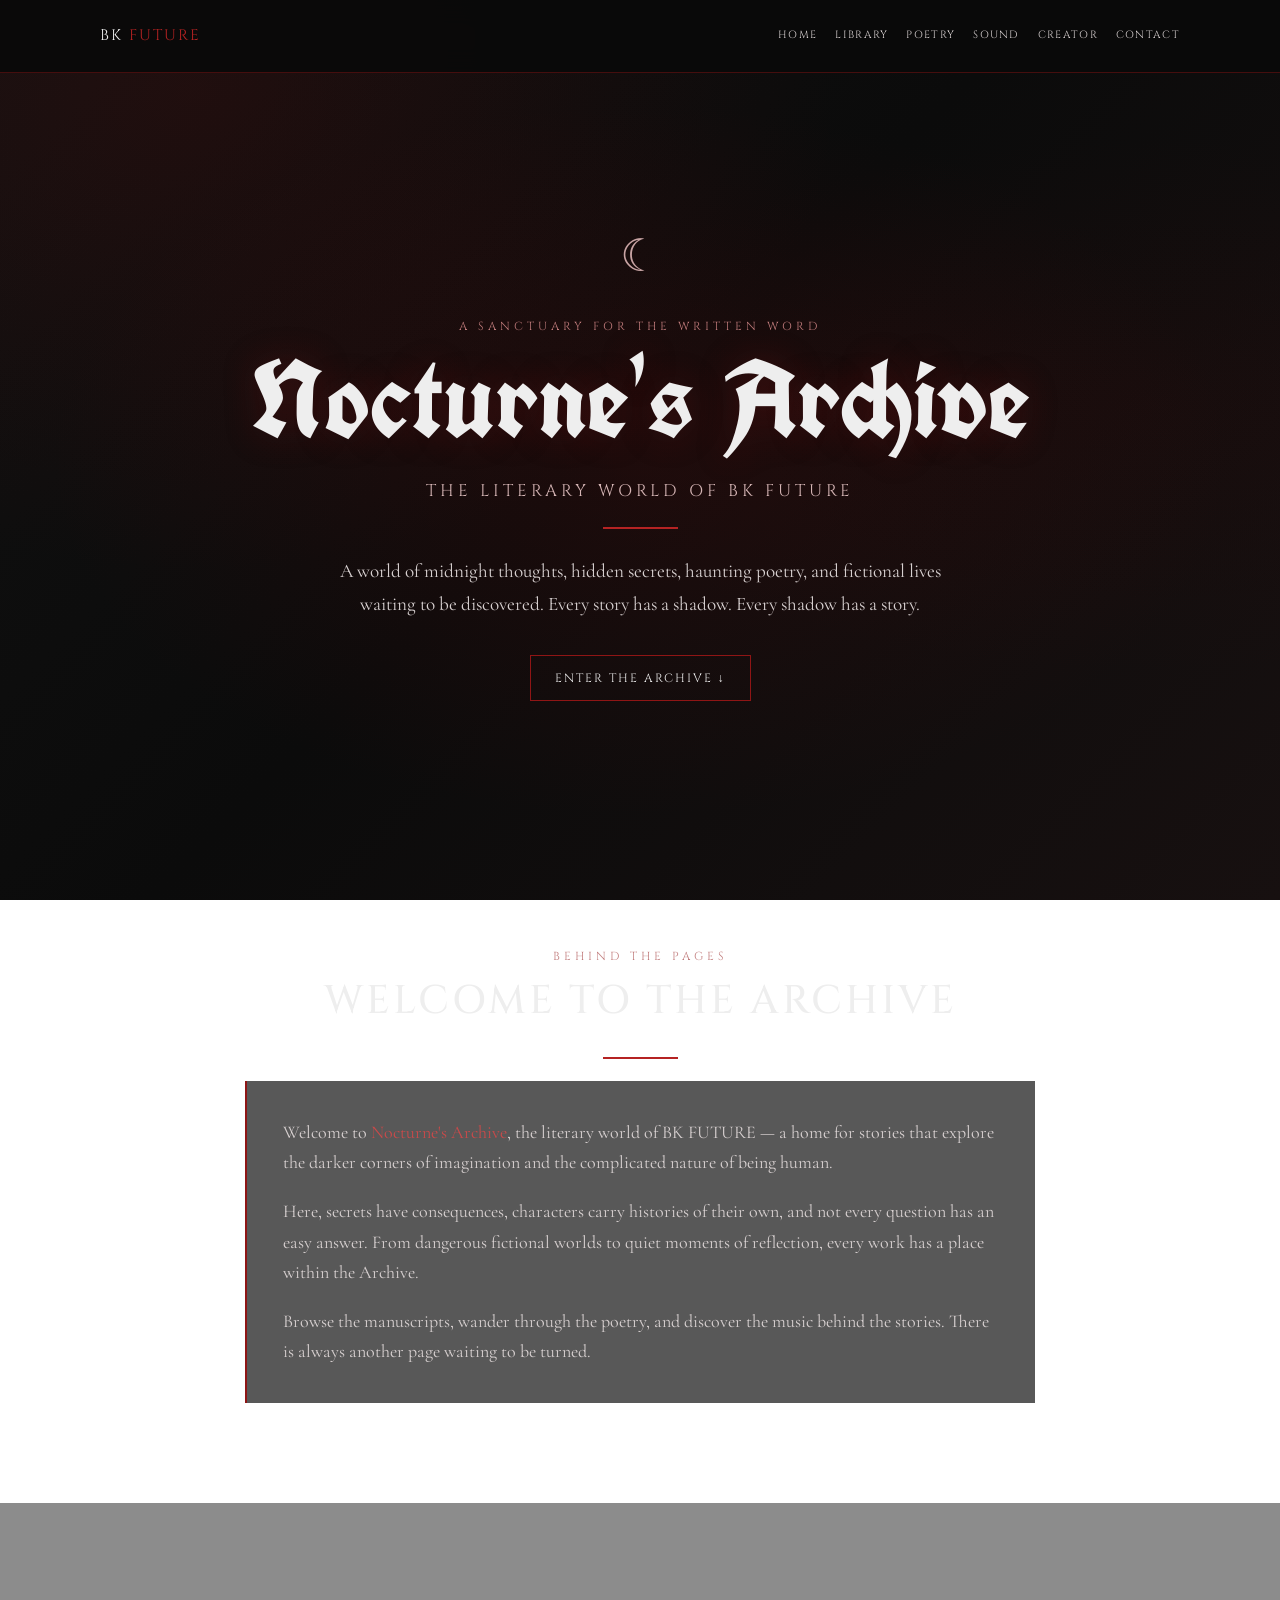
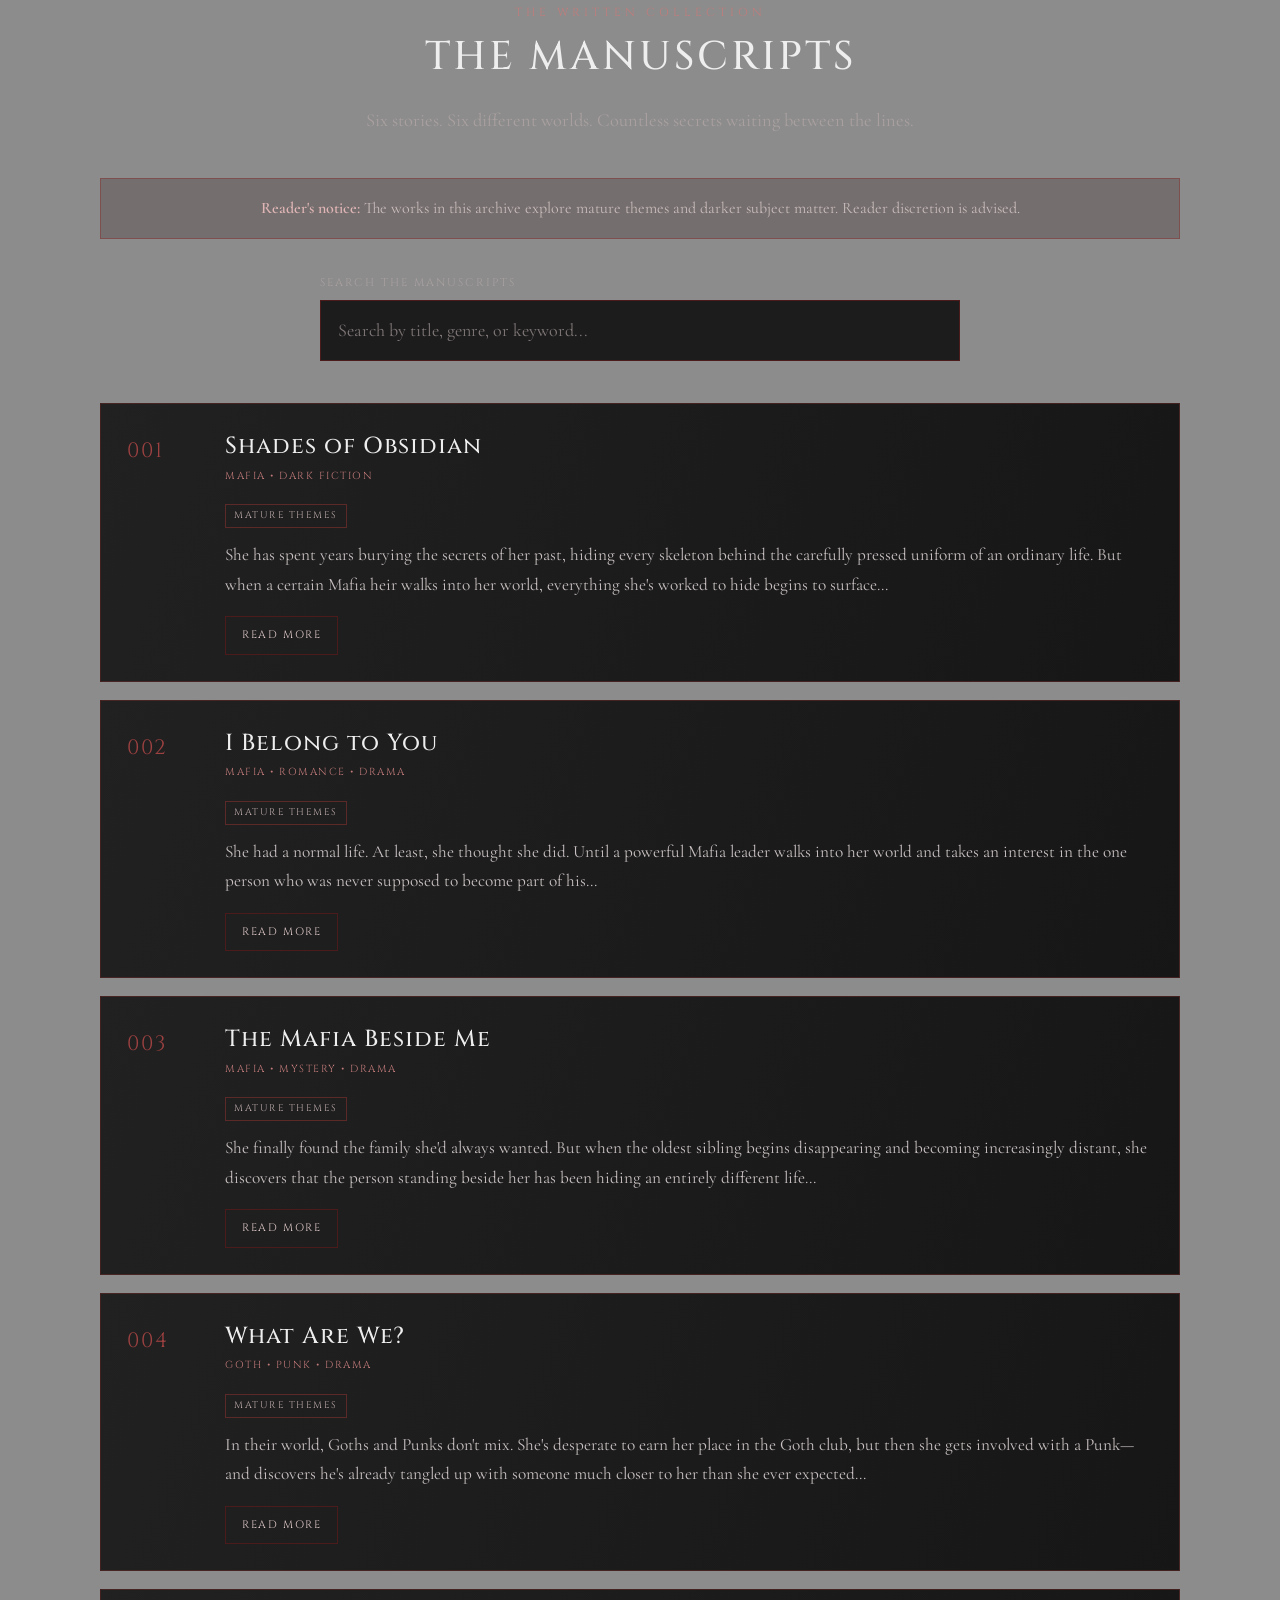
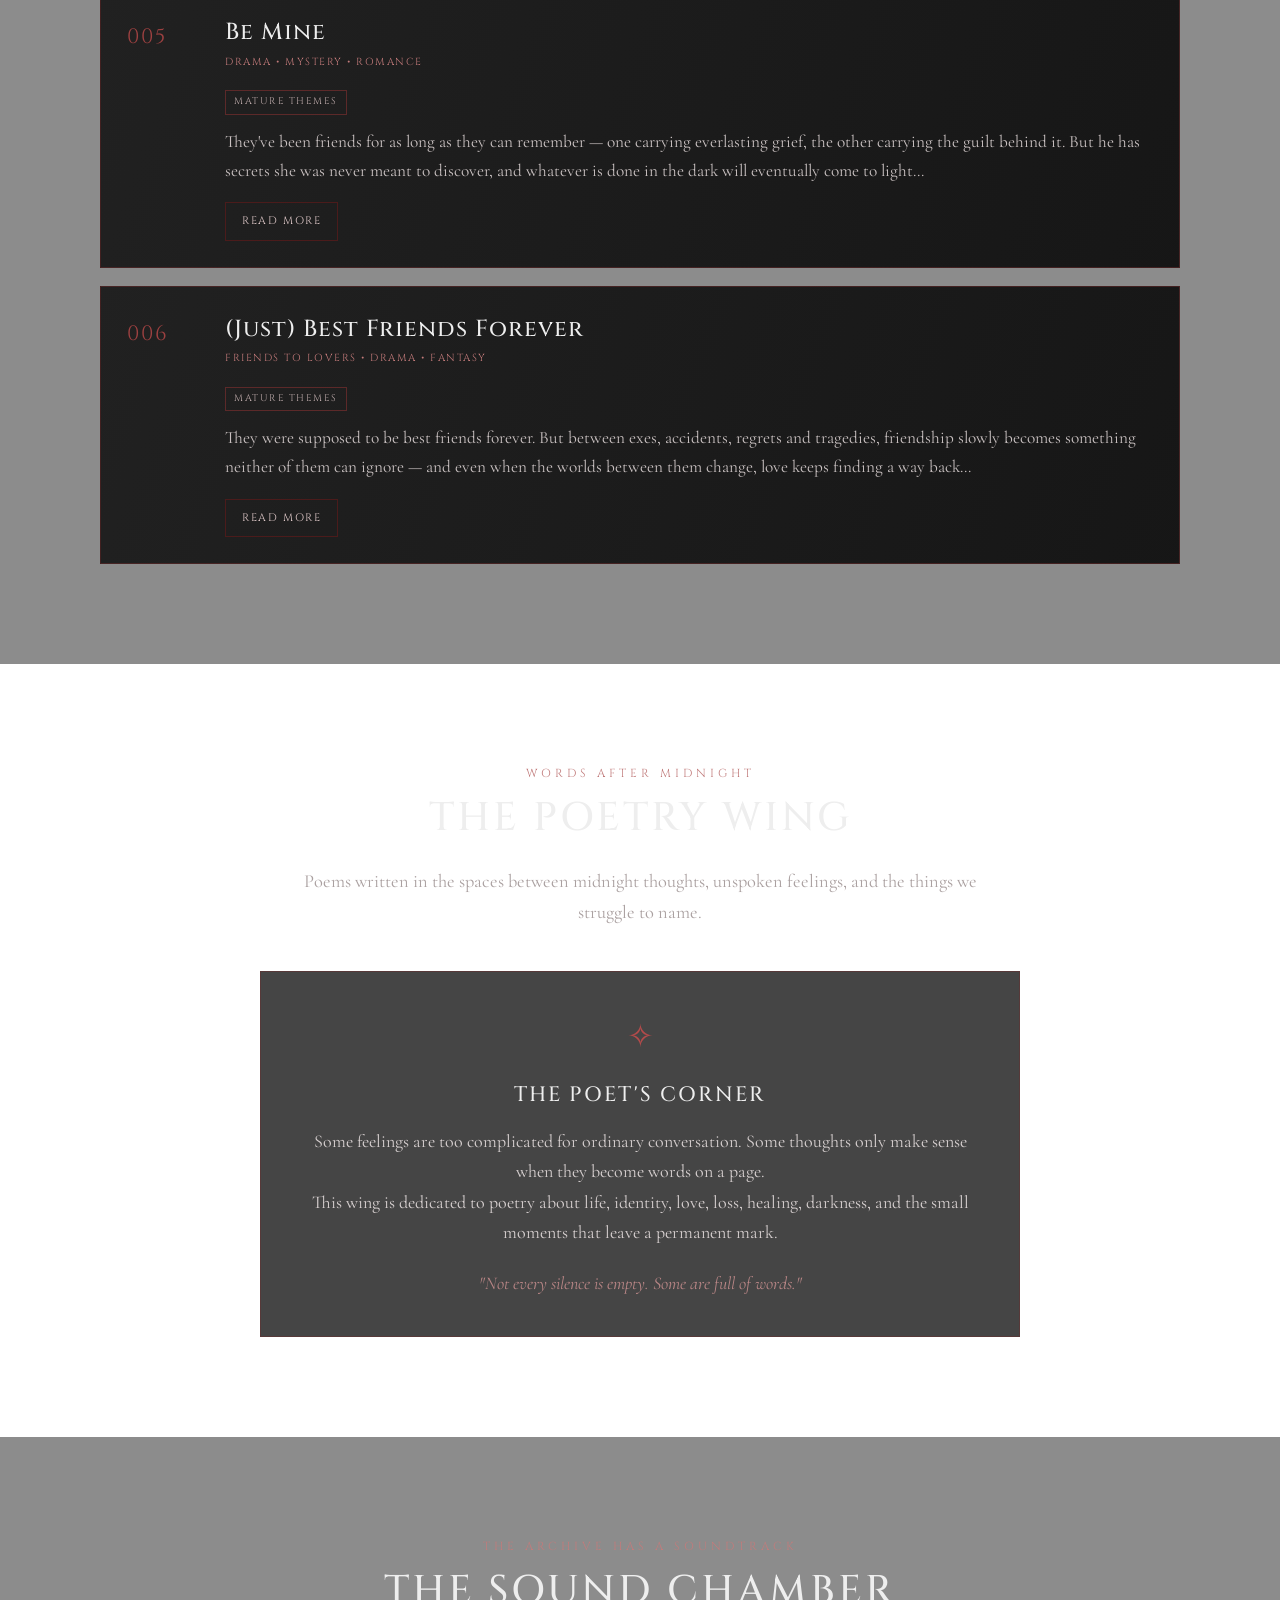
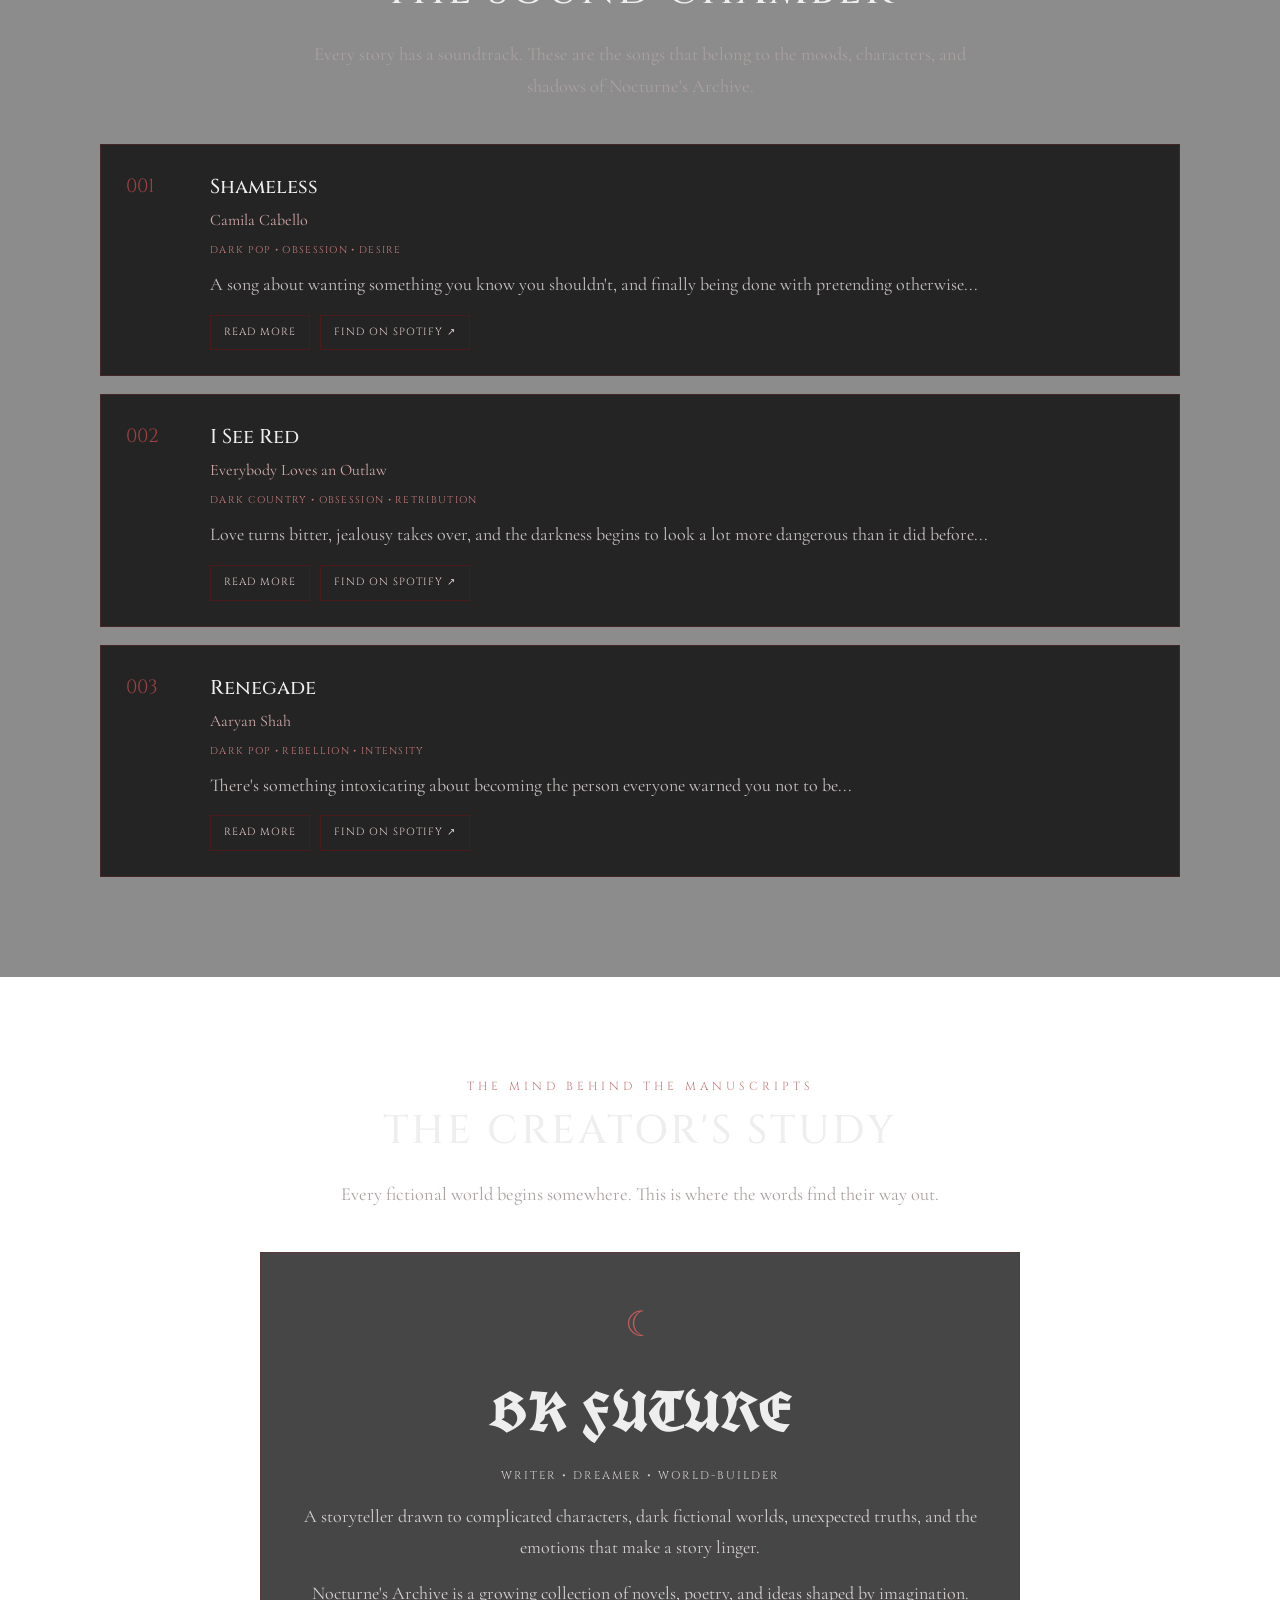
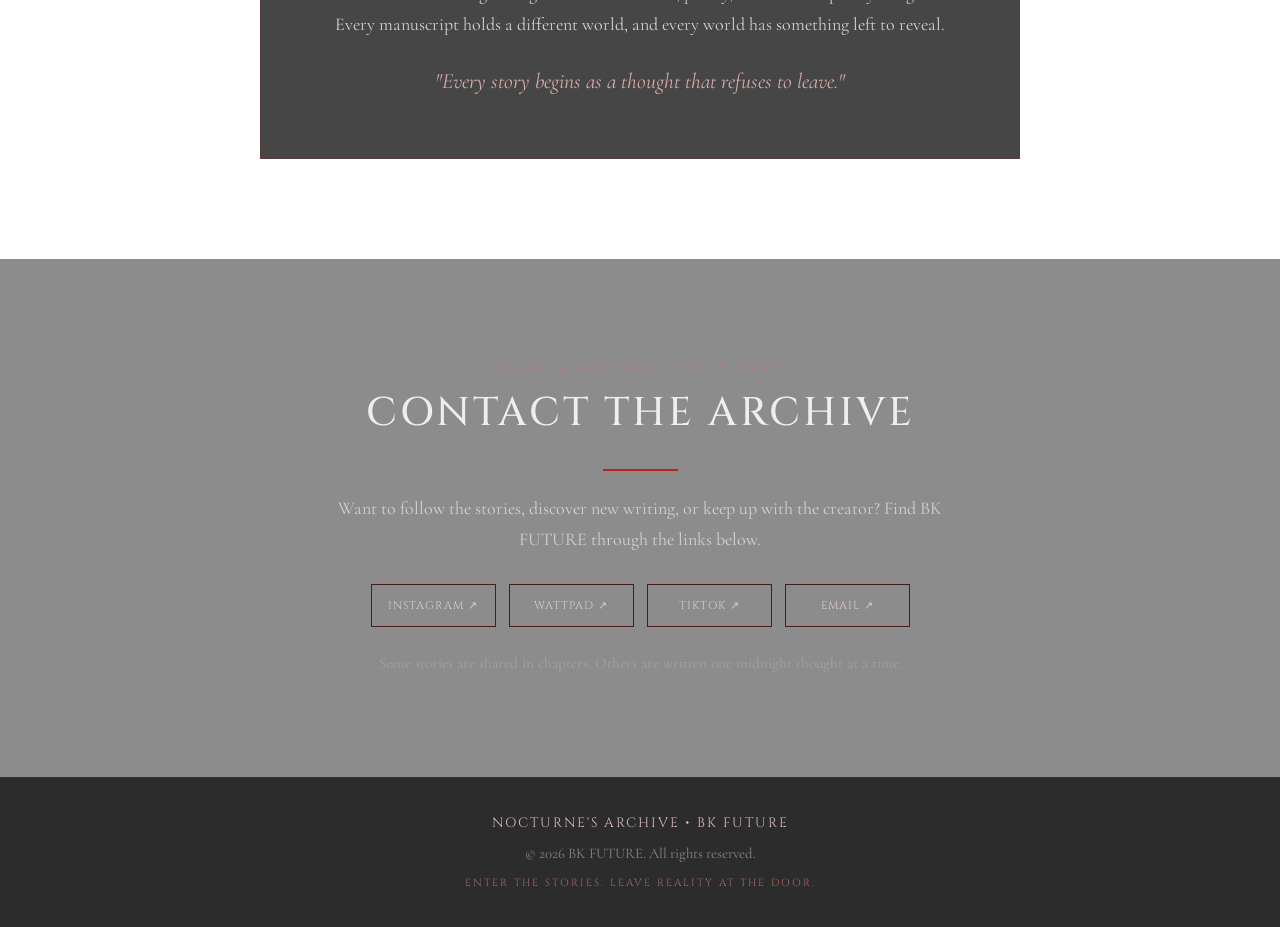
==== index.html @ 07c7c08f "Add files via upload" ====
<!DOCTYPE html>
<html lang="en">
<head>
    <meta charset="UTF-8">
    <meta name="viewport" content="width=device-width, initial-scale=1.0">

    <!-- Google Search Console verification -->
    <meta name="google-site-verification" content="Ft9DFhja6WU9derzeo0zV_FXVBEqnosRe3Z8cuwRCh0" />

    <!-- Website information -->
    <title>Nocturne's Archive | BK FUTURE</title>
    <meta name="description" content="Explore Nocturne’s Archive by BK FUTURE, featuring dark fiction, mafia stories, romance, poetry, and haunting tales where secrets, shadows, and imagination collide.">
    <meta name="author" content="BK FUTURE">
    <meta name="theme-color" content="#0b0b0b">

    <!-- Fonts -->
    <link rel="preconnect" href="https://fonts.googleapis.com">
    <link rel="preconnect" href="https://fonts.gstatic.com" crossorigin>
    <link href="https://fonts.googleapis.com/css2?family=Cinzel:wght@400;500;600;700&family=Cormorant+Garamond:wght@400;500;600;700&family=UnifrakturCook:wght@700&display=swap" rel="stylesheet">

    <style>
        :root {
            --black: #0b0b0b;
            --charcoal: #111111;
            --dark-section: #151515;
            --card: #1b1b1b;
            --card-hover: #202020;
            --red: #8f1515;
            --bright-red: #b52323;
            --deep-red: #4d0c0c;
            --white: #eeeeee;
            --soft-white: #d7d0d0;
            --muted: #aaa0a0;
            --border: #4b1b1b;
        }

        * {
            box-sizing: border-box;
            margin: 0;
            padding: 0;
        }

        html {
            scroll-behavior: smooth;
            scroll-padding-top: 85px;
        }

        body {
            background:
                radial-gradient(
                    ellipse at 15% 10%,
                    rgba(100, 10, 10, 0.20),
                    transparent 42%
                ),
                radial-gradient(
                    ellipse at 90% 45%,
                    rgba(75, 10, 10, 0.13),
                    transparent 38%
                ),
                linear-gradient(
                    135deg,
                    #111111 0%,
                    #0b0b0b 48%,
                    #171010 100%
                );
            background-attachment: fixed;
            color: var(--white);
            font-family: "Cormorant Garamond", serif;
            font-size: 18px;
            line-height: 1.7;
            overflow-x: hidden;
        }

        a {
            color: inherit;
            text-decoration: none;
        }

        button,
        input {
            font: inherit;
        }

        button,
        a {
            -webkit-tap-highlight-color: transparent;
        }

        button:focus-visible,
        a:focus-visible,
        input:focus-visible {
            outline: 2px solid var(--bright-red);
            outline-offset: 4px;
        }

        ::selection {
            background: var(--red);
            color: white;
        }

        .container {
            width: min(1080px, 90%);
            margin: 0 auto;
        }

        .section {
            padding: 100px 0;
            scroll-margin-top: 75px;
        }

        .section:nth-of-type(even) {
            background: rgba(15, 15, 15, 0.48);
        }

        .section-heading {
            margin-bottom: 14px;
            color: var(--white);
            font-family: "Cinzel", serif;
            font-size: clamp(1.65rem, 4vw, 2.5rem);
            font-weight: 500;
            letter-spacing: 3px;
            text-align: center;
            text-transform: uppercase;
        }

        .section-subtitle {
            max-width: 680px;
            margin: 0 auto 42px;
            color: var(--muted);
            font-size: 1.15rem;
            text-align: center;
        }

        .eyebrow {
            color: #c17c7c;
            font-family: "Cinzel", serif;
            font-size: 0.73rem;
            letter-spacing: 4px;
            text-align: center;
            text-transform: uppercase;
        }

        .red-line {
            width: 75px;
            height: 2px;
            margin: 22px auto;
            background: var(--bright-red);
        }

        .accent {
            color: #c94a4a;
        }

        /* Navigation */

        .navbar {
            position: sticky;
            z-index: 100;
            top: 0;
            border-bottom: 1px solid rgba(143, 21, 21, 0.45);
            background: rgba(10, 10, 10, 0.96);
            backdrop-filter: blur(12px);
        }

        .nav-inner {
            display: flex;
            min-height: 72px;
            align-items: center;
            justify-content: space-between;
            gap: 22px;
        }

        .brand {
            flex-shrink: 0;
            color: var(--white);
            font-family: "Cinzel", serif;
            font-size: 0.95rem;
            letter-spacing: 2px;
        }

        .brand span {
            color: var(--bright-red);
        }

        .nav-links {
            display: flex;
            flex-wrap: wrap;
            justify-content: flex-end;
            gap: 18px;
        }

        .nav-links a {
            color: var(--soft-white);
            font-family: "Cinzel", serif;
            font-size: 0.66rem;
            letter-spacing: 1.3px;
            transition: color 0.2s ease;
        }

        .nav-links a:hover {
            color: #e05a5a;
        }

        /* Hero */

        .hero {
            position: relative;
            display: flex;
            min-height: 86vh;
            align-items: center;
            justify-content: center;
            padding: 100px 20px;
            overflow: hidden;
            text-align: center;
        }

        .hero::before {
            position: absolute;
            inset: 0;
            background:
                radial-gradient(
                    ellipse at center,
                    rgba(100, 12, 12, 0.20),
                    transparent 65%
                );
            content: "";
            pointer-events: none;
        }

        .hero-content {
            position: relative;
            z-index: 1;
            max-width: 850px;
        }

        .moon {
            display: block;
            margin-bottom: 22px;
            color: #c9a4a4;
            font-size: 2.8rem;
        }

        .hero h1 {
            margin-bottom: 15px;
            font-family: "UnifrakturCook", cursive;
            font-size: clamp(3.3rem, 9vw, 6.8rem);
            font-weight: 700;
            line-height: 1.15;
            text-shadow: 0 0 35px rgba(143, 21, 21, 0.28);
        }

        .hero-subtitle {
            color: #d5b5b5;
            font-family: "Cinzel", serif;
            font-size: clamp(0.8rem, 2.5vw, 1.05rem);
            letter-spacing: 4px;
            text-transform: uppercase;
        }

        .hero-description {
            max-width: 610px;
            margin: 26px auto 34px;
            color: var(--soft-white);
            font-size: 1.2rem;
        }

        .outline-link {
            display: inline-block;
            padding: 12px 24px;
            border: 1px solid var(--red);
            color: var(--white);
            font-family: "Cinzel", serif;
            font-size: 0.75rem;
            letter-spacing: 2px;
            transition:
                background 0.25s ease,
                border-color 0.25s ease,
                transform 0.25s ease;
        }

        .outline-link:hover {
            transform: translateY(-2px);
            border-color: var(--bright-red);
            background: rgba(143, 21, 21, 0.18);
        }

        /* About */

        .about-box {
            max-width: 790px;
            margin: 0 auto;
            padding: 36px;
            border-left: 2px solid var(--red);
            background: rgba(24, 24, 24, 0.72);
        }

        .about-box p {
            margin-bottom: 18px;
            color: var(--soft-white);
        }

        .about-box p:last-child {
            margin-bottom: 0;
        }

        /* Archive / book list */

        .archive-notice {
            margin-bottom: 34px;
            padding: 16px 20px;
            border: 1px solid rgba(143, 21, 21, 0.35);
            background: rgba(40, 12, 12, 0.23);
            color: #c9bcbc;
            font-size: 1rem;
            text-align: center;
        }

        .archive-notice strong {
            color: #dfb5b5;
            font-weight: 600;
        }

        .search-wrap {
            max-width: 640px;
            margin: 0 auto 42px;
        }

        .search-wrap label {
            display: block;
            margin-bottom: 8px;
            color: var(--muted);
            font-family: "Cinzel", serif;
            font-size: 0.7rem;
            letter-spacing: 2px;
            text-transform: uppercase;
        }

        .search-input {
            width: 100%;
            padding: 14px 17px;
            border: 1px solid var(--border);
            border-radius: 0;
            background: rgba(22, 22, 22, 0.94);
            color: var(--white);
        }

        .search-input::placeholder {
            color: #817878;
        }

        .archive-list {
            display: flex;
            flex-direction: column;
            gap: 18px;
        }

        .archive-entry {
            display: grid;
            grid-template-columns: 74px minmax(0, 1fr);
            gap: 24px;
            padding: 26px;
            border: 1px solid rgba(110, 42, 42, 0.5);
            background: linear-gradient(
                110deg,
                rgba(29, 29, 29, 0.96),
                rgba(18, 18, 18, 0.96)
            );
            transition:
                border-color 0.25s ease,
                background 0.25s ease,
                transform 0.25s ease;
        }

        .archive-entry:hover {
            transform: translateY(-2px);
            border-color: #853131;
            background: var(--card-hover);
        }

        .archive-number {
            padding-top: 4px;
            color: #9d4141;
            font-family: "Cinzel", serif;
            font-size: 1.3rem;
            letter-spacing: 2px;
        }

        .archive-title {
            margin-bottom: 4px;
            color: var(--white);
            font-family: "Cinzel", serif;
            font-size: clamp(1.1rem, 3vw, 1.45rem);
            font-weight: 500;
            letter-spacing: 1px;
            line-height: 1.45;
        }

        .archive-genre {
            display: block;
            margin-bottom: 12px;
            color: #c47b7b;
            font-family: "Cinzel", serif;
            font-size: 0.64rem;
            letter-spacing: 1.5px;
        }

        .mature-tag {
            display: inline-block;
            margin-bottom: 12px;
            padding: 3px 8px;
            border: 1px solid #5c2929;
            color: #bdaaaa;
            font-family: "Cinzel", serif;
            font-size: 0.6rem;
            letter-spacing: 1.5px;
        }

        .archive-teaser {
            margin-bottom: 17px;
            color: #c9c1c1;
            font-size: 1.08rem;
            line-height: 1.7;
        }

        .read-more {
            padding: 9px 16px;
            border: 1px solid var(--border);
            background: transparent;
            color: #e1caca;
            cursor: pointer;
            font-family: "Cinzel", serif;
            font-size: 0.68rem;
            letter-spacing: 1.6px;
            transition: background 0.2s ease;
        }

        .read-more:hover {
            background: rgba(143, 21, 21, 0.25);
        }

        .no-results {
            padding: 28px;
            color: var(--muted);
            text-align: center;
        }

        /* Modals */

        .modal {
            position: fixed;
            z-index: 500;
            inset: 0;
            display: none;
            align-items: center;
            justify-content: center;
            padding: 22px;
            background: rgba(0, 0, 0, 0.86);
            backdrop-filter: blur(7px);
        }

        .modal.open {
            display: flex;
        }

        .modal-content {
            position: relative;
            width: min(700px, 100%);
            max-height: 85vh;
            padding: clamp(25px, 5vw, 44px);
            border: 1px solid #702626;
            background: #151313;
            box-shadow: 0 20px 80px rgba(0, 0, 0, 0.65);
            overflow-y: auto;
        }

        .modal-close {
            position: absolute;
            top: 10px;
            right: 17px;
            border: none;
            background: transparent;
            color: #d7a0a0;
            cursor: pointer;
            font-size: 2rem;
            line-height: 1;
        }

        .modal-number {
            margin-bottom: 8px;
            color: #bd6868;
            font-family: "Cinzel", serif;
            font-size: 0.7rem;
            letter-spacing: 3px;
        }

        .modal-content h3 {
            margin: 0 28px 12px 0;
            font-family: "Cinzel", serif;
            font-size: clamp(1.45rem, 4vw, 2rem);
            font-weight: 500;
            line-height: 1.35;
        }

        .modal-content .archive-genre {
            margin-bottom: 8px;
        }

        .modal-description {
            margin-top: 18px;
            color: #d5cccc;
            white-space: pre-line;
        }

        .modal-description p {
            margin-bottom: 16px;
        }

        .modal-description p:last-child {
            margin-bottom: 0;
        }

        /* Poetry */

        .poetry-panel {
            max-width: 760px;
            margin: 0 auto;
            padding: 38px;
            border: 1px solid rgba(110, 42, 42, 0.45);
            background: rgba(23, 23, 23, 0.8);
            text-align: center;
        }

        .poetry-symbol {
            margin-bottom: 14px;
            color: #b34b4b;
            font-size: 2rem;
        }

        .poetry-panel h3 {
            margin-bottom: 12px;
            font-family: "Cinzel", serif;
            font-size: 1.3rem;
            font-weight: 500;
            letter-spacing: 2px;
        }

        .poetry-panel p {
            color: var(--soft-white);
        }

        .poetry-note {
            margin-top: 20px;
            color: #b98686 !important;
            font-style: italic;
        }

        /* Sound Chamber */

        .song-list {
            display: flex;
            flex-direction: column;
            gap: 18px;
        }

        .song-entry {
            display: grid;
            grid-template-columns: 62px minmax(0, 1fr);
            gap: 22px;
            padding: 25px;
            border: 1px solid rgba(110, 42, 42, 0.45);
            background: rgba(25, 25, 25, 0.9);
        }

        .song-number {
            color: #9d4141;
            font-family: "Cinzel", serif;
            font-size: 1.2rem;
        }

        .song-entry h3 {
            margin-bottom: 3px;
            font-family: "Cinzel", serif;
            font-size: 1.25rem;
            font-weight: 500;
        }

        .song-artist {
            margin-bottom: 8px;
            color: #d4aaaa;
            font-size: 1rem;
        }

        .song-genre {
            margin-bottom: 10px;
            color: #c47b7b;
            font-family: "Cinzel", serif;
            font-size: 0.62rem;
            letter-spacing: 1.3px;
        }

        .song-teaser {
            margin-bottom: 15px;
            color: #c9c1c1;
        }

        .song-actions {
            display: flex;
            flex-wrap: wrap;
            gap: 10px;
        }

        .song-actions button,
        .song-actions a {
            display: inline-block;
            padding: 8px 13px;
            border: 1px solid var(--border);
            background: transparent;
            color: #e1caca;
            cursor: pointer;
            font-family: "Cinzel", serif;
            font-size: 0.65rem;
            letter-spacing: 1px;
        }

        .song-actions button:hover,
        .song-actions a:hover {
            background: rgba(143, 21, 21, 0.25);
        }

        /* Creator */

        .creator-card {
            max-width: 760px;
            margin: 0 auto;
            padding: 42px;
            border: 1px solid rgba(110, 42, 42, 0.45);
            background: rgba(24, 24, 24, 0.8);
            text-align: center;
        }

        .creator-mark {
            margin-bottom: 10px;
            color: #c05b5b;
            font-size: 2.2rem;
        }

        .creator-card h3 {
            margin-bottom: 6px;
            font-family: "UnifrakturCook", cursive;
            font-size: clamp(2.4rem, 6vw, 3.5rem);
        }

        .creator-role {
            margin-bottom: 25px;
            color: #c47b7b;
            font-family: "Cinzel", serif;
            font-size: 0.7rem;
            letter-spacing: 2px;
        }

        .creator-card p {
            margin-bottom: 16px;
            color: var(--soft-white);
        }

        .creator-quote {
            margin-top: 24px;
            color: #d9aaaa !important;
            font-size: 1.35rem;
            font-style: italic;
        }

        /* Contact */

        .contact-text {
            max-width: 650px;
            margin: 0 auto 30px;
            color: var(--soft-white);
            text-align: center;
        }

        .contact-links {
            display: flex;
            flex-wrap: wrap;
            justify-content: center;
            gap: 13px;
        }

        .contact-links a {
            min-width: 125px;
            padding: 11px 16px;
            border: 1px solid var(--border);
            color: #dfcaca;
            font-family: "Cinzel", serif;
            font-size: 0.7rem;
            letter-spacing: 1px;
            text-align: center;
            transition: background 0.2s ease;
        }

        .contact-links a:hover {
            background: rgba(143, 21, 21, 0.22);
        }

        .contact-note {
            margin-top: 24px;
            color: var(--muted);
            font-size: 0.95rem;
            text-align: center;
        }

        /* Footer */

        footer {
            padding: 34px 20px;
            border-top: 1px solid rgba(143, 21, 21, 0.4);
            background: rgba(8, 8, 8, 0.85);
            text-align: center;
        }

        .footer-brand {
            margin-bottom: 6px;
            color: #d8baba;
            font-family: "Cinzel", serif;
            font-size: 0.85rem;
            letter-spacing: 2px;
        }

        footer p {
            color: #8e8383;
            font-size: 0.92rem;
        }

        .footer-motto {
            margin-top: 9px;
            color: #ad6666;
            font-family: "Cinzel", serif;
            font-size: 0.65rem;
            letter-spacing: 2px;
        }

        /* Responsive layout */

        @media (max-width: 800px) {
            .nav-inner {
                flex-direction: column;
                justify-content: center;
                gap: 8px;
                padding: 12px 0;
            }

            .nav-links {
                justify-content: center;
                gap: 10px 15px;
            }

            .section {
                padding: 75px 0;
            }

            .hero {
                min-height: 76vh;
            }

            .archive-entry {
                grid-template-columns: 48px minmax(0, 1fr);
                gap: 15px;
                padding: 21px;
            }

            .song-entry {
                grid-template-columns: 42px minmax(0, 1fr);
                gap: 14px;
                padding: 20px;
            }
        }

        @media (max-width: 500px) {
            body {
                font-size: 17px;
            }

            .container {
                width: 91%;
            }

            .brand {
                font-size: 0.85rem;
            }

            .nav-links {
                gap: 7px 12px;
            }

            .nav-links a {
                font-size: 0.59rem;
                letter-spacing: 0.8px;
            }

            .hero {
                min-height: 70vh;
                padding: 75px 15px;
            }

            .hero-subtitle {
                letter-spacing: 2px;
            }

            .hero-description {
                font-size: 1.08rem;
            }

            .about-box,
            .poetry-panel,
            .creator-card {
                padding: 24px;
            }

            .archive-entry {
                grid-template-columns: 1fr;
                gap: 5px;
                padding: 21px;
            }

            .archive-number {
                font-size: 0.85rem;
            }

            .archive-title {
                font-size: 1.18rem;
            }

            .song-entry {
                grid-template-columns: 1fr;
                gap: 4px;
            }

            .song-number {
                font-size: 0.85rem;
            }

            .modal {
                padding: 12px;
            }

            .modal-content {
                max-height: 90vh;
                padding: 26px 22px;
            }

            .contact-links {
                gap: 9px;
            }

            .contact-links a {
                min-width: 42%;
            }
        }

        @media (prefers-reduced-motion: reduce) {
            html {
                scroll-behavior: auto;
            }

            *,
            *::before,
            *::after {
                transition-duration: 0.01ms !important;
                animation-duration: 0.01ms !important;
                animation-iteration-count: 1 !important;
            }
        }
    </style>
</head>

<body>

    <!-- Navigation -->
    <nav class="navbar" aria-label="Main navigation">
        <div class="container nav-inner">
            <a class="brand" href="#home">BK <span>FUTURE</span></a>

            <div class="nav-links">
                <a href="#home">HOME</a>
                <a href="#library">LIBRARY</a>
                <a href="#poetry">POETRY</a>
                <a href="#sound">SOUND</a>
                <a href="#creator">CREATOR</a>
                <a href="#contact">CONTACT</a>
            </div>
        </div>
    </nav>

    <main>
        <!-- Hero -->
        <header class="hero" id="home">
            <div class="hero-content">
                <span class="moon" aria-hidden="true">☾</span>
                <p class="eyebrow">A sanctuary for the written word</p>

                <h1>Nocturne's Archive</h1>

                <p class="hero-subtitle">The Literary World of BK FUTURE</p>

                <div class="red-line"></div>

                <p class="hero-description">
                    A world of midnight thoughts, hidden secrets, haunting
                    poetry, and fictional lives waiting to be discovered.
                    Every story has a shadow. Every shadow has a story.
                </p>

                <a class="outline-link" href="#library">
                    ENTER THE ARCHIVE ↓
                </a>
            </div>
        </header>

        <!-- About -->
        <section class="section" id="about">
            <div class="container">
                <p class="eyebrow">Behind the pages</p>
                <h2 class="section-heading">Welcome to the Archive</h2>
                <div class="red-line"></div>

                <div class="about-box">
                    <p>
                        Welcome to <span class="accent">Nocturne's Archive</span>,
                        the literary world of BK FUTURE — a home for stories
                        that explore the darker corners of imagination and
                        the complicated nature of being human.
                    </p>

                    <p>
                        Here, secrets have consequences, characters carry
                        histories of their own, and not every question has
                        an easy answer. From dangerous fictional worlds to
                        quiet moments of reflection, every work has a place
                        within the Archive.
                    </p>

                    <p>
                        Browse the manuscripts, wander through the poetry,
                        and discover the music behind the stories. There is
                        always another page waiting to be turned.
                    </p>
                </div>
            </div>
        </section>

        <!-- Library -->
        <section class="section" id="library">
            <div class="container">
                <p class="eyebrow">The written collection</p>
                <h2 class="section-heading">The Manuscripts</h2>
                <p class="section-subtitle">
                    Six stories. Six different worlds. Countless secrets
                    waiting between the lines.
                </p>

                <div class="archive-notice">
                    <strong>Reader's notice:</strong>
                    The works in this archive explore mature themes and
                    darker subject matter. Reader discretion is advised.
                </div>

                <div class="search-wrap">
                    <label for="bookSearch">Search the manuscripts</label>
                    <input
                        class="search-input"
                        id="bookSearch"
                        type="search"
                        placeholder="Search by title, genre, or keyword..."
                        autocomplete="off"
                        aria-label="Search books by title, genre, or keyword"
                    >
                </div>

                <div class="archive-list" id="archiveList">

                    <!-- Book 001 -->
                    <article
                        class="archive-entry"
                        data-title="Shades of Obsidian"
                        data-genre="mafia dark fiction secrets heir"
                    >
                        <div class="archive-number">001</div>
                        <div>
                            <h3 class="archive-title">Shades of Obsidian</h3>
                            <span class="archive-genre">MAFIA • DARK FICTION</span>
                            <span class="mature-tag">MATURE THEMES</span>

                            <p class="archive-teaser">
                                She has spent years burying the secrets of
                                her past, hiding every skeleton behind the
                                carefully pressed uniform of an ordinary
                                life. But when a certain Mafia heir walks
                                into her world, everything she's worked to
                                hide begins to surface...
                            </p>

                            <button class="read-more" onclick="openModal('modal1')">
                                READ MORE
                            </button>
                        </div>
                    </article>

                    <!-- Book 002 -->
                    <article
                        class="archive-entry"
                        data-title="I Belong to You"
                        data-genre="mafia romance drama powerful leader secrets"
                    >
                        <div class="archive-number">002</div>
                        <div>
                            <h3 class="archive-title">I Belong to You</h3>
                            <span class="archive-genre">MAFIA • ROMANCE • DRAMA</span>
                            <span class="mature-tag">MATURE THEMES</span>

                            <p class="archive-teaser">
                                She had a normal life. At least, she thought
                                she did. Until a powerful Mafia leader walks
                                into her world and takes an interest in the
                                one person who was never supposed to become
                                part of his...
                            </p>

                            <button class="read-more" onclick="openModal('modal2')">
                                READ MORE
                            </button>
                        </div>
                    </article>

                    <!-- Book 003 -->
                    <article
                        class="archive-entry"
                        data-title="The Mafia Beside Me"
                        data-genre="mafia mystery drama family foster care secrets"
                    >
                        <div class="archive-number">003</div>
                        <div>
                            <h3 class="archive-title">The Mafia Beside Me</h3>
                            <span class="archive-genre">MAFIA • MYSTERY • DRAMA</span>
                            <span class="mature-tag">MATURE THEMES</span>

                            <p class="archive-teaser">
                                She finally found the family she'd always
                                wanted. But when the oldest sibling begins
                                disappearing and becoming increasingly
                                distant, she discovers that the person
                                standing beside her has been hiding an
                                entirely different life...
                            </p>

                            <button class="read-more" onclick="openModal('modal3')">
                                READ MORE
                            </button>
                        </div>
                    </article>

                    <!-- Book 004 -->
                    <article
                        class="archive-entry"
                        data-title="What Are We?"
                        data-genre="goth punk drama friendship jealousy secrets"
                    >
                        <div class="archive-number">004</div>
                        <div>
                            <h3 class="archive-title">What Are We?</h3>
                            <span class="archive-genre">GOTH • PUNK • DRAMA</span>
                            <span class="mature-tag">MATURE THEMES</span>

                            <p class="archive-teaser">
                                In their world, Goths and Punks don't mix.
                                She's desperate to earn her place in the
                                Goth club, but then she gets involved with
                                a Punk—and discovers he's already tangled
                                up with someone much closer to her than she
                                ever expected...
                            </p>

                            <button class="read-more" onclick="openModal('modal4')">
                                READ MORE
                            </button>
                        </div>
                    </article>

                    <!-- Book 005 -->
                    <article
                        class="archive-entry"
                        data-title="Be Mine"
                        data-genre="drama mystery romance friendship grief guilt secrets"
                    >
                        <div class="archive-number">005</div>
                        <div>
                            <h3 class="archive-title">Be Mine</h3>
                            <span class="archive-genre">DRAMA • MYSTERY • ROMANCE</span>
                            <span class="mature-tag">MATURE THEMES</span>

                            <p class="archive-teaser">
                                They've been friends for as long as they can
                                remember — one carrying everlasting grief,
                                the other carrying the guilt behind it. But
                                he has secrets she was never meant to
                                discover, and whatever is done in the dark
                                will eventually come to light...
                            </p>

                            <button class="read-more" onclick="openModal('modal5')">
                                READ MORE
                            </button>
                        </div>
                    </article>

                    <!-- Book 006 -->
                    <article
                        class="archive-entry"
                        data-title="(Just) Best Friends Forever"
                        data-genre="friends to lovers drama fantasy accidents tragedy regrets"
                    >
                        <div class="archive-number">006</div>
                        <div>
                            <h3 class="archive-title">(Just) Best Friends Forever</h3>
                            <span class="archive-genre">
                                FRIENDS TO LOVERS • DRAMA • FANTASY
                            </span>
                            <span class="mature-tag">MATURE THEMES</span>

                            <p class="archive-teaser">
                                They were supposed to be best friends forever.
                                But between exes, accidents, regrets and
                                tragedies, friendship slowly becomes
                                something neither of them can ignore — and
                                even when the worlds between them change,
                                love keeps finding a way back...
                            </p>

                            <button class="read-more" onclick="openModal('modal6')">
                                READ MORE
                            </button>
                        </div>
                    </article>

                </div>

                <p class="no-results" id="noResults" hidden>
                    No stories were found in the archive.
                </p>
            </div>
        </section>

        <!-- Book Modals -->
        <div class="modal" id="modal1" role="dialog" aria-modal="true"
             aria-labelledby="modalTitle1" onclick="closeOnBackdrop(event, 'modal1')">
            <div class="modal-content">
                <button class="modal-close" onclick="closeModal('modal1')"
                        aria-label="Close description">&times;</button>
                <p class="modal-number">MANUSCRIPT 001</p>
                <h3 id="modalTitle1">Shades of Obsidian</h3>
                <span class="archive-genre">MAFIA • DARK FICTION</span>
                <span class="mature-tag">MATURE THEMES</span>

                <div class="modal-description">
                    <p>She has spent years trying to bury the secrets that came with her past, hiding every skeleton behind the carefully pressed uniform of an ordinary life.</p>

                    <p>For a while, it works.</p>

                    <p>Until a certain Mafia heir walks into her world.</p>

                    <p>What begins as an unexpected intrusion threatens to unravel the life she's worked so hard to construct, forcing old secrets back into the light and bringing her dangerously close to a world she thought she'd left behind.</p>

                    <p>Because some secrets refuse to stay buried.</p>

                    <p>And some people have a way of finding exactly what you're trying to hide.</p>
                </div>
            </div>
        </div>

        <div class="modal" id="modal2" role="dialog" aria-modal="true"
             aria-labelledby="modalTitle2" onclick="closeOnBackdrop(event, 'modal2')">
            <div class="modal-content">
                <button class="modal-close" onclick="closeModal('modal2')"
                        aria-label="Close description">&times;</button>
                <p class="modal-number">MANUSCRIPT 002</p>
                <h3 id="modalTitle2">I Belong to You</h3>
                <span class="archive-genre">MAFIA • ROMANCE • DRAMA</span>
                <span class="mature-tag">MATURE THEMES</span>

                <div class="modal-description">
                    <p>She had a normal life. At least, she thought she did.</p>

                    <p>Unlike her cousin, whose life had already become entangled with a dangerous world, she had managed to remain far from it—living quietly, loving quietly, and believing that her future belonged entirely to her.</p>

                    <p>Until a Mafia leader walks into her life.</p>

                    <p>Powerful. Ruthless. Untouchable. And far too interested in her.</p>

                    <p>He belongs to a world she was never meant to enter, while she is the last person he should ever want. Yet somehow, their paths become impossible to separate.</p>

                    <p>Because when a man accustomed to possessing everything decides that she belongs to him, walking away may no longer be an option.</p>
                </div>
            </div>
        </div>

        <div class="modal" id="modal3" role="dialog" aria-modal="true"
             aria-labelledby="modalTitle3" onclick="closeOnBackdrop(event, 'modal3')">
            <div class="modal-content">
                <button class="modal-close" onclick="closeModal('modal3')"
                        aria-label="Close description">&times;</button>
                <p class="modal-number">MANUSCRIPT 003</p>
                <h3 id="modalTitle3">The Mafia Beside Me</h3>
                <span class="archive-genre">MAFIA • MYSTERY • DRAMA</span>
                <span class="mature-tag">MATURE THEMES</span>

                <div class="modal-description">
                    <p>She was the girl who found a family when she needed one most.</p>

                    <p>Welcomed into the home of three siblings after growing up in foster care, she slowly became part of something she had never truly believed she could have—a family.</p>

                    <p>The youngest becomes her responsibility.</p>

                    <p>The oldest becomes something far more complicated.</p>

                    <p>A brother. A best friend. A secret she refuses to name.</p>

                    <p>But lately, the oldest has become increasingly distant. Always busy. Always somewhere else. Always unavailable whenever she needs him most.</p>

                    <p>She tells herself there is a reasonable explanation.</p>

                    <p>There isn't.</p>

                    <p>When she finally discovers where he's been—and what he's been involved in—the truth is far darker than anything she could have imagined.</p>

                    <p>And suddenly, the person she thought was simply standing beside her... has been living an entirely different life.</p>
                </div>
            </div>
        </div>

        <div class="modal" id="modal4" role="dialog" aria-modal="true"
             aria-labelledby="modalTitle4" onclick="closeOnBackdrop(event, 'modal4')">
            <div class="modal-content">
                <button class="modal-close" onclick="closeModal('modal4')"
                        aria-label="Close description">&times;</button>
                <p class="modal-number">MANUSCRIPT 004</p>
                <h3 id="modalTitle4">What Are We?</h3>
                <span class="archive-genre">GOTH • PUNK • DRAMA</span>
                <span class="mature-tag">MATURE THEMES</span>

                <div class="modal-description">
                    <p>In their world, Goths and Punks don't mix.</p>

                    <p>The rules are simple. The lines are drawn. And if you're a Goth, you stay with the Goths.</p>

                    <p>She has spent years trying to earn her place among them. As a Raven chick, she's considered too inexperienced to be part of the inner circle—a position that comes with respect, belonging, and a voice within the Goth community. But she's determined to prove that she's more than the label they've given her.</p>

                    <p>Getting accepted into the Goth club would mean finally being seen as one of them.</p>

                    <p>So she's willing to do whatever it takes.</p>

                    <p>Then she meets him.</p>

                    <p>A Punk. The one person she knows she shouldn't be drawn to.</p>

                    <p>What begins as a complicated relationship quickly becomes something neither of them can neatly define. Because the more she tries to figure out what they are, the more complicated everything becomes.</p>

                    <p>Especially when she discovers that he's already tangled up with someone else.</p>

                    <p>Someone she knows.</p>

                    <p>Her best friend.</p>

                    <p>A Goth just like her.</p>

                    <p>In a world where choosing sides matters, falling for the wrong person could cost her the very acceptance she's spent years chasing.</p>

                    <p>So what are they?</p>

                    <p>Friends? A mistake? Something more?</p>

                    <p>Or just another secret waiting to tear the whole circle apart?</p>
                </div>
            </div>
        </div>

        <div class="modal" id="modal5" role="dialog" aria-modal="true"
             aria-labelledby="modalTitle5" onclick="closeOnBackdrop(event, 'modal5')">
            <div class="modal-content">
                <button class="modal-close" onclick="closeModal('modal5')"
                        aria-label="Close description">&times;</button>
                <p class="modal-number">MANUSCRIPT 005</p>
                <h3 id="modalTitle5">Be Mine</h3>
                <span class="archive-genre">DRAMA • MYSTERY • ROMANCE</span>
                <span class="mature-tag">MATURE THEMES</span>

                <div class="modal-description">
                    <p>They've been friends for as long as either of them can remember.</p>

                    <p>Two people who grew up side by side, carrying completely different kinds of pain.</p>

                    <p>She lives with an everlasting grief she has never quite learned how to put down.</p>

                    <p>He lives with the guilt of knowing he is somehow connected to it.</p>

                    <p>She has hopes for the future. A life she still wants to build despite everything she's lost.</p>

                    <p>He has secrets.</p>

                    <p>Secrets buried deep enough that he convinces himself they can stay there forever. Secrets she was never supposed to discover.</p>

                    <p>But secrets have a way of surfacing.</p>

                    <p>And whatever is done in the dark will eventually come into the light.</p>

                    <p>As the years of friendship begin to collide with feelings neither of them can ignore, the line between what they know about each other and what they've been hiding becomes dangerously thin.</p>

                    <p>Then one secret changes everything.</p>

                    <p>With every revelation comes another question. Every answer opens another wound. And the closer they get to the truth, the more they risk destroying the very bond that has kept them together for years.</p>

                    <p>Because sometimes the person who knows you best is also the person who has the most to hide.</p>

                    <p>And when the darkness finally comes to light...</p>

                    <p>will there be anything left to hold onto?</p>

                    <p><strong>Be Mine.</strong></p>
                </div>
            </div>
        </div>

        <div class="modal" id="modal6" role="dialog" aria-modal="true"
             aria-labelledby="modalTitle6" onclick="closeOnBackdrop(event, 'modal6')">
            <div class="modal-content">
                <button class="modal-close" onclick="closeModal('modal6')"
                        aria-label="Close description">&times;</button>
                <p class="modal-number">MANUSCRIPT 006</p>
                <h3 id="modalTitle6">(Just) Best Friends Forever</h3>
                <span class="archive-genre">FRIENDS TO LOVERS • DRAMA • FANTASY</span>
                <span class="mature-tag">MATURE THEMES</span>

                <div class="modal-description">
                    <p>They were supposed to be best friends forever.</p>

                    <p>Nothing more.</p>

                    <p>At least, that's what they told themselves.</p>

                    <p>They grew up together, shared everything, and somehow always found their way back to each other—even when life gave them every reason not to.</p>

                    <p>But forever has never been as simple as it sounds.</p>

                    <p>There are exes who refuse to stay in the past, accidents that change everything, regrets that cannot be undone, and tragedies that leave scars neither of them knows how to carry.</p>

                    <p>Somewhere along the way, friendship becomes something neither of them can name without risking everything they've built.</p>

                    <p>And just when they think they've finally figured out where they stand, life pulls the ground from beneath them again.</p>

                    <p>Because sometimes love arrives too early.</p>

                    <p>Sometimes it arrives too late.</p>

                    <p>And sometimes, no matter how many times the world tries to separate two people, they keep finding their way back to one another.</p>

                    <p>Across distance.</p>

                    <p>Across time.</p>

                    <p>Across worlds.</p>

                    <p>Because some connections were never meant to end.</p>

                    <p>And maybe being best friends forever was never supposed to mean they would remain just friends.</p>
                </div>
            </div>
        </div>

        <!-- Poetry Wing -->
        <section class="section" id="poetry">
            <div class="container">
                <p class="eyebrow">Words after midnight</p>
                <h2 class="section-heading">The Poetry Wing</h2>
                <p class="section-subtitle">
                    Poems written in the spaces between midnight thoughts,
                    unspoken feelings, and the things we struggle to name.
                </p>

                <div class="poetry-panel">
                    <div class="poetry-symbol" aria-hidden="true">✧</div>
                    <h3>THE POET'S CORNER</h3>

                    <p>
                        Some feelings are too complicated for ordinary
                        conversation. Some thoughts only make sense when
                        they become words on a page.
                    </p>

                    <p>
                        This wing is dedicated to poetry about life,
                        identity, love, loss, healing, darkness, and the
                        small moments that leave a permanent mark.
                    </p>

                    <p class="poetry-note">
                        "Not every silence is empty. Some are full of words."
                    </p>

                    <!-- Add individual poems here when you're ready. -->
                </div>
            </div>
        </section>

        <!-- Sound Chamber -->
        <section class="section" id="sound">
            <div class="container">
                <p class="eyebrow">The archive has a soundtrack</p>
                <h2 class="section-heading">The Sound Chamber</h2>
                <p class="section-subtitle">
                    Every story has a soundtrack. These are the songs
                    that belong to the moods, characters, and shadows
                    of Nocturne's Archive.
                </p>

                <div class="song-list">

                    <!-- Song 001 -->
                    <article class="song-entry">
                        <div class="song-number">001</div>
                        <div>
                            <h3>Shameless</h3>
                            <p class="song-artist">Camila Cabello</p>
                            <p class="song-genre">DARK POP • OBSESSION • DESIRE</p>

                            <p class="song-teaser">
                                A song about wanting something you know you
                                shouldn't, and finally being done with
                                pretending otherwise...
                            </p>

                            <div class="song-actions">
                                <button onclick="openModal('songModal1')">
                                    READ MORE
                                </button>
                                <a href="https://open.spotify.com/search/Shameless%20Camila%20Cabello"
                                   target="_blank" rel="noopener noreferrer">
                                    FIND ON SPOTIFY ↗
                                </a>
                            </div>
                        </div>
                    </article>

                    <!-- Song 002 -->
                    <article class="song-entry">
                        <div class="song-number">002</div>
                        <div>
                            <h3>I See Red</h3>
                            <p class="song-artist">Everybody Loves an Outlaw</p>
                            <p class="song-genre">DARK COUNTRY • OBSESSION • RETRIBUTION</p>

                            <p class="song-teaser">
                                Love turns bitter, jealousy takes over, and
                                the darkness begins to look a lot more
                                dangerous than it did before...
                            </p>

                            <div class="song-actions">
                                <button onclick="openModal('songModal2')">
                                    READ MORE
                                </button>
                                <a href="https://open.spotify.com/search/I%20See%20Red%20Everybody%20Loves%20an%20Outlaw"
                                   target="_blank" rel="noopener noreferrer">
                                    FIND ON SPOTIFY ↗
                                </a>
                            </div>
                        </div>
                    </article>

                    <!-- Song 003 -->
                    <article class="song-entry">
                        <div class="song-number">003</div>
                        <div>
                            <h3>Renegade</h3>
                            <p class="song-artist">Aaryan Shah</p>
                            <p class="song-genre">DARK POP • REBELLION • INTENSITY</p>

                            <p class="song-teaser">
                                There's something intoxicating about
                                becoming the person everyone warned you
                                not to be...
                            </p>

                            <div class="song-actions">
                                <button onclick="openModal('songModal3')">
                                    READ MORE
                                </button>
                                <a href="https://open.spotify.com/search/Renegade%20Aaryan%20Shah"
                                   target="_blank" rel="noopener noreferrer">
                                    FIND ON SPOTIFY ↗
                                </a>
                            </div>
                        </div>
                    </article>

                </div>
            </div>
        </section>

        <!-- Song Modals -->
        <div class="modal" id="songModal1" role="dialog" aria-modal="true"
             aria-labelledby="songTitle1" onclick="closeOnBackdrop(event, 'songModal1')">
            <div class="modal-content">
                <button class="modal-close" onclick="closeModal('songModal1')"
                        aria-label="Close description">&times;</button>
                <p class="modal-number">SOUNDTRACK 001</p>
                <h3 id="songTitle1">Shameless</h3>
                <p class="song-artist">Camila Cabello</p>
                <p class="song-genre">DARK POP • OBSESSION • DESIRE</p>

                <div class="modal-description">
                    <p>There is a certain kind of desire that becomes impossible to hide.</p>

                    <p>Shameless belongs to that moment—the point where restraint starts to crumble and pretending not to care becomes more exhausting than admitting that you do.</p>

                    <p>It carries the feeling of wanting something with your entire being, even when the consequences are complicated.</p>

                    <p>A song for secret glances, dangerous honesty, midnight thoughts, and the moment when someone finally stops pretending they don't want what they want.</p>

                    <p>Some feelings don't knock.</p>

                    <p>They simply walk through the door.</p>
                </div>
            </div>
        </div>

        <div class="modal" id="songModal2" role="dialog" aria-modal="true"
             aria-labelledby="songTitle2" onclick="closeOnBackdrop(event, 'songModal2')">
            <div class="modal-content">
                <button class="modal-close" onclick="closeModal('songModal2')"
                        aria-label="Close description">&times;</button>
                <p class="modal-number">SOUNDTRACK 002</p>
                <h3 id="songTitle2">I See Red</h3>
                <p class="song-artist">Everybody Loves an Outlaw</p>
                <p class="song-genre">DARK COUNTRY • OBSESSION • RETRIBUTION</p>

                <div class="modal-description">
                    <p>Not every love story stays soft.</p>

                    <p>I See Red lives in the darker territory where affection, jealousy and anger begin to blur together.</p>

                    <p>It feels like the soundtrack to a character standing on the edge of losing control—not because they stopped caring, but because their emotions have become impossible to ignore.</p>

                    <p>The atmosphere is raw, possessive and unsettling.</p>

                    <p>It belongs to the side of Nocturne's Archive where love isn't always beautiful, and emotions don't always arrive quietly.</p>

                    <p>Sometimes the heart doesn't break.</p>

                    <p>Sometimes it burns.</p>
                </div>
            </div>
        </div>

        <div class="modal" id="songModal3" role="dialog" aria-modal="true"
             aria-labelledby="songTitle3" onclick="closeOnBackdrop(event, 'songModal3')">
            <div class="modal-content">
                <button class="modal-close" onclick="closeModal('songModal3')"
                        aria-label="Close description">&times;</button>
                <p class="modal-number">SOUNDTRACK 003</p>
                <h3 id="songTitle3">Renegade</h3>
                <p class="song-artist">Aaryan Shah</p>
                <p class="song-genre">DARK POP • REBELLION • INTENSITY</p>

                <div class="modal-description">
                    <p>Renegade feels like stepping outside the lines and refusing to apologise for what you find there.</p>

                    <p>There is darkness in it, but also freedom—the feeling of becoming someone unpredictable, untouchable and impossible to fit neatly into the expectations of everyone around you.</p>

                    <p>It belongs to characters who don't necessarily want to be saved.</p>

                    <p>Characters who walk toward the forbidden door simply because someone told them not to open it.</p>

                    <p>A soundtrack for rebellion, temptation, dangerous confidence, and the beautiful chaos of becoming your own kind of villain.</p>
                </div>
            </div>
        </div>

        <!-- Creator's Study -->
        <section class="section" id="creator">
            <div class="container">
                <p class="eyebrow">The mind behind the manuscripts</p>
                <h2 class="section-heading">The Creator's Study</h2>
                <p class="section-subtitle">
                    Every fictional world begins somewhere.
                    This is where the words find their way out.
                </p>

                <div class="creator-card">
                    <div class="creator-mark" aria-hidden="true">☾</div>

                    <h3>BK FUTURE</h3>

                    <p class="creator-role">
                        WRITER • DREAMER • WORLD-BUILDER
                    </p>

                    <p>
                        A storyteller drawn to complicated characters,
                        dark fictional worlds, unexpected truths, and
                        the emotions that make a story linger.
                    </p>

                    <p>
                        Nocturne's Archive is a growing collection of
                        novels, poetry, and ideas shaped by imagination.
                        Every manuscript holds a different world, and
                        every world has something left to reveal.
                    </p>

                    <p class="creator-quote">
                        "Every story begins as a thought that refuses to leave."
                    </p>
                </div>
            </div>
        </section>

        <!-- Contact -->
        <section class="section" id="contact">
            <div class="container">
                <p class="eyebrow">Leave a message in the dark</p>
                <h2 class="section-heading">Contact the Archive</h2>

                <div class="red-line"></div>

                <p class="contact-text">
                    Want to follow the stories, discover new writing,
                    or keep up with the creator? Find BK FUTURE through
                    the links below.
                </p>

                <div class="contact-links">
                    <!-- Replace these example links with your real profiles. -->
                    <a href="https://www.instagram.com/"
                       target="_blank" rel="noopener noreferrer">
                        INSTAGRAM ↗
                    </a>

                    <a href="https://www.wattpad.com/"
                       target="_blank" rel="noopener noreferrer">
                        WATTPAD ↗
                    </a>

                    <a href="https://www.tiktok.com/"
                       target="_blank" rel="noopener noreferrer">
                        TIKTOK ↗
                    </a>

                    <!-- Replace the placeholder with your real email address. -->
                    <a href="mailto:your-email@example.com">
                        EMAIL ↗
                    </a>
                </div>

                <p class="contact-note">
                    Some stories are shared in chapters. Others are
                    written one midnight thought at a time.
                </p>
            </div>
        </section>
    </main>

    <!-- Footer -->
    <footer>
        <p class="footer-brand">NOCTURNE'S ARCHIVE • BK FUTURE</p>
        <p>© 2026 BK FUTURE. All rights reserved.</p>
        <p class="footer-motto">
            ENTER THE STORIES. LEAVE REALITY AT THE DOOR.
        </p>
    </footer>

    <script>
        // Open a book or song description.
        function openModal(id) {
            const modal = document.getElementById(id);

            if (!modal) return;

            modal.classList.add("open");
            document.body.style.overflow = "hidden";

            const closeButton = modal.querySelector(".modal-close");

            if (closeButton) {
                closeButton.focus();
            }
        }

        // Close a specific description.
        function closeModal(id) {
            const modal = document.getElementById(id);

            if (!modal) return;

            modal.classList.remove("open");

            const anyModalOpen = document.querySelector(".modal.open");

            if (!anyModalOpen) {
                document.body.style.overflow = "";
            }
        }

        // Close a description by clicking the dark backdrop.
        function closeOnBackdrop(event, id) {
            if (event.target === event.currentTarget) {
                closeModal(id);
            }
        }

        // Escape closes any open modal.
        document.addEventListener("keydown", function(event) {
            if (event.key === "Escape") {
                document.querySelectorAll(".modal.open").forEach(function(modal) {
                    modal.classList.remove("open");
                });

                document.body.style.overflow = "";
            }
        });

        // Search the manuscript titles, genres, and descriptions.
        const bookSearch = document.getElementById("bookSearch");
        const archiveEntries = document.querySelectorAll(".archive-entry");
        const noResults = document.getElementById("noResults");

        function searchBooks() {
            const query = bookSearch.value.trim().toLowerCase();
            let visibleCount = 0;

            archiveEntries.forEach(function(entry) {
                const searchableText = (
                    entry.innerText + " " +
                    (entry.dataset.title || "") + " " +
                    (entry.dataset.genre || "")
                ).toLowerCase();

                const matches = searchableText.includes(query);

                entry.hidden = !matches;

                if (matches) {
                    visibleCount++;
                }
            });

            noResults.hidden = visibleCount !== 0;
        }

        bookSearch.addEventListener("input", searchBooks);
    </script>

</body>
</html>
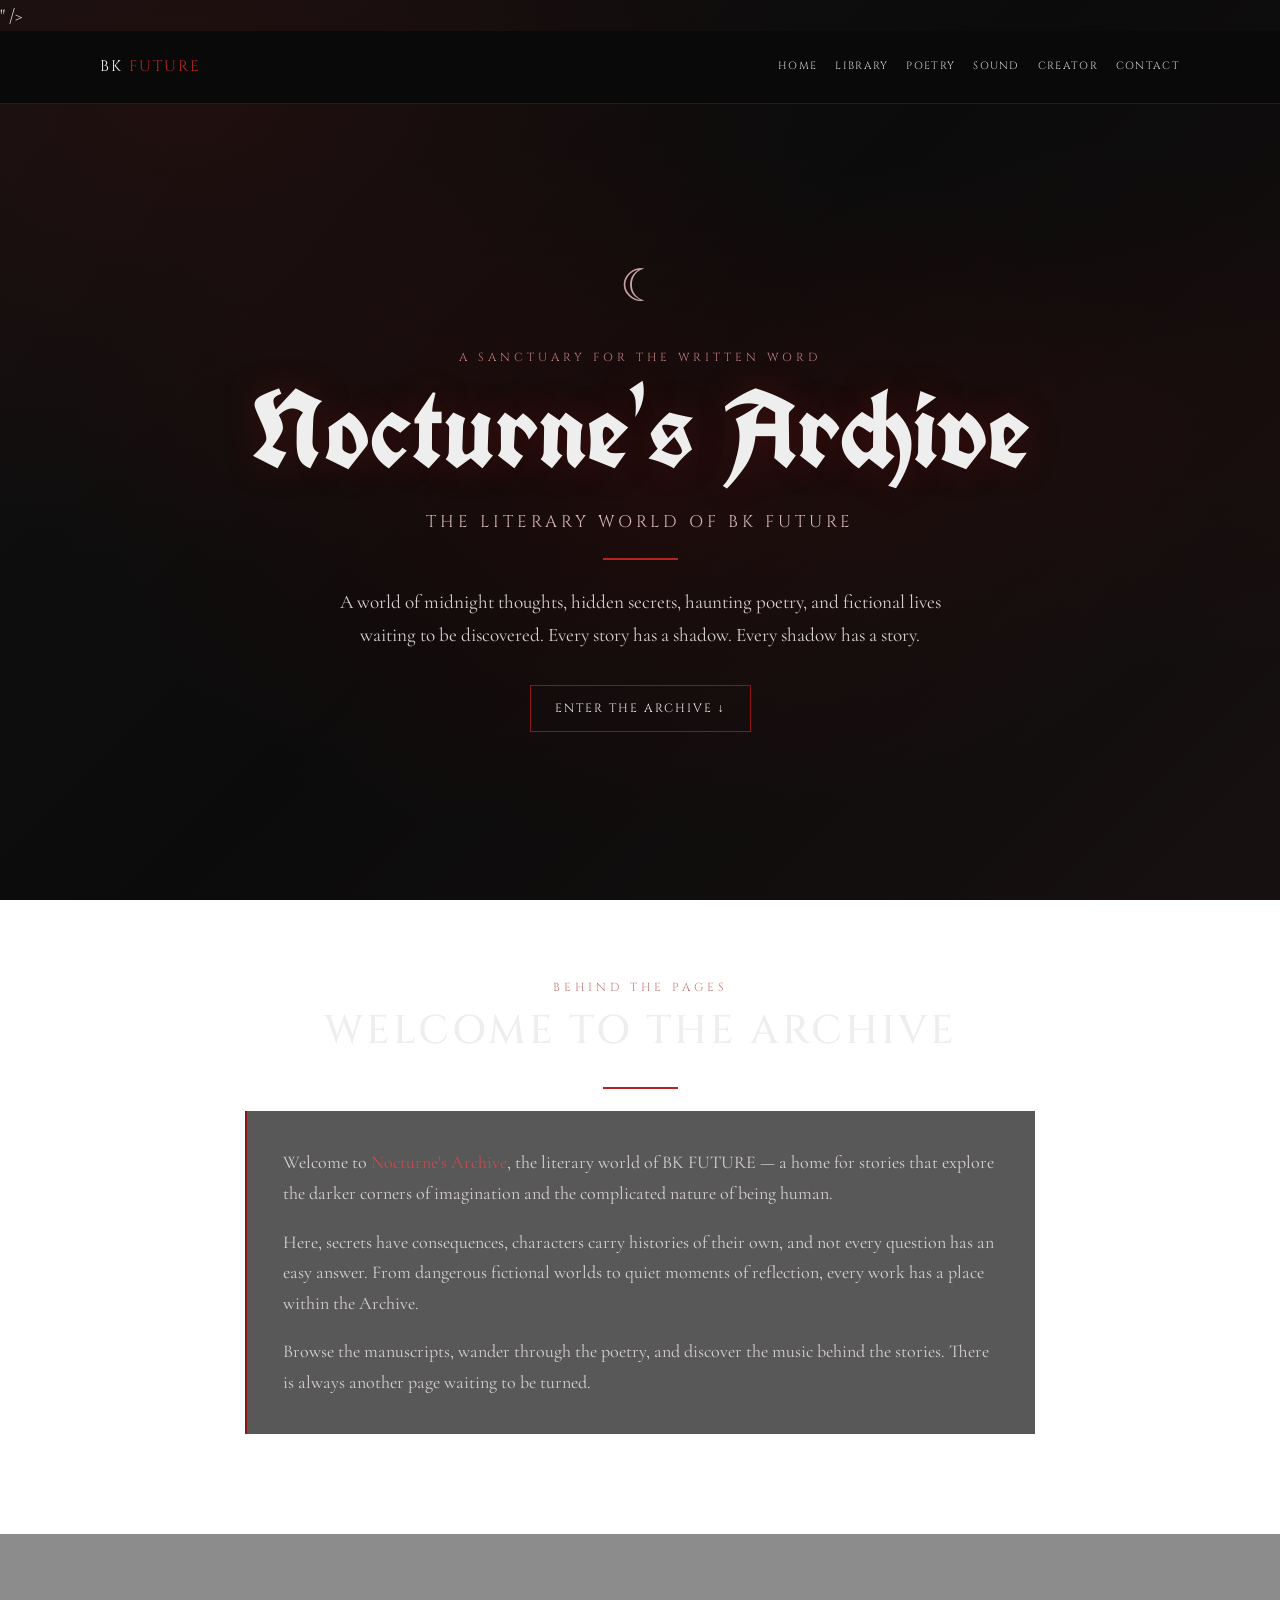
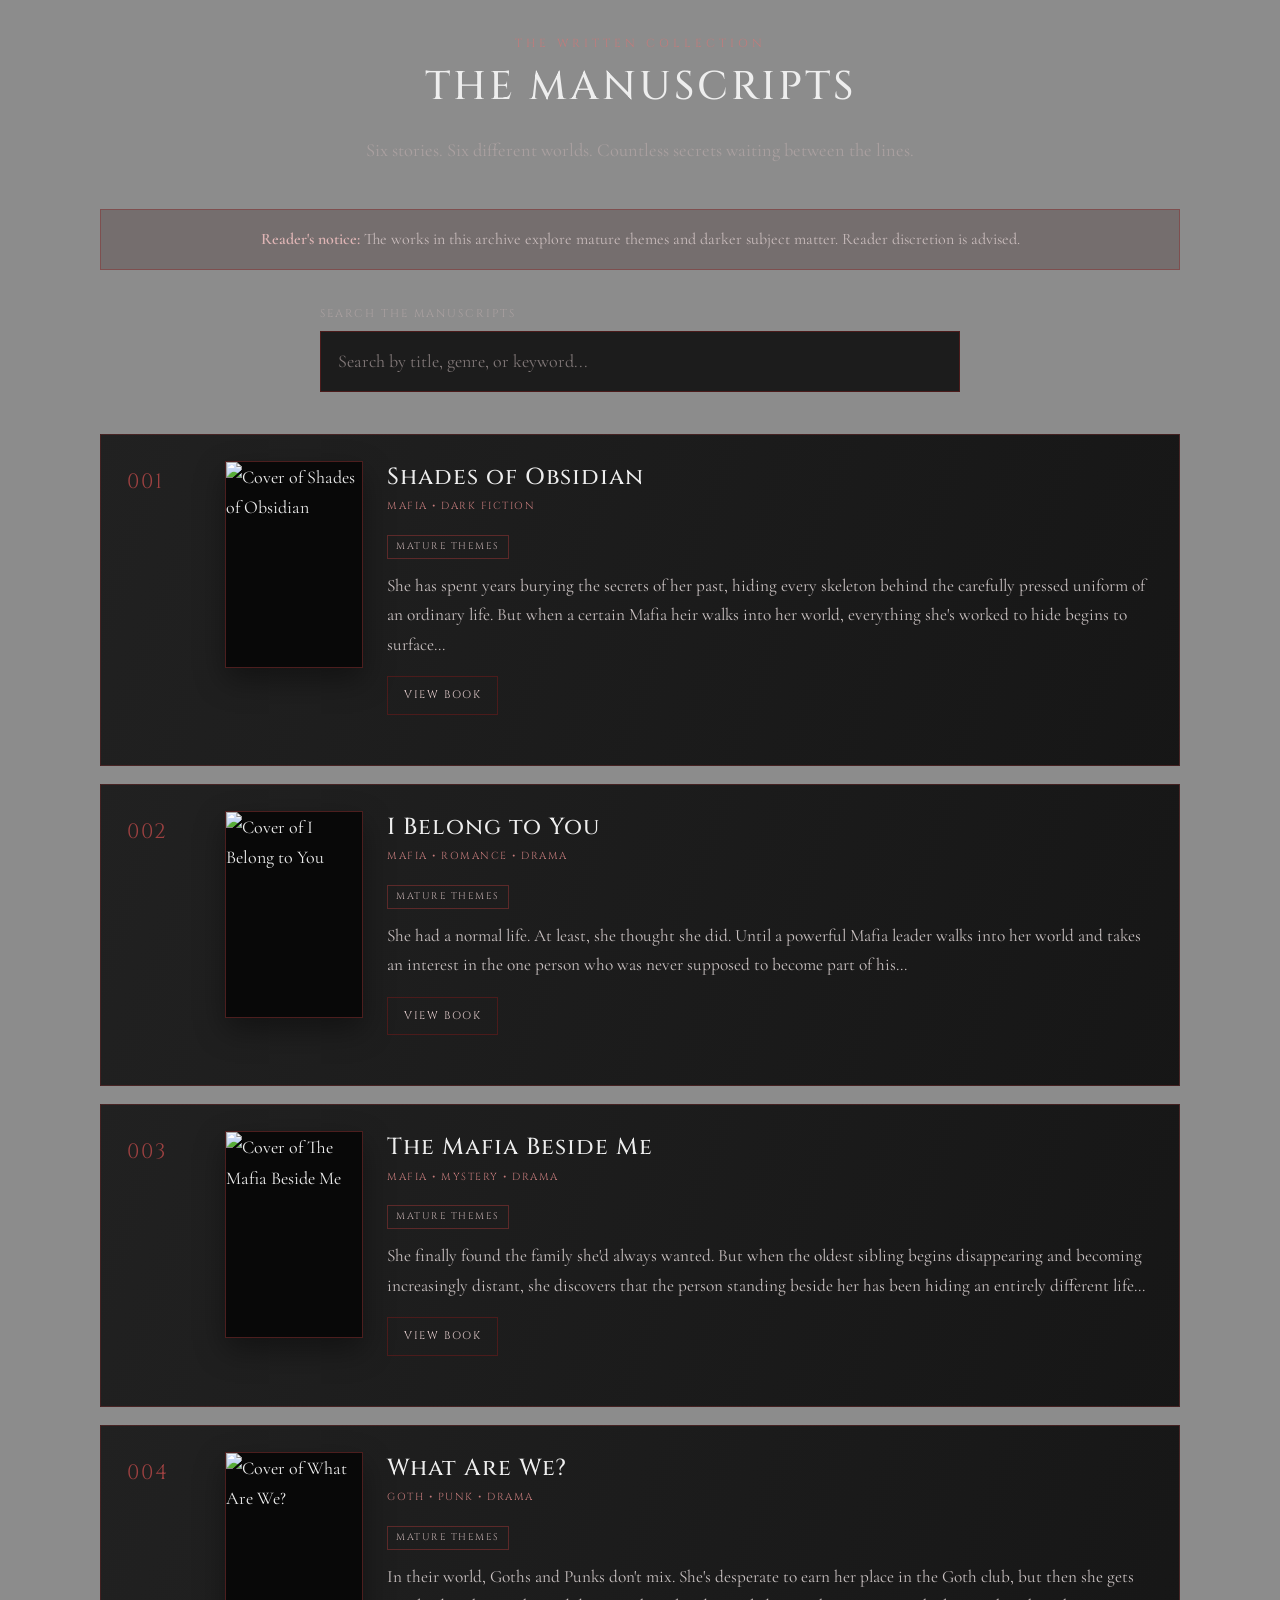
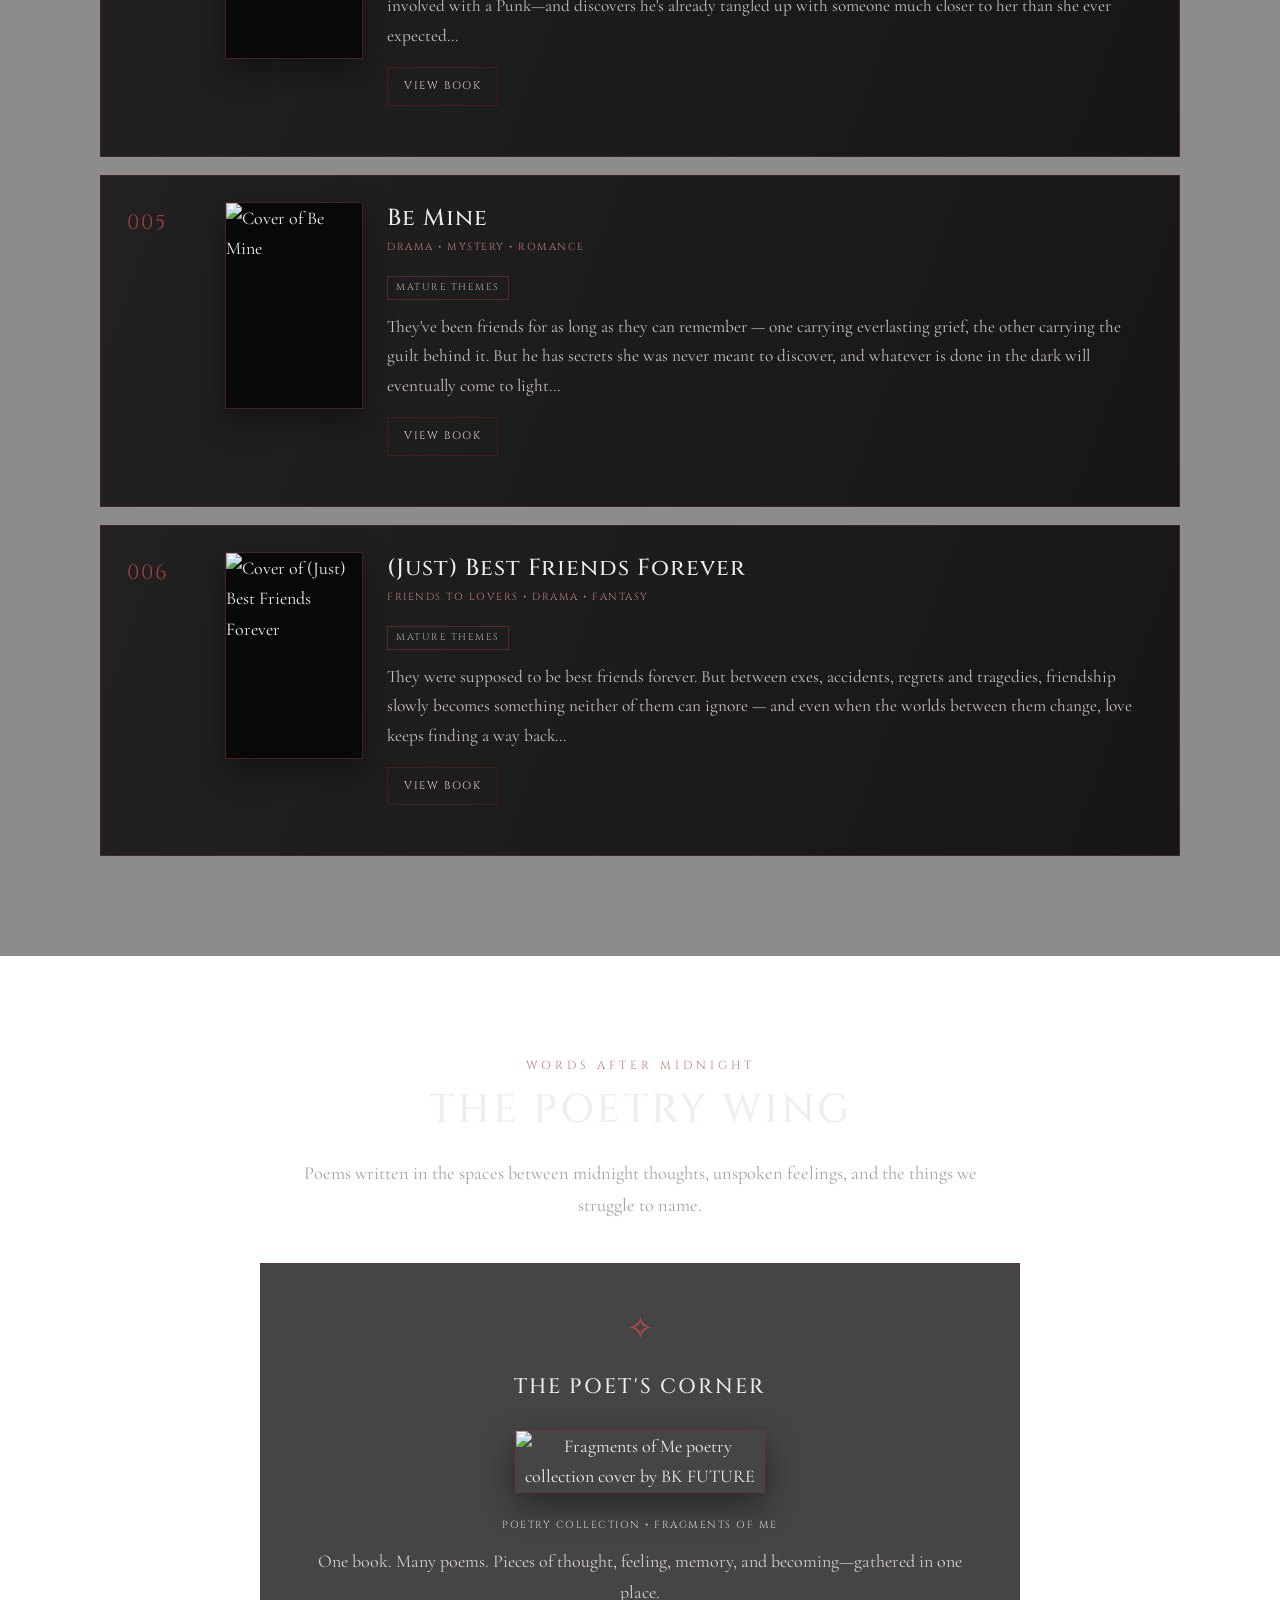
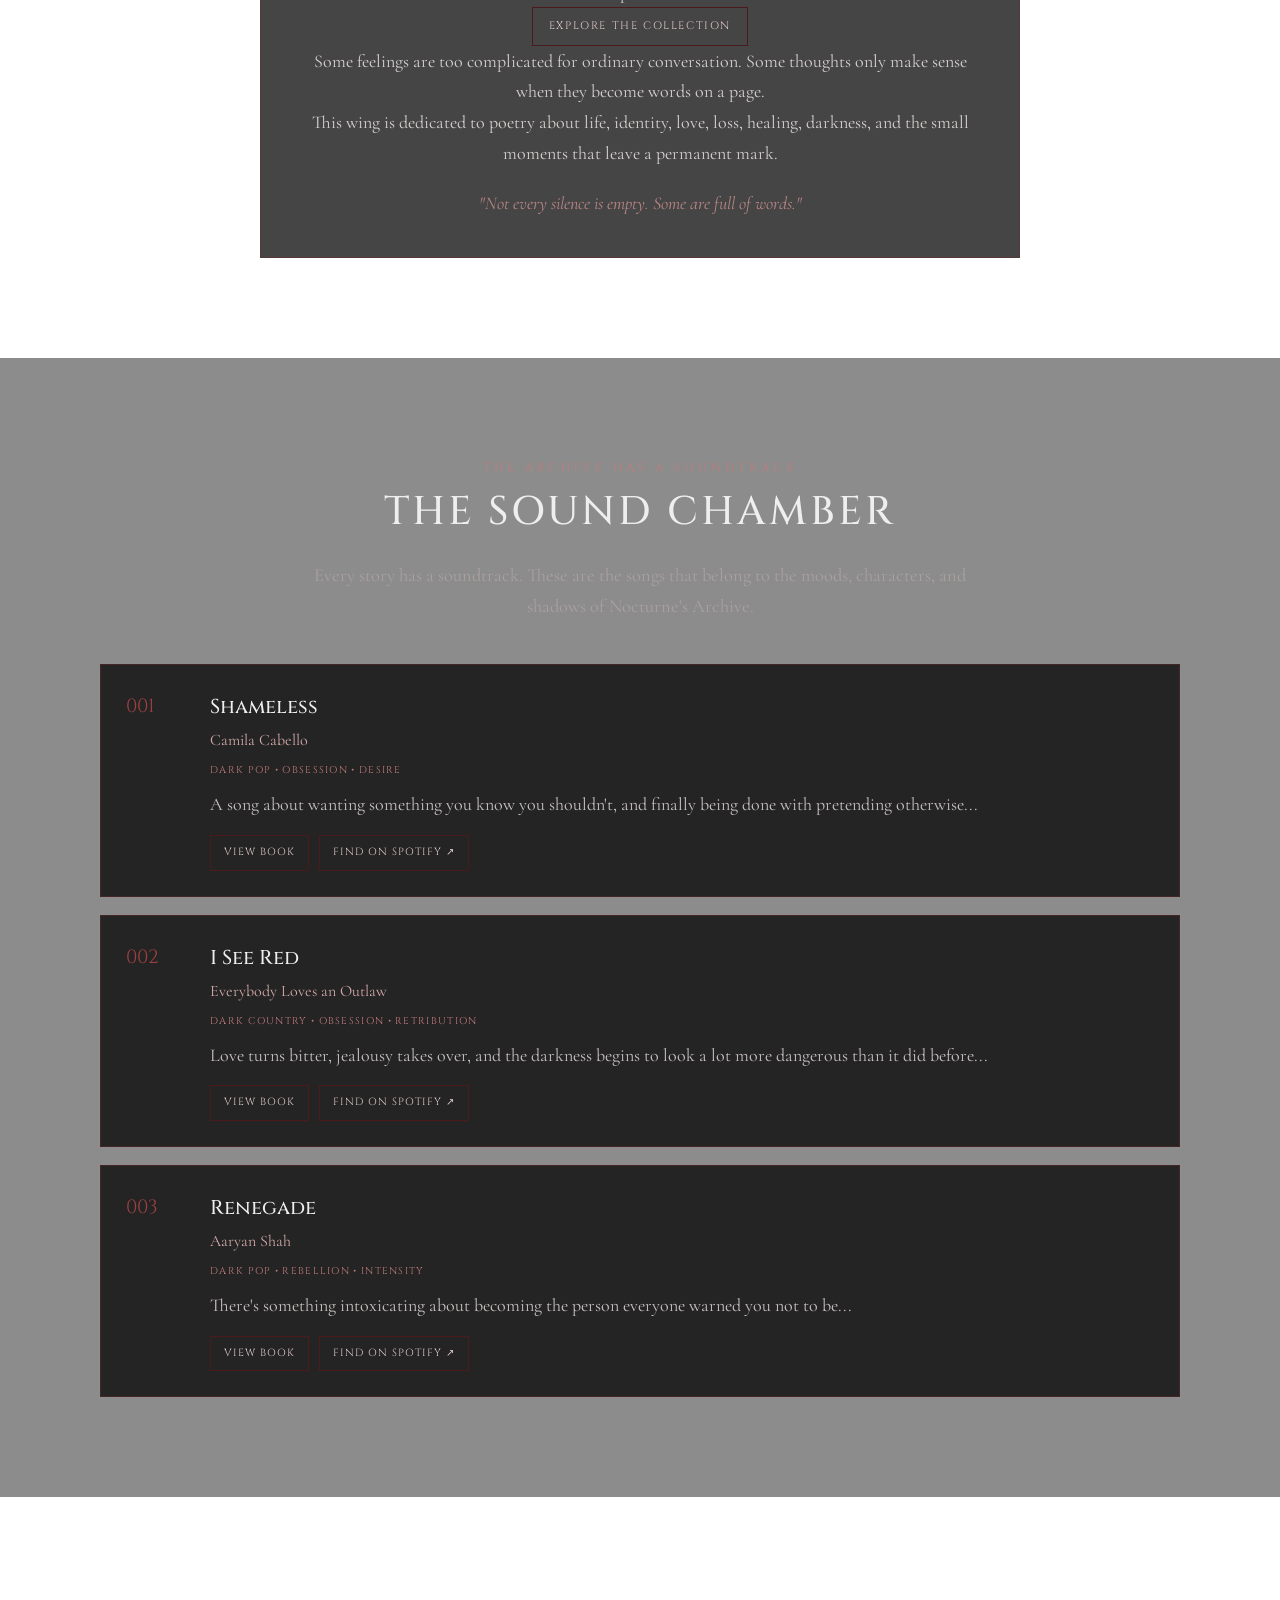
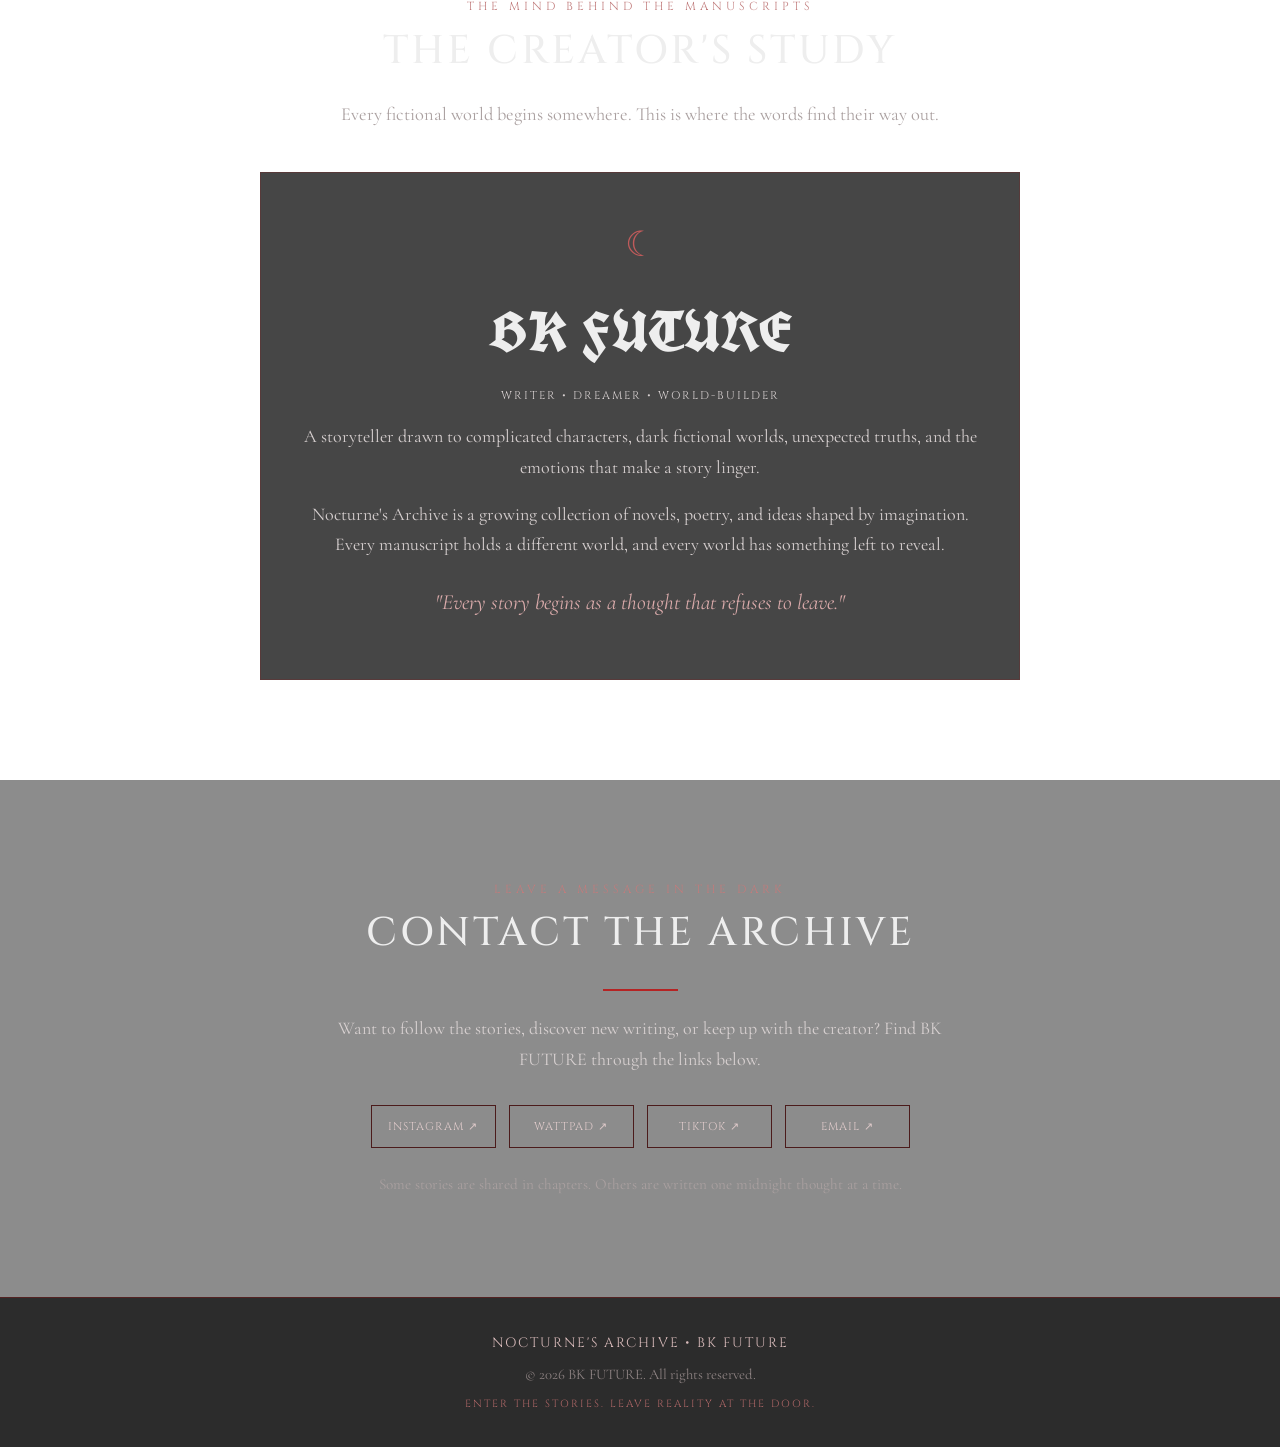
==== commit 463e546e: "Add files via upload" ====
--- a/index.html
+++ b/index.html
@@ -1,1761 +1,1826 @@
-<!DOCTYPE html>
-<html lang="en">
-<head>
-    <meta charset="UTF-8">
-    <meta name="viewport" content="width=device-width, initial-scale=1.0">
-
-    <!-- Google Search Console verification -->
-    <meta name="google-site-verification" content="Ft9DFhja6WU9derzeo0zV_FXVBEqnosRe3Z8cuwRCh0" />
-
-    <!-- Website information -->
-    <title>Nocturne's Archive | BK FUTURE</title>
-    <meta name="description" content="Explore Nocturne’s Archive by BK FUTURE, featuring dark fiction, mafia stories, romance, poetry, and haunting tales where secrets, shadows, and imagination collide.">
-    <meta name="author" content="BK FUTURE">
-    <meta name="theme-color" content="#0b0b0b">
-
-    <!-- Fonts -->
-    <link rel="preconnect" href="https://fonts.googleapis.com">
-    <link rel="preconnect" href="https://fonts.gstatic.com" crossorigin>
-    <link href="https://fonts.googleapis.com/css2?family=Cinzel:wght@400;500;600;700&family=Cormorant+Garamond:wght@400;500;600;700&family=UnifrakturCook:wght@700&display=swap" rel="stylesheet">
-
-    <style>
-        :root {
-            --black: #0b0b0b;
-            --charcoal: #111111;
-            --dark-section: #151515;
-            --card: #1b1b1b;
-            --card-hover: #202020;
-            --red: #8f1515;
-            --bright-red: #b52323;
-            --deep-red: #4d0c0c;
-            --white: #eeeeee;
-            --soft-white: #d7d0d0;
-            --muted: #aaa0a0;
-            --border: #4b1b1b;
-        }
-
-        * {
-            box-sizing: border-box;
-            margin: 0;
-            padding: 0;
-        }
-
-        html {
-            scroll-behavior: smooth;
-            scroll-padding-top: 85px;
-        }
-
-        body {
-            background:
-                radial-gradient(
-                    ellipse at 15% 10%,
-                    rgba(100, 10, 10, 0.20),
-                    transparent 42%
-                ),
-                radial-gradient(
-                    ellipse at 90% 45%,
-                    rgba(75, 10, 10, 0.13),
-                    transparent 38%
-                ),
-                linear-gradient(
-                    135deg,
-                    #111111 0%,
-                    #0b0b0b 48%,
-                    #171010 100%
-                );
-            background-attachment: fixed;
-            color: var(--white);
-            font-family: "Cormorant Garamond", serif;
-            font-size: 18px;
-            line-height: 1.7;
-            overflow-x: hidden;
-        }
-
-        a {
-            color: inherit;
-            text-decoration: none;
-        }
-
-        button,
-        input {
-            font: inherit;
-        }
-
-        button,
-        a {
-            -webkit-tap-highlight-color: transparent;
-        }
-
-        button:focus-visible,
-        a:focus-visible,
-        input:focus-visible {
-            outline: 2px solid var(--bright-red);
-            outline-offset: 4px;
-        }
-
-        ::selection {
-            background: var(--red);
-            color: white;
-        }
-
-        .container {
-            width: min(1080px, 90%);
-            margin: 0 auto;
-        }
-
-        .section {
-            padding: 100px 0;
-            scroll-margin-top: 75px;
-        }
-
-        .section:nth-of-type(even) {
-            background: rgba(15, 15, 15, 0.48);
-        }
-
-        .section-heading {
-            margin-bottom: 14px;
-            color: var(--white);
-            font-family: "Cinzel", serif;
-            font-size: clamp(1.65rem, 4vw, 2.5rem);
-            font-weight: 500;
-            letter-spacing: 3px;
-            text-align: center;
-            text-transform: uppercase;
-        }
-
-        .section-subtitle {
-            max-width: 680px;
-            margin: 0 auto 42px;
-            color: var(--muted);
-            font-size: 1.15rem;
-            text-align: center;
-        }
-
-        .eyebrow {
-            color: #c17c7c;
-            font-family: "Cinzel", serif;
-            font-size: 0.73rem;
-            letter-spacing: 4px;
-            text-align: center;
-            text-transform: uppercase;
-        }
-
-        .red-line {
-            width: 75px;
-            height: 2px;
-            margin: 22px auto;
-            background: var(--bright-red);
-        }
-
-        .accent {
-            color: #c94a4a;
-        }
-
-        /* Navigation */
-
-        .navbar {
-            position: sticky;
-            z-index: 100;
-            top: 0;
-            border-bottom: 1px solid rgba(143, 21, 21, 0.45);
-            background: rgba(10, 10, 10, 0.96);
-            backdrop-filter: blur(12px);
-        }
-
-        .nav-inner {
-            display: flex;
-            min-height: 72px;
-            align-items: center;
-            justify-content: space-between;
-            gap: 22px;
-        }
-
-        .brand {
-            flex-shrink: 0;
-            color: var(--white);
-            font-family: "Cinzel", serif;
-            font-size: 0.95rem;
-            letter-spacing: 2px;
-        }
-
-        .brand span {
-            color: var(--bright-red);
-        }
-
-        .nav-links {
-            display: flex;
-            flex-wrap: wrap;
-            justify-content: flex-end;
-            gap: 18px;
-        }
-
-        .nav-links a {
-            color: var(--soft-white);
-            font-family: "Cinzel", serif;
-            font-size: 0.66rem;
-            letter-spacing: 1.3px;
-            transition: color 0.2s ease;
-        }
-
-        .nav-links a:hover {
-            color: #e05a5a;
-        }
-
-        /* Hero */
-
-        .hero {
-            position: relative;
-            display: flex;
-            min-height: 86vh;
-            align-items: center;
-            justify-content: center;
-            padding: 100px 20px;
-            overflow: hidden;
-            text-align: center;
-        }
-
-        .hero::before {
-            position: absolute;
-            inset: 0;
-            background:
-                radial-gradient(
-                    ellipse at center,
-                    rgba(100, 12, 12, 0.20),
-                    transparent 65%
-                );
-            content: "";
-            pointer-events: none;
-        }
-
-        .hero-content {
-            position: relative;
-            z-index: 1;
-            max-width: 850px;
-        }
-
-        .moon {
-            display: block;
-            margin-bottom: 22px;
-            color: #c9a4a4;
-            font-size: 2.8rem;
-        }
-
-        .hero h1 {
-            margin-bottom: 15px;
-            font-family: "UnifrakturCook", cursive;
-            font-size: clamp(3.3rem, 9vw, 6.8rem);
-            font-weight: 700;
-            line-height: 1.15;
-            text-shadow: 0 0 35px rgba(143, 21, 21, 0.28);
-        }
-
-        .hero-subtitle {
-            color: #d5b5b5;
-            font-family: "Cinzel", serif;
-            font-size: clamp(0.8rem, 2.5vw, 1.05rem);
-            letter-spacing: 4px;
-            text-transform: uppercase;
-        }
-
-        .hero-description {
-            max-width: 610px;
-            margin: 26px auto 34px;
-            color: var(--soft-white);
-            font-size: 1.2rem;
-        }
-
-        .outline-link {
-            display: inline-block;
-            padding: 12px 24px;
-            border: 1px solid var(--red);
-            color: var(--white);
-            font-family: "Cinzel", serif;
-            font-size: 0.75rem;
-            letter-spacing: 2px;
-            transition:
-                background 0.25s ease,
-                border-color 0.25s ease,
-                transform 0.25s ease;
-        }
-
-        .outline-link:hover {
-            transform: translateY(-2px);
-            border-color: var(--bright-red);
-            background: rgba(143, 21, 21, 0.18);
-        }
-
-        /* About */
-
-        .about-box {
-            max-width: 790px;
-            margin: 0 auto;
-            padding: 36px;
-            border-left: 2px solid var(--red);
-            background: rgba(24, 24, 24, 0.72);
-        }
-
-        .about-box p {
-            margin-bottom: 18px;
-            color: var(--soft-white);
-        }
-
-        .about-box p:last-child {
-            margin-bottom: 0;
-        }
-
-        /* Archive / book list */
-
-        .archive-notice {
-            margin-bottom: 34px;
-            padding: 16px 20px;
-            border: 1px solid rgba(143, 21, 21, 0.35);
-            background: rgba(40, 12, 12, 0.23);
-            color: #c9bcbc;
-            font-size: 1rem;
-            text-align: center;
-        }
-
-        .archive-notice strong {
-            color: #dfb5b5;
-            font-weight: 600;
-        }
-
-        .search-wrap {
-            max-width: 640px;
-            margin: 0 auto 42px;
-        }
-
-        .search-wrap label {
-            display: block;
-            margin-bottom: 8px;
-            color: var(--muted);
-            font-family: "Cinzel", serif;
-            font-size: 0.7rem;
-            letter-spacing: 2px;
-            text-transform: uppercase;
-        }
-
-        .search-input {
-            width: 100%;
-            padding: 14px 17px;
-            border: 1px solid var(--border);
-            border-radius: 0;
-            background: rgba(22, 22, 22, 0.94);
-            color: var(--white);
-        }
-
-        .search-input::placeholder {
-            color: #817878;
-        }
-
-        .archive-list {
-            display: flex;
-            flex-direction: column;
-            gap: 18px;
-        }
-
-        .archive-entry {
-            display: grid;
-            grid-template-columns: 74px minmax(0, 1fr);
-            gap: 24px;
-            padding: 26px;
-            border: 1px solid rgba(110, 42, 42, 0.5);
-            background: linear-gradient(
-                110deg,
-                rgba(29, 29, 29, 0.96),
-                rgba(18, 18, 18, 0.96)
-            );
-            transition:
-                border-color 0.25s ease,
-                background 0.25s ease,
-                transform 0.25s ease;
-        }
-
-        .archive-entry:hover {
-            transform: translateY(-2px);
-            border-color: #853131;
-            background: var(--card-hover);
-        }
-
-        .archive-number {
-            padding-top: 4px;
-            color: #9d4141;
-            font-family: "Cinzel", serif;
-            font-size: 1.3rem;
-            letter-spacing: 2px;
-        }
-
-        .archive-title {
-            margin-bottom: 4px;
-            color: var(--white);
-            font-family: "Cinzel", serif;
-            font-size: clamp(1.1rem, 3vw, 1.45rem);
-            font-weight: 500;
-            letter-spacing: 1px;
-            line-height: 1.45;
-        }
-
-        .archive-genre {
-            display: block;
-            margin-bottom: 12px;
-            color: #c47b7b;
-            font-family: "Cinzel", serif;
-            font-size: 0.64rem;
-            letter-spacing: 1.5px;
-        }
-
-        .mature-tag {
-            display: inline-block;
-            margin-bottom: 12px;
-            padding: 3px 8px;
-            border: 1px solid #5c2929;
-            color: #bdaaaa;
-            font-family: "Cinzel", serif;
-            font-size: 0.6rem;
-            letter-spacing: 1.5px;
-        }
-
-        .archive-teaser {
-            margin-bottom: 17px;
-            color: #c9c1c1;
-            font-size: 1.08rem;
-            line-height: 1.7;
-        }
-
-        .read-more {
-            padding: 9px 16px;
-            border: 1px solid var(--border);
-            background: transparent;
-            color: #e1caca;
-            cursor: pointer;
-            font-family: "Cinzel", serif;
-            font-size: 0.68rem;
-            letter-spacing: 1.6px;
-            transition: background 0.2s ease;
-        }
-
-        .read-more:hover {
-            background: rgba(143, 21, 21, 0.25);
-        }
-
-        .no-results {
-            padding: 28px;
-            color: var(--muted);
-            text-align: center;
-        }
-
-        /* Modals */
-
-        .modal {
-            position: fixed;
-            z-index: 500;
-            inset: 0;
-            display: none;
-            align-items: center;
-            justify-content: center;
-            padding: 22px;
-            background: rgba(0, 0, 0, 0.86);
-            backdrop-filter: blur(7px);
-        }
-
-        .modal.open {
-            display: flex;
-        }
-
-        .modal-content {
-            position: relative;
-            width: min(700px, 100%);
-            max-height: 85vh;
-            padding: clamp(25px, 5vw, 44px);
-            border: 1px solid #702626;
-            background: #151313;
-            box-shadow: 0 20px 80px rgba(0, 0, 0, 0.65);
-            overflow-y: auto;
-        }
-
-        .modal-close {
-            position: absolute;
-            top: 10px;
-            right: 17px;
-            border: none;
-            background: transparent;
-            color: #d7a0a0;
-            cursor: pointer;
-            font-size: 2rem;
-            line-height: 1;
-        }
-
-        .modal-number {
-            margin-bottom: 8px;
-            color: #bd6868;
-            font-family: "Cinzel", serif;
-            font-size: 0.7rem;
-            letter-spacing: 3px;
-        }
-
-        .modal-content h3 {
-            margin: 0 28px 12px 0;
-            font-family: "Cinzel", serif;
-            font-size: clamp(1.45rem, 4vw, 2rem);
-            font-weight: 500;
-            line-height: 1.35;
-        }
-
-        .modal-content .archive-genre {
-            margin-bottom: 8px;
-        }
-
-        .modal-description {
-            margin-top: 18px;
-            color: #d5cccc;
-            white-space: pre-line;
-        }
-
-        .modal-description p {
-            margin-bottom: 16px;
-        }
-
-        .modal-description p:last-child {
-            margin-bottom: 0;
-        }
-
-        /* Poetry */
-
-        .poetry-panel {
-            max-width: 760px;
-            margin: 0 auto;
-            padding: 38px;
-            border: 1px solid rgba(110, 42, 42, 0.45);
-            background: rgba(23, 23, 23, 0.8);
-            text-align: center;
-        }
-
-        .poetry-symbol {
-            margin-bottom: 14px;
-            color: #b34b4b;
-            font-size: 2rem;
-        }
-
-        .poetry-panel h3 {
-            margin-bottom: 12px;
-            font-family: "Cinzel", serif;
-            font-size: 1.3rem;
-            font-weight: 500;
-            letter-spacing: 2px;
-        }
-
-        .poetry-panel p {
-            color: var(--soft-white);
-        }
-
-        .poetry-note {
-            margin-top: 20px;
-            color: #b98686 !important;
-            font-style: italic;
-        }
-
-        /* Sound Chamber */
-
-        .song-list {
-            display: flex;
-            flex-direction: column;
-            gap: 18px;
-        }
-
-        .song-entry {
-            display: grid;
-            grid-template-columns: 62px minmax(0, 1fr);
-            gap: 22px;
-            padding: 25px;
-            border: 1px solid rgba(110, 42, 42, 0.45);
-            background: rgba(25, 25, 25, 0.9);
-        }
-
-        .song-number {
-            color: #9d4141;
-            font-family: "Cinzel", serif;
-            font-size: 1.2rem;
-        }
-
-        .song-entry h3 {
-            margin-bottom: 3px;
-            font-family: "Cinzel", serif;
-            font-size: 1.25rem;
-            font-weight: 500;
-        }
-
-        .song-artist {
-            margin-bottom: 8px;
-            color: #d4aaaa;
-            font-size: 1rem;
-        }
-
-        .song-genre {
-            margin-bottom: 10px;
-            color: #c47b7b;
-            font-family: "Cinzel", serif;
-            font-size: 0.62rem;
-            letter-spacing: 1.3px;
-        }
-
-        .song-teaser {
-            margin-bottom: 15px;
-            color: #c9c1c1;
-        }
-
-        .song-actions {
-            display: flex;
-            flex-wrap: wrap;
-            gap: 10px;
-        }
-
-        .song-actions button,
-        .song-actions a {
-            display: inline-block;
-            padding: 8px 13px;
-            border: 1px solid var(--border);
-            background: transparent;
-            color: #e1caca;
-            cursor: pointer;
-            font-family: "Cinzel", serif;
-            font-size: 0.65rem;
-            letter-spacing: 1px;
-        }
-
-        .song-actions button:hover,
-        .song-actions a:hover {
-            background: rgba(143, 21, 21, 0.25);
-        }
-
-        /* Creator */
-
-        .creator-card {
-            max-width: 760px;
-            margin: 0 auto;
-            padding: 42px;
-            border: 1px solid rgba(110, 42, 42, 0.45);
-            background: rgba(24, 24, 24, 0.8);
-            text-align: center;
-        }
-
-        .creator-mark {
-            margin-bottom: 10px;
-            color: #c05b5b;
-            font-size: 2.2rem;
-        }
-
-        .creator-card h3 {
-            margin-bottom: 6px;
-            font-family: "UnifrakturCook", cursive;
-            font-size: clamp(2.4rem, 6vw, 3.5rem);
-        }
-
-        .creator-role {
-            margin-bottom: 25px;
-            color: #c47b7b;
-            font-family: "Cinzel", serif;
-            font-size: 0.7rem;
-            letter-spacing: 2px;
-        }
-
-        .creator-card p {
-            margin-bottom: 16px;
-            color: var(--soft-white);
-        }
-
-        .creator-quote {
-            margin-top: 24px;
-            color: #d9aaaa !important;
-            font-size: 1.35rem;
-            font-style: italic;
-        }
-
-        /* Contact */
-
-        .contact-text {
-            max-width: 650px;
-            margin: 0 auto 30px;
-            color: var(--soft-white);
-            text-align: center;
-        }
-
-        .contact-links {
-            display: flex;
-            flex-wrap: wrap;
-            justify-content: center;
-            gap: 13px;
-        }
-
-        .contact-links a {
-            min-width: 125px;
-            padding: 11px 16px;
-            border: 1px solid var(--border);
-            color: #dfcaca;
-            font-family: "Cinzel", serif;
-            font-size: 0.7rem;
-            letter-spacing: 1px;
-            text-align: center;
-            transition: background 0.2s ease;
-        }
-
-        .contact-links a:hover {
-            background: rgba(143, 21, 21, 0.22);
-        }
-
-        .contact-note {
-            margin-top: 24px;
-            color: var(--muted);
-            font-size: 0.95rem;
-            text-align: center;
-        }
-
-        /* Footer */
-
-        footer {
-            padding: 34px 20px;
-            border-top: 1px solid rgba(143, 21, 21, 0.4);
-            background: rgba(8, 8, 8, 0.85);
-            text-align: center;
-        }
-
-        .footer-brand {
-            margin-bottom: 6px;
-            color: #d8baba;
-            font-family: "Cinzel", serif;
-            font-size: 0.85rem;
-            letter-spacing: 2px;
-        }
-
-        footer p {
-            color: #8e8383;
-            font-size: 0.92rem;
-        }
-
-        .footer-motto {
-            margin-top: 9px;
-            color: #ad6666;
-            font-family: "Cinzel", serif;
-            font-size: 0.65rem;
-            letter-spacing: 2px;
-        }
-
-        /* Responsive layout */
-
-        @media (max-width: 800px) {
-            .nav-inner {
-                flex-direction: column;
-                justify-content: center;
-                gap: 8px;
-                padding: 12px 0;
-            }
-
-            .nav-links {
-                justify-content: center;
-                gap: 10px 15px;
-            }
-
-            .section {
-                padding: 75px 0;
-            }
-
-            .hero {
-                min-height: 76vh;
-            }
-
-            .archive-entry {
-                grid-template-columns: 48px minmax(0, 1fr);
-                gap: 15px;
-                padding: 21px;
-            }
-
-            .song-entry {
-                grid-template-columns: 42px minmax(0, 1fr);
-                gap: 14px;
-                padding: 20px;
-            }
-        }
-
-        @media (max-width: 500px) {
-            body {
-                font-size: 17px;
-            }
-
-            .container {
-                width: 91%;
-            }
-
-            .brand {
-                font-size: 0.85rem;
-            }
-
-            .nav-links {
-                gap: 7px 12px;
-            }
-
-            .nav-links a {
-                font-size: 0.59rem;
-                letter-spacing: 0.8px;
-            }
-
-            .hero {
-                min-height: 70vh;
-                padding: 75px 15px;
-            }
-
-            .hero-subtitle {
-                letter-spacing: 2px;
-            }
-
-            .hero-description {
-                font-size: 1.08rem;
-            }
-
-            .about-box,
-            .poetry-panel,
-            .creator-card {
-                padding: 24px;
-            }
-
-            .archive-entry {
-                grid-template-columns: 1fr;
-                gap: 5px;
-                padding: 21px;
-            }
-
-            .archive-number {
-                font-size: 0.85rem;
-            }
-
-            .archive-title {
-                font-size: 1.18rem;
-            }
-
-            .song-entry {
-                grid-template-columns: 1fr;
-                gap: 4px;
-            }
-
-            .song-number {
-                font-size: 0.85rem;
-            }
-
-            .modal {
-                padding: 12px;
-            }
-
-            .modal-content {
-                max-height: 90vh;
-                padding: 26px 22px;
-            }
-
-            .contact-links {
-                gap: 9px;
-            }
-
-            .contact-links a {
-                min-width: 42%;
-            }
-        }
-
-        @media (prefers-reduced-motion: reduce) {
-            html {
-                scroll-behavior: auto;
-            }
-
-            *,
-            *::before,
-            *::after {
-                transition-duration: 0.01ms !important;
-                animation-duration: 0.01ms !important;
-                animation-iteration-count: 1 !important;
-            }
-        }
-    </style>
-</head>
-
-<body>
-
-    <!-- Navigation -->
-    <nav class="navbar" aria-label="Main navigation">
-        <div class="container nav-inner">
-            <a class="brand" href="#home">BK <span>FUTURE</span></a>
-
-            <div class="nav-links">
-                <a href="#home">HOME</a>
-                <a href="#library">LIBRARY</a>
-                <a href="#poetry">POETRY</a>
-                <a href="#sound">SOUND</a>
-                <a href="#creator">CREATOR</a>
-                <a href="#contact">CONTACT</a>
-            </div>
-        </div>
-    </nav>
-
-    <main>
-        <!-- Hero -->
-        <header class="hero" id="home">
-            <div class="hero-content">
-                <span class="moon" aria-hidden="true">☾</span>
-                <p class="eyebrow">A sanctuary for the written word</p>
-
-                <h1>Nocturne's Archive</h1>
-
-                <p class="hero-subtitle">The Literary World of BK FUTURE</p>
-
-                <div class="red-line"></div>
-
-                <p class="hero-description">
-                    A world of midnight thoughts, hidden secrets, haunting
-                    poetry, and fictional lives waiting to be discovered.
-                    Every story has a shadow. Every shadow has a story.
-                </p>
-
-                <a class="outline-link" href="#library">
-                    ENTER THE ARCHIVE ↓
-                </a>
-            </div>
-        </header>
-
-        <!-- About -->
-        <section class="section" id="about">
-            <div class="container">
-                <p class="eyebrow">Behind the pages</p>
-                <h2 class="section-heading">Welcome to the Archive</h2>
-                <div class="red-line"></div>
-
-                <div class="about-box">
-                    <p>
-                        Welcome to <span class="accent">Nocturne's Archive</span>,
-                        the literary world of BK FUTURE — a home for stories
-                        that explore the darker corners of imagination and
-                        the complicated nature of being human.
-                    </p>
-
-                    <p>
-                        Here, secrets have consequences, characters carry
-                        histories of their own, and not every question has
-                        an easy answer. From dangerous fictional worlds to
-                        quiet moments of reflection, every work has a place
-                        within the Archive.
-                    </p>
-
-                    <p>
-                        Browse the manuscripts, wander through the poetry,
-                        and discover the music behind the stories. There is
-                        always another page waiting to be turned.
-                    </p>
-                </div>
-            </div>
-        </section>
-
-        <!-- Library -->
-        <section class="section" id="library">
-            <div class="container">
-                <p class="eyebrow">The written collection</p>
-                <h2 class="section-heading">The Manuscripts</h2>
-                <p class="section-subtitle">
-                    Six stories. Six different worlds. Countless secrets
-                    waiting between the lines.
-                </p>
-
-                <div class="archive-notice">
-                    <strong>Reader's notice:</strong>
-                    The works in this archive explore mature themes and
-                    darker subject matter. Reader discretion is advised.
-                </div>
-
-                <div class="search-wrap">
-                    <label for="bookSearch">Search the manuscripts</label>
-                    <input
-                        class="search-input"
-                        id="bookSearch"
-                        type="search"
-                        placeholder="Search by title, genre, or keyword..."
-                        autocomplete="off"
-                        aria-label="Search books by title, genre, or keyword"
-                    >
-                </div>
-
-                <div class="archive-list" id="archiveList">
-
-                    <!-- Book 001 -->
-                    <article
-                        class="archive-entry"
-                        data-title="Shades of Obsidian"
-                        data-genre="mafia dark fiction secrets heir"
-                    >
-                        <div class="archive-number">001</div>
-                        <div>
-                            <h3 class="archive-title">Shades of Obsidian</h3>
-                            <span class="archive-genre">MAFIA • DARK FICTION</span>
-                            <span class="mature-tag">MATURE THEMES</span>
-
-                            <p class="archive-teaser">
-                                She has spent years burying the secrets of
-                                her past, hiding every skeleton behind the
-                                carefully pressed uniform of an ordinary
-                                life. But when a certain Mafia heir walks
-                                into her world, everything she's worked to
-                                hide begins to surface...
-                            </p>
-
-                            <button class="read-more" onclick="openModal('modal1')">
-                                READ MORE
-                            </button>
-                        </div>
-                    </article>
-
-                    <!-- Book 002 -->
-                    <article
-                        class="archive-entry"
-                        data-title="I Belong to You"
-                        data-genre="mafia romance drama powerful leader secrets"
-                    >
-                        <div class="archive-number">002</div>
-                        <div>
-                            <h3 class="archive-title">I Belong to You</h3>
-                            <span class="archive-genre">MAFIA • ROMANCE • DRAMA</span>
-                            <span class="mature-tag">MATURE THEMES</span>
-
-                            <p class="archive-teaser">
-                                She had a normal life. At least, she thought
-                                she did. Until a powerful Mafia leader walks
-                                into her world and takes an interest in the
-                                one person who was never supposed to become
-                                part of his...
-                            </p>
-
-                            <button class="read-more" onclick="openModal('modal2')">
-                                READ MORE
-                            </button>
-                        </div>
-                    </article>
-
-                    <!-- Book 003 -->
-                    <article
-                        class="archive-entry"
-                        data-title="The Mafia Beside Me"
-                        data-genre="mafia mystery drama family foster care secrets"
-                    >
-                        <div class="archive-number">003</div>
-                        <div>
-                            <h3 class="archive-title">The Mafia Beside Me</h3>
-                            <span class="archive-genre">MAFIA • MYSTERY • DRAMA</span>
-                            <span class="mature-tag">MATURE THEMES</span>
-
-                            <p class="archive-teaser">
-                                She finally found the family she'd always
-                                wanted. But when the oldest sibling begins
-                                disappearing and becoming increasingly
-                                distant, she discovers that the person
-                                standing beside her has been hiding an
-                                entirely different life...
-                            </p>
-
-                            <button class="read-more" onclick="openModal('modal3')">
-                                READ MORE
-                            </button>
-                        </div>
-                    </article>
-
-                    <!-- Book 004 -->
-                    <article
-                        class="archive-entry"
-                        data-title="What Are We?"
-                        data-genre="goth punk drama friendship jealousy secrets"
-                    >
-                        <div class="archive-number">004</div>
-                        <div>
-                            <h3 class="archive-title">What Are We?</h3>
-                            <span class="archive-genre">GOTH • PUNK • DRAMA</span>
-                            <span class="mature-tag">MATURE THEMES</span>
-
-                            <p class="archive-teaser">
-                                In their world, Goths and Punks don't mix.
-                                She's desperate to earn her place in the
-                                Goth club, but then she gets involved with
-                                a Punk—and discovers he's already tangled
-                                up with someone much closer to her than she
-                                ever expected...
-                            </p>
-
-                            <button class="read-more" onclick="openModal('modal4')">
-                                READ MORE
-                            </button>
-                        </div>
-                    </article>
-
-                    <!-- Book 005 -->
-                    <article
-                        class="archive-entry"
-                        data-title="Be Mine"
-                        data-genre="drama mystery romance friendship grief guilt secrets"
-                    >
-                        <div class="archive-number">005</div>
-                        <div>
-                            <h3 class="archive-title">Be Mine</h3>
-                            <span class="archive-genre">DRAMA • MYSTERY • ROMANCE</span>
-                            <span class="mature-tag">MATURE THEMES</span>
-
-                            <p class="archive-teaser">
-                                They've been friends for as long as they can
-                                remember — one carrying everlasting grief,
-                                the other carrying the guilt behind it. But
-                                he has secrets she was never meant to
-                                discover, and whatever is done in the dark
-                                will eventually come to light...
-                            </p>
-
-                            <button class="read-more" onclick="openModal('modal5')">
-                                READ MORE
-                            </button>
-                        </div>
-                    </article>
-
-                    <!-- Book 006 -->
-                    <article
-                        class="archive-entry"
-                        data-title="(Just) Best Friends Forever"
-                        data-genre="friends to lovers drama fantasy accidents tragedy regrets"
-                    >
-                        <div class="archive-number">006</div>
-                        <div>
-                            <h3 class="archive-title">(Just) Best Friends Forever</h3>
-                            <span class="archive-genre">
-                                FRIENDS TO LOVERS • DRAMA • FANTASY
-                            </span>
-                            <span class="mature-tag">MATURE THEMES</span>
-
-                            <p class="archive-teaser">
-                                They were supposed to be best friends forever.
-                                But between exes, accidents, regrets and
-                                tragedies, friendship slowly becomes
-                                something neither of them can ignore — and
-                                even when the worlds between them change,
-                                love keeps finding a way back...
-                            </p>
-
-                            <button class="read-more" onclick="openModal('modal6')">
-                                READ MORE
-                            </button>
-                        </div>
-                    </article>
-
-                </div>
-
-                <p class="no-results" id="noResults" hidden>
-                    No stories were found in the archive.
-                </p>
-            </div>
-        </section>
-
-        <!-- Book Modals -->
-        <div class="modal" id="modal1" role="dialog" aria-modal="true"
-             aria-labelledby="modalTitle1" onclick="closeOnBackdrop(event, 'modal1')">
-            <div class="modal-content">
-                <button class="modal-close" onclick="closeModal('modal1')"
-                        aria-label="Close description">&times;</button>
-                <p class="modal-number">MANUSCRIPT 001</p>
-                <h3 id="modalTitle1">Shades of Obsidian</h3>
-                <span class="archive-genre">MAFIA • DARK FICTION</span>
-                <span class="mature-tag">MATURE THEMES</span>
-
-                <div class="modal-description">
-                    <p>She has spent years trying to bury the secrets that came with her past, hiding every skeleton behind the carefully pressed uniform of an ordinary life.</p>
-
-                    <p>For a while, it works.</p>
-
-                    <p>Until a certain Mafia heir walks into her world.</p>
-
-                    <p>What begins as an unexpected intrusion threatens to unravel the life she's worked so hard to construct, forcing old secrets back into the light and bringing her dangerously close to a world she thought she'd left behind.</p>
-
-                    <p>Because some secrets refuse to stay buried.</p>
-
-                    <p>And some people have a way of finding exactly what you're trying to hide.</p>
-                </div>
-            </div>
-        </div>
-
-        <div class="modal" id="modal2" role="dialog" aria-modal="true"
-             aria-labelledby="modalTitle2" onclick="closeOnBackdrop(event, 'modal2')">
-            <div class="modal-content">
-                <button class="modal-close" onclick="closeModal('modal2')"
-                        aria-label="Close description">&times;</button>
-                <p class="modal-number">MANUSCRIPT 002</p>
-                <h3 id="modalTitle2">I Belong to You</h3>
-                <span class="archive-genre">MAFIA • ROMANCE • DRAMA</span>
-                <span class="mature-tag">MATURE THEMES</span>
-
-                <div class="modal-description">
-                    <p>She had a normal life. At least, she thought she did.</p>
-
-                    <p>Unlike her cousin, whose life had already become entangled with a dangerous world, she had managed to remain far from it—living quietly, loving quietly, and believing that her future belonged entirely to her.</p>
-
-                    <p>Until a Mafia leader walks into her life.</p>
-
-                    <p>Powerful. Ruthless. Untouchable. And far too interested in her.</p>
-
-                    <p>He belongs to a world she was never meant to enter, while she is the last person he should ever want. Yet somehow, their paths become impossible to separate.</p>
-
-                    <p>Because when a man accustomed to possessing everything decides that she belongs to him, walking away may no longer be an option.</p>
-                </div>
-            </div>
-        </div>
-
-        <div class="modal" id="modal3" role="dialog" aria-modal="true"
-             aria-labelledby="modalTitle3" onclick="closeOnBackdrop(event, 'modal3')">
-            <div class="modal-content">
-                <button class="modal-close" onclick="closeModal('modal3')"
-                        aria-label="Close description">&times;</button>
-                <p class="modal-number">MANUSCRIPT 003</p>
-                <h3 id="modalTitle3">The Mafia Beside Me</h3>
-                <span class="archive-genre">MAFIA • MYSTERY • DRAMA</span>
-                <span class="mature-tag">MATURE THEMES</span>
-
-                <div class="modal-description">
-                    <p>She was the girl who found a family when she needed one most.</p>
-
-                    <p>Welcomed into the home of three siblings after growing up in foster care, she slowly became part of something she had never truly believed she could have—a family.</p>
-
-                    <p>The youngest becomes her responsibility.</p>
-
-                    <p>The oldest becomes something far more complicated.</p>
-
-                    <p>A brother. A best friend. A secret she refuses to name.</p>
-
-                    <p>But lately, the oldest has become increasingly distant. Always busy. Always somewhere else. Always unavailable whenever she needs him most.</p>
-
-                    <p>She tells herself there is a reasonable explanation.</p>
-
-                    <p>There isn't.</p>
-
-                    <p>When she finally discovers where he's been—and what he's been involved in—the truth is far darker than anything she could have imagined.</p>
-
-                    <p>And suddenly, the person she thought was simply standing beside her... has been living an entirely different life.</p>
-                </div>
-            </div>
-        </div>
-
-        <div class="modal" id="modal4" role="dialog" aria-modal="true"
-             aria-labelledby="modalTitle4" onclick="closeOnBackdrop(event, 'modal4')">
-            <div class="modal-content">
-                <button class="modal-close" onclick="closeModal('modal4')"
-                        aria-label="Close description">&times;</button>
-                <p class="modal-number">MANUSCRIPT 004</p>
-                <h3 id="modalTitle4">What Are We?</h3>
-                <span class="archive-genre">GOTH • PUNK • DRAMA</span>
-                <span class="mature-tag">MATURE THEMES</span>
-
-                <div class="modal-description">
-                    <p>In their world, Goths and Punks don't mix.</p>
-
-                    <p>The rules are simple. The lines are drawn. And if you're a Goth, you stay with the Goths.</p>
-
-                    <p>She has spent years trying to earn her place among them. As a Raven chick, she's considered too inexperienced to be part of the inner circle—a position that comes with respect, belonging, and a voice within the Goth community. But she's determined to prove that she's more than the label they've given her.</p>
-
-                    <p>Getting accepted into the Goth club would mean finally being seen as one of them.</p>
-
-                    <p>So she's willing to do whatever it takes.</p>
-
-                    <p>Then she meets him.</p>
-
-                    <p>A Punk. The one person she knows she shouldn't be drawn to.</p>
-
-                    <p>What begins as a complicated relationship quickly becomes something neither of them can neatly define. Because the more she tries to figure out what they are, the more complicated everything becomes.</p>
-
-                    <p>Especially when she discovers that he's already tangled up with someone else.</p>
-
-                    <p>Someone she knows.</p>
-
-                    <p>Her best friend.</p>
-
-                    <p>A Goth just like her.</p>
-
-                    <p>In a world where choosing sides matters, falling for the wrong person could cost her the very acceptance she's spent years chasing.</p>
-
-                    <p>So what are they?</p>
-
-                    <p>Friends? A mistake? Something more?</p>
-
-                    <p>Or just another secret waiting to tear the whole circle apart?</p>
-                </div>
-            </div>
-        </div>
-
-        <div class="modal" id="modal5" role="dialog" aria-modal="true"
-             aria-labelledby="modalTitle5" onclick="closeOnBackdrop(event, 'modal5')">
-            <div class="modal-content">
-                <button class="modal-close" onclick="closeModal('modal5')"
-                        aria-label="Close description">&times;</button>
-                <p class="modal-number">MANUSCRIPT 005</p>
-                <h3 id="modalTitle5">Be Mine</h3>
-                <span class="archive-genre">DRAMA • MYSTERY • ROMANCE</span>
-                <span class="mature-tag">MATURE THEMES</span>
-
-                <div class="modal-description">
-                    <p>They've been friends for as long as either of them can remember.</p>
-
-                    <p>Two people who grew up side by side, carrying completely different kinds of pain.</p>
-
-                    <p>She lives with an everlasting grief she has never quite learned how to put down.</p>
-
-                    <p>He lives with the guilt of knowing he is somehow connected to it.</p>
-
-                    <p>She has hopes for the future. A life she still wants to build despite everything she's lost.</p>
-
-                    <p>He has secrets.</p>
-
-                    <p>Secrets buried deep enough that he convinces himself they can stay there forever. Secrets she was never supposed to discover.</p>
-
-                    <p>But secrets have a way of surfacing.</p>
-
-                    <p>And whatever is done in the dark will eventually come into the light.</p>
-
-                    <p>As the years of friendship begin to collide with feelings neither of them can ignore, the line between what they know about each other and what they've been hiding becomes dangerously thin.</p>
-
-                    <p>Then one secret changes everything.</p>
-
-                    <p>With every revelation comes another question. Every answer opens another wound. And the closer they get to the truth, the more they risk destroying the very bond that has kept them together for years.</p>
-
-                    <p>Because sometimes the person who knows you best is also the person who has the most to hide.</p>
-
-                    <p>And when the darkness finally comes to light...</p>
-
-                    <p>will there be anything left to hold onto?</p>
-
-                    <p><strong>Be Mine.</strong></p>
-                </div>
-            </div>
-        </div>
-
-        <div class="modal" id="modal6" role="dialog" aria-modal="true"
-             aria-labelledby="modalTitle6" onclick="closeOnBackdrop(event, 'modal6')">
-            <div class="modal-content">
-                <button class="modal-close" onclick="closeModal('modal6')"
-                        aria-label="Close description">&times;</button>
-                <p class="modal-number">MANUSCRIPT 006</p>
-                <h3 id="modalTitle6">(Just) Best Friends Forever</h3>
-                <span class="archive-genre">FRIENDS TO LOVERS • DRAMA • FANTASY</span>
-                <span class="mature-tag">MATURE THEMES</span>
-
-                <div class="modal-description">
-                    <p>They were supposed to be best friends forever.</p>
-
-                    <p>Nothing more.</p>
-
-                    <p>At least, that's what they told themselves.</p>
-
-                    <p>They grew up together, shared everything, and somehow always found their way back to each other—even when life gave them every reason not to.</p>
-
-                    <p>But forever has never been as simple as it sounds.</p>
-
-                    <p>There are exes who refuse to stay in the past, accidents that change everything, regrets that cannot be undone, and tragedies that leave scars neither of them knows how to carry.</p>
-
-                    <p>Somewhere along the way, friendship becomes something neither of them can name without risking everything they've built.</p>
-
-                    <p>And just when they think they've finally figured out where they stand, life pulls the ground from beneath them again.</p>
-
-                    <p>Because sometimes love arrives too early.</p>
-
-                    <p>Sometimes it arrives too late.</p>
-
-                    <p>And sometimes, no matter how many times the world tries to separate two people, they keep finding their way back to one another.</p>
-
-                    <p>Across distance.</p>
-
-                    <p>Across time.</p>
-
-                    <p>Across worlds.</p>
-
-                    <p>Because some connections were never meant to end.</p>
-
-                    <p>And maybe being best friends forever was never supposed to mean they would remain just friends.</p>
-                </div>
-            </div>
-        </div>
-
-        <!-- Poetry Wing -->
-        <section class="section" id="poetry">
-            <div class="container">
-                <p class="eyebrow">Words after midnight</p>
-                <h2 class="section-heading">The Poetry Wing</h2>
-                <p class="section-subtitle">
-                    Poems written in the spaces between midnight thoughts,
-                    unspoken feelings, and the things we struggle to name.
-                </p>
-
-                <div class="poetry-panel">
-                    <div class="poetry-symbol" aria-hidden="true">✧</div>
-                    <h3>THE POET'S CORNER</h3>
-
-                    <p>
-                        Some feelings are too complicated for ordinary
-                        conversation. Some thoughts only make sense when
-                        they become words on a page.
-                    </p>
-
-                    <p>
-                        This wing is dedicated to poetry about life,
-                        identity, love, loss, healing, darkness, and the
-                        small moments that leave a permanent mark.
-                    </p>
-
-                    <p class="poetry-note">
-                        "Not every silence is empty. Some are full of words."
-                    </p>
-
-                    <!-- Add individual poems here when you're ready. -->
-                </div>
-            </div>
-        </section>
-
-        <!-- Sound Chamber -->
-        <section class="section" id="sound">
-            <div class="container">
-                <p class="eyebrow">The archive has a soundtrack</p>
-                <h2 class="section-heading">The Sound Chamber</h2>
-                <p class="section-subtitle">
-                    Every story has a soundtrack. These are the songs
-                    that belong to the moods, characters, and shadows
-                    of Nocturne's Archive.
-                </p>
-
-                <div class="song-list">
-
-                    <!-- Song 001 -->
-                    <article class="song-entry">
-                        <div class="song-number">001</div>
-                        <div>
-                            <h3>Shameless</h3>
-                            <p class="song-artist">Camila Cabello</p>
-                            <p class="song-genre">DARK POP • OBSESSION • DESIRE</p>
-
-                            <p class="song-teaser">
-                                A song about wanting something you know you
-                                shouldn't, and finally being done with
-                                pretending otherwise...
-                            </p>
-
-                            <div class="song-actions">
-                                <button onclick="openModal('songModal1')">
-                                    READ MORE
-                                </button>
-                                <a href="https://open.spotify.com/search/Shameless%20Camila%20Cabello"
-                                   target="_blank" rel="noopener noreferrer">
-                                    FIND ON SPOTIFY ↗
-                                </a>
-                            </div>
-                        </div>
-                    </article>
-
-                    <!-- Song 002 -->
-                    <article class="song-entry">
-                        <div class="song-number">002</div>
-                        <div>
-                            <h3>I See Red</h3>
-                            <p class="song-artist">Everybody Loves an Outlaw</p>
-                            <p class="song-genre">DARK COUNTRY • OBSESSION • RETRIBUTION</p>
-
-                            <p class="song-teaser">
-                                Love turns bitter, jealousy takes over, and
-                                the darkness begins to look a lot more
-                                dangerous than it did before...
-                            </p>
-
-                            <div class="song-actions">
-                                <button onclick="openModal('songModal2')">
-                                    READ MORE
-                                </button>
-                                <a href="https://open.spotify.com/search/I%20See%20Red%20Everybody%20Loves%20an%20Outlaw"
-                                   target="_blank" rel="noopener noreferrer">
-                                    FIND ON SPOTIFY ↗
-                                </a>
-                            </div>
-                        </div>
-                    </article>
-
-                    <!-- Song 003 -->
-                    <article class="song-entry">
-                        <div class="song-number">003</div>
-                        <div>
-                            <h3>Renegade</h3>
-                            <p class="song-artist">Aaryan Shah</p>
-                            <p class="song-genre">DARK POP • REBELLION • INTENSITY</p>
-
-                            <p class="song-teaser">
-                                There's something intoxicating about
-                                becoming the person everyone warned you
-                                not to be...
-                            </p>
-
-                            <div class="song-actions">
-                                <button onclick="openModal('songModal3')">
-                                    READ MORE
-                                </button>
-                                <a href="https://open.spotify.com/search/Renegade%20Aaryan%20Shah"
-                                   target="_blank" rel="noopener noreferrer">
-                                    FIND ON SPOTIFY ↗
-                                </a>
-                            </div>
-                        </div>
-                    </article>
-
-                </div>
-            </div>
-        </section>
-
-        <!-- Song Modals -->
-        <div class="modal" id="songModal1" role="dialog" aria-modal="true"
-             aria-labelledby="songTitle1" onclick="closeOnBackdrop(event, 'songModal1')">
-            <div class="modal-content">
-                <button class="modal-close" onclick="closeModal('songModal1')"
-                        aria-label="Close description">&times;</button>
-                <p class="modal-number">SOUNDTRACK 001</p>
-                <h3 id="songTitle1">Shameless</h3>
-                <p class="song-artist">Camila Cabello</p>
-                <p class="song-genre">DARK POP • OBSESSION • DESIRE</p>
-
-                <div class="modal-description">
-                    <p>There is a certain kind of desire that becomes impossible to hide.</p>
-
-                    <p>Shameless belongs to that moment—the point where restraint starts to crumble and pretending not to care becomes more exhausting than admitting that you do.</p>
-
-                    <p>It carries the feeling of wanting something with your entire being, even when the consequences are complicated.</p>
-
-                    <p>A song for secret glances, dangerous honesty, midnight thoughts, and the moment when someone finally stops pretending they don't want what they want.</p>
-
-                    <p>Some feelings don't knock.</p>
-
-                    <p>They simply walk through the door.</p>
-                </div>
-            </div>
-        </div>
-
-        <div class="modal" id="songModal2" role="dialog" aria-modal="true"
-             aria-labelledby="songTitle2" onclick="closeOnBackdrop(event, 'songModal2')">
-            <div class="modal-content">
-                <button class="modal-close" onclick="closeModal('songModal2')"
-                        aria-label="Close description">&times;</button>
-                <p class="modal-number">SOUNDTRACK 002</p>
-                <h3 id="songTitle2">I See Red</h3>
-                <p class="song-artist">Everybody Loves an Outlaw</p>
-                <p class="song-genre">DARK COUNTRY • OBSESSION • RETRIBUTION</p>
-
-                <div class="modal-description">
-                    <p>Not every love story stays soft.</p>
-
-                    <p>I See Red lives in the darker territory where affection, jealousy and anger begin to blur together.</p>
-
-                    <p>It feels like the soundtrack to a character standing on the edge of losing control—not because they stopped caring, but because their emotions have become impossible to ignore.</p>
-
-                    <p>The atmosphere is raw, possessive and unsettling.</p>
-
-                    <p>It belongs to the side of Nocturne's Archive where love isn't always beautiful, and emotions don't always arrive quietly.</p>
-
-                    <p>Sometimes the heart doesn't break.</p>
-
-                    <p>Sometimes it burns.</p>
-                </div>
-            </div>
-        </div>
-
-        <div class="modal" id="songModal3" role="dialog" aria-modal="true"
-             aria-labelledby="songTitle3" onclick="closeOnBackdrop(event, 'songModal3')">
-            <div class="modal-content">
-                <button class="modal-close" onclick="closeModal('songModal3')"
-                        aria-label="Close description">&times;</button>
-                <p class="modal-number">SOUNDTRACK 003</p>
-                <h3 id="songTitle3">Renegade</h3>
-                <p class="song-artist">Aaryan Shah</p>
-                <p class="song-genre">DARK POP • REBELLION • INTENSITY</p>
-
-                <div class="modal-description">
-                    <p>Renegade feels like stepping outside the lines and refusing to apologise for what you find there.</p>
-
-                    <p>There is darkness in it, but also freedom—the feeling of becoming someone unpredictable, untouchable and impossible to fit neatly into the expectations of everyone around you.</p>
-
-                    <p>It belongs to characters who don't necessarily want to be saved.</p>
-
-                    <p>Characters who walk toward the forbidden door simply because someone told them not to open it.</p>
-
-                    <p>A soundtrack for rebellion, temptation, dangerous confidence, and the beautiful chaos of becoming your own kind of villain.</p>
-                </div>
-            </div>
-        </div>
-
-        <!-- Creator's Study -->
-        <section class="section" id="creator">
-            <div class="container">
-                <p class="eyebrow">The mind behind the manuscripts</p>
-                <h2 class="section-heading">The Creator's Study</h2>
-                <p class="section-subtitle">
-                    Every fictional world begins somewhere.
-                    This is where the words find their way out.
-                </p>
-
-                <div class="creator-card">
-                    <div class="creator-mark" aria-hidden="true">☾</div>
-
-                    <h3>BK FUTURE</h3>
-
-                    <p class="creator-role">
-                        WRITER • DREAMER • WORLD-BUILDER
-                    </p>
-
-                    <p>
-                        A storyteller drawn to complicated characters,
-                        dark fictional worlds, unexpected truths, and
-                        the emotions that make a story linger.
-                    </p>
-
-                    <p>
-                        Nocturne's Archive is a growing collection of
-                        novels, poetry, and ideas shaped by imagination.
-                        Every manuscript holds a different world, and
-                        every world has something left to reveal.
-                    </p>
-
-                    <p class="creator-quote">
-                        "Every story begins as a thought that refuses to leave."
-                    </p>
-                </div>
-            </div>
-        </section>
-
-        <!-- Contact -->
-        <section class="section" id="contact">
-            <div class="container">
-                <p class="eyebrow">Leave a message in the dark</p>
-                <h2 class="section-heading">Contact the Archive</h2>
-
-                <div class="red-line"></div>
-
-                <p class="contact-text">
-                    Want to follow the stories, discover new writing,
-                    or keep up with the creator? Find BK FUTURE through
-                    the links below.
-                </p>
-
-                <div class="contact-links">
-                    <!-- Replace these example links with your real profiles. -->
-                    <a href="https://www.instagram.com/"
-                       target="_blank" rel="noopener noreferrer">
-                        INSTAGRAM ↗
-                    </a>
-
-                    <a href="https://www.wattpad.com/"
-                       target="_blank" rel="noopener noreferrer">
-                        WATTPAD ↗
-                    </a>
-
-                    <a href="https://www.tiktok.com/"
-                       target="_blank" rel="noopener noreferrer">
-                        TIKTOK ↗
-                    </a>
-
-                    <!-- Replace the placeholder with your real email address. -->
-                    <a href="mailto:your-email@example.com">
-                        EMAIL ↗
-                    </a>
-                </div>
-
-                <p class="contact-note">
-                    Some stories are shared in chapters. Others are
-                    written one midnight thought at a time.
-                </p>
-            </div>
-        </section>
-    </main>
-
-    <!-- Footer -->
-    <footer>
-        <p class="footer-brand">NOCTURNE'S ARCHIVE • BK FUTURE</p>
-        <p>© 2026 BK FUTURE. All rights reserved.</p>
-        <p class="footer-motto">
-            ENTER THE STORIES. LEAVE REALITY AT THE DOOR.
-        </p>
-    </footer>
-
-    <script>
-        // Open a book or song description.
-        function openModal(id) {
-            const modal = document.getElementById(id);
-
-            if (!modal) return;
-
-            modal.classList.add("open");
-            document.body.style.overflow = "hidden";
-
-            const closeButton = modal.querySelector(".modal-close");
-
-            if (closeButton) {
-                closeButton.focus();
-            }
-        }
-
-        // Close a specific description.
-        function closeModal(id) {
-            const modal = document.getElementById(id);
-
-            if (!modal) return;
-
-            modal.classList.remove("open");
-
-            const anyModalOpen = document.querySelector(".modal.open");
-
-            if (!anyModalOpen) {
-                document.body.style.overflow = "";
-            }
-        }
-
-        // Close a description by clicking the dark backdrop.
-        function closeOnBackdrop(event, id) {
-            if (event.target === event.currentTarget) {
-                closeModal(id);
-            }
-        }
-
-        // Escape closes any open modal.
-        document.addEventListener("keydown", function(event) {
-            if (event.key === "Escape") {
-                document.querySelectorAll(".modal.open").forEach(function(modal) {
-                    modal.classList.remove("open");
-                });
-
-                document.body.style.overflow = "";
-            }
-        });
-
-        // Search the manuscript titles, genres, and descriptions.
-        const bookSearch = document.getElementById("bookSearch");
-        const archiveEntries = document.querySelectorAll(".archive-entry");
-        const noResults = document.getElementById("noResults");
-
-        function searchBooks() {
-            const query = bookSearch.value.trim().toLowerCase();
-            let visibleCount = 0;
-
-            archiveEntries.forEach(function(entry) {
-                const searchableText = (
-                    entry.innerText + " " +
-                    (entry.dataset.title || "") + " " +
-                    (entry.dataset.genre || "")
-                ).toLowerCase();
-
-                const matches = searchableText.includes(query);
-
-                entry.hidden = !matches;
-
-                if (matches) {
-                    visibleCount++;
-                }
-            });
-
-            noResults.hidden = visibleCount !== 0;
-        }
-
-        bookSearch.addEventListener("input", searchBooks);
-    </script>
-
-</body>
+<!DOCTYPE html>
+<html lang="en">
+<head>
+    <meta charset="UTF-8">
+    <meta name="viewport" content="width=device-width, initial-scale=1.0">
+
+    <!-- Google Search Console verification -->
+    <meta name="google-site-verification" content="<meta name="google-site-verification" content="-IF7w72Ri2BwyHERIY7JdnJ8aAgEG17G0Kb_Ldhqfp8" />" />
+
+    <!-- Website information -->
+    <title>Nocturne's Archive | BK FUTURE</title>
+    <meta name="description" content="Explore Nocturne’s Archive by BK FUTURE, featuring dark fiction, mafia stories, romance, poetry, and haunting tales where secrets, shadows, and imagination collide.">
+    <meta name="author" content="BK FUTURE">
+    <meta name="theme-color" content="#0b0b0b">
+
+    <!-- Fonts -->
+    <link rel="preconnect" href="https://fonts.googleapis.com">
+    <link rel="preconnect" href="https://fonts.gstatic.com" crossorigin>
+    <link href="https://fonts.googleapis.com/css2?family=Cinzel:wght@400;500;600;700&family=Cormorant+Garamond:wght@400;500;600;700&family=UnifrakturCook:wght@700&display=swap" rel="stylesheet">
+
+    <style>
+        :root {
+            --black: #0b0b0b;
+            --charcoal: #111111;
+            --dark-section: #151515;
+            --card: #1b1b1b;
+            --card-hover: #202020;
+            --red: #8f1515;
+            --bright-red: #b52323;
+            --deep-red: #4d0c0c;
+            --white: #eeeeee;
+            --soft-white: #d7d0d0;
+            --muted: #aaa0a0;
+            --border: #4b1b1b;
+        }
+
+        * {
+            box-sizing: border-box;
+            margin: 0;
+            padding: 0;
+        }
+
+        html {
+            scroll-behavior: smooth;
+            scroll-padding-top: 85px;
+        }
+
+        body {
+            background:
+                radial-gradient(
+                    ellipse at 15% 10%,
+                    rgba(100, 10, 10, 0.20),
+                    transparent 42%
+                ),
+                radial-gradient(
+                    ellipse at 90% 45%,
+                    rgba(75, 10, 10, 0.13),
+                    transparent 38%
+                ),
+                linear-gradient(
+                    135deg,
+                    #111111 0%,
+                    #0b0b0b 48%,
+                    #171010 100%
+                );
+            background-attachment: fixed;
+            color: var(--white);
+            font-family: "Cormorant Garamond", serif;
+            font-size: 18px;
+            line-height: 1.7;
+            overflow-x: hidden;
+        }
+
+        a {
+            color: inherit;
+            text-decoration: none;
+        }
+
+        button,
+        input {
+            font: inherit;
+        }
+
+        button,
+        a {
+            -webkit-tap-highlight-color: transparent;
+        }
+
+        button:focus-visible,
+        a:focus-visible,
+        input:focus-visible {
+            outline: 2px solid var(--bright-red);
+            outline-offset: 4px;
+        }
+
+        ::selection {
+            background: var(--red);
+            color: white;
+        }
+
+        .container {
+            width: min(1080px, 90%);
+            margin: 0 auto;
+        }
+
+        .section {
+            padding: 100px 0;
+            scroll-margin-top: 75px;
+        }
+
+        .section:nth-of-type(even) {
+            background: rgba(15, 15, 15, 0.48);
+        }
+
+        .section-heading {
+            margin-bottom: 14px;
+            color: var(--white);
+            font-family: "Cinzel", serif;
+            font-size: clamp(1.65rem, 4vw, 2.5rem);
+            font-weight: 500;
+            letter-spacing: 3px;
+            text-align: center;
+            text-transform: uppercase;
+        }
+
+        .section-subtitle {
+            max-width: 680px;
+            margin: 0 auto 42px;
+            color: var(--muted);
+            font-size: 1.15rem;
+            text-align: center;
+        }
+
+        .eyebrow {
+            color: #c17c7c;
+            font-family: "Cinzel", serif;
+            font-size: 0.73rem;
+            letter-spacing: 4px;
+            text-align: center;
+            text-transform: uppercase;
+        }
+
+        .red-line {
+            width: 75px;
+            height: 2px;
+            margin: 22px auto;
+            background: var(--bright-red);
+        }
+
+        .accent {
+            color: #c94a4a;
+        }
+
+        /* Navigation */
+
+        .navbar {
+            position: sticky;
+            z-index: 100;
+            top: 0;
+            border-bottom: 1px solid rgba(143, 21, 21, 0.45);
+            background: rgba(10, 10, 10, 0.96);
+            backdrop-filter: blur(12px);
+        }
+
+        .nav-inner {
+            display: flex;
+            min-height: 72px;
+            align-items: center;
+            justify-content: space-between;
+            gap: 22px;
+        }
+
+        .brand {
+            flex-shrink: 0;
+            color: var(--white);
+            font-family: "Cinzel", serif;
+            font-size: 0.95rem;
+            letter-spacing: 2px;
+        }
+
+        .brand span {
+            color: var(--bright-red);
+        }
+
+        .nav-links {
+            display: flex;
+            flex-wrap: wrap;
+            justify-content: flex-end;
+            gap: 18px;
+        }
+
+        .nav-links a {
+            color: var(--soft-white);
+            font-family: "Cinzel", serif;
+            font-size: 0.66rem;
+            letter-spacing: 1.3px;
+            transition: color 0.2s ease;
+        }
+
+        .nav-links a:hover {
+            color: #e05a5a;
+        }
+
+        /* Hero */
+
+        .hero {
+            position: relative;
+            display: flex;
+            min-height: 86vh;
+            align-items: center;
+            justify-content: center;
+            padding: 100px 20px;
+            overflow: hidden;
+            text-align: center;
+        }
+
+        .hero::before {
+            position: absolute;
+            inset: 0;
+            background:
+                radial-gradient(
+                    ellipse at center,
+                    rgba(100, 12, 12, 0.20),
+                    transparent 65%
+                );
+            content: "";
+            pointer-events: none;
+        }
+
+        .hero-content {
+            position: relative;
+            z-index: 1;
+            max-width: 850px;
+        }
+
+        .moon {
+            display: block;
+            margin-bottom: 22px;
+            color: #c9a4a4;
+            font-size: 2.8rem;
+        }
+
+        .hero h1 {
+            margin-bottom: 15px;
+            font-family: "UnifrakturCook", cursive;
+            font-size: clamp(3.3rem, 9vw, 6.8rem);
+            font-weight: 700;
+            line-height: 1.15;
+            text-shadow: 0 0 35px rgba(143, 21, 21, 0.28);
+        }
+
+        .hero-subtitle {
+            color: #d5b5b5;
+            font-family: "Cinzel", serif;
+            font-size: clamp(0.8rem, 2.5vw, 1.05rem);
+            letter-spacing: 4px;
+            text-transform: uppercase;
+        }
+
+        .hero-description {
+            max-width: 610px;
+            margin: 26px auto 34px;
+            color: var(--soft-white);
+            font-size: 1.2rem;
+        }
+
+        .outline-link {
+            display: inline-block;
+            padding: 12px 24px;
+            border: 1px solid var(--red);
+            color: var(--white);
+            font-family: "Cinzel", serif;
+            font-size: 0.75rem;
+            letter-spacing: 2px;
+            transition:
+                background 0.25s ease,
+                border-color 0.25s ease,
+                transform 0.25s ease;
+        }
+
+        .outline-link:hover {
+            transform: translateY(-2px);
+            border-color: var(--bright-red);
+            background: rgba(143, 21, 21, 0.18);
+        }
+
+        /* About */
+
+        .about-box {
+            max-width: 790px;
+            margin: 0 auto;
+            padding: 36px;
+            border-left: 2px solid var(--red);
+            background: rgba(24, 24, 24, 0.72);
+        }
+
+        .about-box p {
+            margin-bottom: 18px;
+            color: var(--soft-white);
+        }
+
+        .about-box p:last-child {
+            margin-bottom: 0;
+        }
+
+        /* Archive / book list */
+
+        .archive-notice {
+            margin-bottom: 34px;
+            padding: 16px 20px;
+            border: 1px solid rgba(143, 21, 21, 0.35);
+            background: rgba(40, 12, 12, 0.23);
+            color: #c9bcbc;
+            font-size: 1rem;
+            text-align: center;
+        }
+
+        .archive-notice strong {
+            color: #dfb5b5;
+            font-weight: 600;
+        }
+
+        .search-wrap {
+            max-width: 640px;
+            margin: 0 auto 42px;
+        }
+
+        .search-wrap label {
+            display: block;
+            margin-bottom: 8px;
+            color: var(--muted);
+            font-family: "Cinzel", serif;
+            font-size: 0.7rem;
+            letter-spacing: 2px;
+            text-transform: uppercase;
+        }
+
+        .search-input {
+            width: 100%;
+            padding: 14px 17px;
+            border: 1px solid var(--border);
+            border-radius: 0;
+            background: rgba(22, 22, 22, 0.94);
+            color: var(--white);
+        }
+
+        .search-input::placeholder {
+            color: #817878;
+        }
+
+        .archive-list {
+            display: flex;
+            flex-direction: column;
+            gap: 18px;
+        }
+
+
+        /* Author-supplied cover artwork */
+        .archive-cover {
+            float: left; width: 138px; height: 207px; object-fit: contain;
+            margin: 0 24px 14px 0; background: #080808;
+            border: 1px solid rgba(132, 48, 48, .55);
+            box-shadow: 0 12px 28px rgba(0,0,0,.38);
+        }
+        .archive-entry::after { content: ""; display: block; clear: both; }
+        .detail-cover { display: block; width: min(240px, 70%); max-height: 420px;
+            object-fit: contain; margin: 22px auto 28px; background: #080808;
+            border: 1px solid rgba(132,48,48,.6); box-shadow: 0 12px 35px rgba(0,0,0,.45); }
+        .poetry-cover-link { display:block; width:min(250px,100%); margin:24px auto; }
+        .poetry-cover { width:100%; height:auto; display:block; object-fit:contain;
+            border:1px solid rgba(132,48,48,.6); box-shadow:0 12px 35px rgba(0,0,0,.45); }
+        .detail-actions { display:flex; flex-wrap:wrap; gap:12px; margin-top:28px; }
+        .detail-back { border:1px solid #753030; padding:11px 16px; color:#e2caca;
+            background:#211717; font-family:"Cinzel",serif; font-size:.72rem;
+            letter-spacing:1.5px; cursor:pointer; }
+        .detail-back:hover { background:#351919; }
+
+        .archive-entry {
+            display: grid;
+            grid-template-columns: 74px minmax(0, 1fr);
+            gap: 24px;
+            padding: 26px;
+            border: 1px solid rgba(110, 42, 42, 0.5);
+            background: linear-gradient(
+                110deg,
+                rgba(29, 29, 29, 0.96),
+                rgba(18, 18, 18, 0.96)
+            );
+            transition:
+                border-color 0.25s ease,
+                background 0.25s ease,
+                transform 0.25s ease;
+        }
+
+        .archive-entry:hover {
+            transform: translateY(-2px);
+            border-color: #853131;
+            background: var(--card-hover);
+        }
+
+        .archive-number {
+            padding-top: 4px;
+            color: #9d4141;
+            font-family: "Cinzel", serif;
+            font-size: 1.3rem;
+            letter-spacing: 2px;
+        }
+
+        .archive-title {
+            margin-bottom: 4px;
+            color: var(--white);
+            font-family: "Cinzel", serif;
+            font-size: clamp(1.1rem, 3vw, 1.45rem);
+            font-weight: 500;
+            letter-spacing: 1px;
+            line-height: 1.45;
+        }
+
+        .archive-genre {
+            display: block;
+            margin-bottom: 12px;
+            color: #c47b7b;
+            font-family: "Cinzel", serif;
+            font-size: 0.64rem;
+            letter-spacing: 1.5px;
+        }
+
+        .mature-tag {
+            display: inline-block;
+            margin-bottom: 12px;
+            padding: 3px 8px;
+            border: 1px solid #5c2929;
+            color: #bdaaaa;
+            font-family: "Cinzel", serif;
+            font-size: 0.6rem;
+            letter-spacing: 1.5px;
+        }
+
+        .archive-teaser {
+            margin-bottom: 17px;
+            color: #c9c1c1;
+            font-size: 1.08rem;
+            line-height: 1.7;
+        }
+
+        .read-more {
+            padding: 9px 16px;
+            border: 1px solid var(--border);
+            background: transparent;
+            color: #e1caca;
+            cursor: pointer;
+            font-family: "Cinzel", serif;
+            font-size: 0.68rem;
+            letter-spacing: 1.6px;
+            transition: background 0.2s ease;
+        }
+
+        .read-more:hover {
+            background: rgba(143, 21, 21, 0.25);
+        }
+
+        .no-results {
+            padding: 28px;
+            color: var(--muted);
+            text-align: center;
+        }
+
+        /* Modals */
+
+        .modal {
+            position: fixed;
+            z-index: 500;
+            inset: 0;
+            display: none;
+            align-items: center;
+            justify-content: center;
+            padding: 22px;
+            background: rgba(0, 0, 0, 0.86);
+            backdrop-filter: blur(7px);
+        }
+
+        .modal.open {
+            display: flex;
+        }
+
+        .modal-content {
+            position: relative;
+            width: min(700px, 100%);
+            max-height: 85vh;
+            padding: clamp(25px, 5vw, 44px);
+            border: 1px solid #702626;
+            background: #151313;
+            box-shadow: 0 20px 80px rgba(0, 0, 0, 0.65);
+            overflow-y: auto;
+        }
+
+        .modal-close {
+            position: absolute;
+            top: 10px;
+            right: 17px;
+            border: none;
+            background: transparent;
+            color: #d7a0a0;
+            cursor: pointer;
+            font-size: 2rem;
+            line-height: 1;
+        }
+
+        .modal-number {
+            margin-bottom: 8px;
+            color: #bd6868;
+            font-family: "Cinzel", serif;
+            font-size: 0.7rem;
+            letter-spacing: 3px;
+        }
+
+        .modal-content h3 {
+            margin: 0 28px 12px 0;
+            font-family: "Cinzel", serif;
+            font-size: clamp(1.45rem, 4vw, 2rem);
+            font-weight: 500;
+            line-height: 1.35;
+        }
+
+        .modal-content .archive-genre {
+            margin-bottom: 8px;
+        }
+
+        .modal-description {
+            margin-top: 18px;
+            color: #d5cccc;
+            white-space: pre-line;
+        }
+
+        .modal-description p {
+            margin-bottom: 16px;
+        }
+
+        .modal-description p:last-child {
+            margin-bottom: 0;
+        }
+
+        /* Poetry */
+
+        .poetry-panel {
+            max-width: 760px;
+            margin: 0 auto;
+            padding: 38px;
+            border: 1px solid rgba(110, 42, 42, 0.45);
+            background: rgba(23, 23, 23, 0.8);
+            text-align: center;
+        }
+
+        .poetry-symbol {
+            margin-bottom: 14px;
+            color: #b34b4b;
+            font-size: 2rem;
+        }
+
+        .poetry-panel h3 {
+            margin-bottom: 12px;
+            font-family: "Cinzel", serif;
+            font-size: 1.3rem;
+            font-weight: 500;
+            letter-spacing: 2px;
+        }
+
+        .poetry-panel p {
+            color: var(--soft-white);
+        }
+
+        .poetry-note {
+            margin-top: 20px;
+            color: #b98686 !important;
+            font-style: italic;
+        }
+
+        /* Sound Chamber */
+
+        .song-list {
+            display: flex;
+            flex-direction: column;
+            gap: 18px;
+        }
+
+        .song-entry {
+            display: grid;
+            grid-template-columns: 62px minmax(0, 1fr);
+            gap: 22px;
+            padding: 25px;
+            border: 1px solid rgba(110, 42, 42, 0.45);
+            background: rgba(25, 25, 25, 0.9);
+        }
+
+        .song-number {
+            color: #9d4141;
+            font-family: "Cinzel", serif;
+            font-size: 1.2rem;
+        }
+
+        .song-entry h3 {
+            margin-bottom: 3px;
+            font-family: "Cinzel", serif;
+            font-size: 1.25rem;
+            font-weight: 500;
+        }
+
+        .song-artist {
+            margin-bottom: 8px;
+            color: #d4aaaa;
+            font-size: 1rem;
+        }
+
+        .song-genre {
+            margin-bottom: 10px;
+            color: #c47b7b;
+            font-family: "Cinzel", serif;
+            font-size: 0.62rem;
+            letter-spacing: 1.3px;
+        }
+
+        .song-teaser {
+            margin-bottom: 15px;
+            color: #c9c1c1;
+        }
+
+        .song-actions {
+            display: flex;
+            flex-wrap: wrap;
+            gap: 10px;
+        }
+
+        .song-actions button,
+        .song-actions a {
+            display: inline-block;
+            padding: 8px 13px;
+            border: 1px solid var(--border);
+            background: transparent;
+            color: #e1caca;
+            cursor: pointer;
+            font-family: "Cinzel", serif;
+            font-size: 0.65rem;
+            letter-spacing: 1px;
+        }
+
+        .song-actions button:hover,
+        .song-actions a:hover {
+            background: rgba(143, 21, 21, 0.25);
+        }
+
+        /* Creator */
+
+        .creator-card {
+            max-width: 760px;
+            margin: 0 auto;
+            padding: 42px;
+            border: 1px solid rgba(110, 42, 42, 0.45);
+            background: rgba(24, 24, 24, 0.8);
+            text-align: center;
+        }
+
+        .creator-mark {
+            margin-bottom: 10px;
+            color: #c05b5b;
+            font-size: 2.2rem;
+        }
+
+        .creator-card h3 {
+            margin-bottom: 6px;
+            font-family: "UnifrakturCook", cursive;
+            font-size: clamp(2.4rem, 6vw, 3.5rem);
+        }
+
+        .creator-role {
+            margin-bottom: 25px;
+            color: #c47b7b;
+            font-family: "Cinzel", serif;
+            font-size: 0.7rem;
+            letter-spacing: 2px;
+        }
+
+        .creator-card p {
+            margin-bottom: 16px;
+            color: var(--soft-white);
+        }
+
+        .creator-quote {
+            margin-top: 24px;
+            color: #d9aaaa !important;
+            font-size: 1.35rem;
+            font-style: italic;
+        }
+
+        /* Contact */
+
+        .contact-text {
+            max-width: 650px;
+            margin: 0 auto 30px;
+            color: var(--soft-white);
+            text-align: center;
+        }
+
+        .contact-links {
+            display: flex;
+            flex-wrap: wrap;
+            justify-content: center;
+            gap: 13px;
+        }
+
+        .contact-links a {
+            min-width: 125px;
+            padding: 11px 16px;
+            border: 1px solid var(--border);
+            color: #dfcaca;
+            font-family: "Cinzel", serif;
+            font-size: 0.7rem;
+            letter-spacing: 1px;
+            text-align: center;
+            transition: background 0.2s ease;
+        }
+
+        .contact-links a:hover {
+            background: rgba(143, 21, 21, 0.22);
+        }
+
+        .contact-note {
+            margin-top: 24px;
+            color: var(--muted);
+            font-size: 0.95rem;
+            text-align: center;
+        }
+
+        /* Footer */
+
+        footer {
+            padding: 34px 20px;
+            border-top: 1px solid rgba(143, 21, 21, 0.4);
+            background: rgba(8, 8, 8, 0.85);
+            text-align: center;
+        }
+
+        .footer-brand {
+            margin-bottom: 6px;
+            color: #d8baba;
+            font-family: "Cinzel", serif;
+            font-size: 0.85rem;
+            letter-spacing: 2px;
+        }
+
+        footer p {
+            color: #8e8383;
+            font-size: 0.92rem;
+        }
+
+        .footer-motto {
+            margin-top: 9px;
+            color: #ad6666;
+            font-family: "Cinzel", serif;
+            font-size: 0.65rem;
+            letter-spacing: 2px;
+        }
+
+        /* Responsive layout */
+
+        @media (max-width: 800px) {
+            .nav-inner {
+                flex-direction: column;
+                justify-content: center;
+                gap: 8px;
+                padding: 12px 0;
+            }
+
+            .nav-links {
+                justify-content: center;
+                gap: 10px 15px;
+            }
+
+            .section {
+                padding: 75px 0;
+            }
+
+            .hero {
+                min-height: 76vh;
+            }
+
+            .archive-entry {
+                grid-template-columns: 48px minmax(0, 1fr);
+                gap: 15px;
+                padding: 21px;
+            }
+
+            .song-entry {
+                grid-template-columns: 42px minmax(0, 1fr);
+                gap: 14px;
+                padding: 20px;
+            }
+        }
+
+        @media (max-width: 500px) {
+            body {
+                font-size: 17px;
+            }
+
+            .container {
+                width: 91%;
+            }
+
+            .brand {
+                font-size: 0.85rem;
+            }
+
+            .nav-links {
+                gap: 7px 12px;
+            }
+
+            .nav-links a {
+                font-size: 0.59rem;
+                letter-spacing: 0.8px;
+            }
+
+            .hero {
+                min-height: 70vh;
+                padding: 75px 15px;
+            }
+
+            .hero-subtitle {
+                letter-spacing: 2px;
+            }
+
+            .hero-description {
+                font-size: 1.08rem;
+            }
+
+            .about-box,
+            .poetry-panel,
+            .creator-card {
+                padding: 24px;
+            }
+
+            .archive-cover { width: 112px; height: 168px; margin-right: 16px; }
+
+            .archive-entry {
+                grid-template-columns: 1fr;
+                gap: 5px;
+                padding: 21px;
+            }
+
+            .archive-number {
+                font-size: 0.85rem;
+            }
+
+            .archive-title {
+                font-size: 1.18rem;
+            }
+
+            .song-entry {
+                grid-template-columns: 1fr;
+                gap: 4px;
+            }
+
+            .song-number {
+                font-size: 0.85rem;
+            }
+
+            .modal {
+                padding: 12px;
+            }
+
+            .modal-content {
+                max-height: 90vh;
+                padding: 26px 22px;
+            }
+
+            .contact-links {
+                gap: 9px;
+            }
+
+            .contact-links a {
+                min-width: 42%;
+            }
+        }
+
+        @media (prefers-reduced-motion: reduce) {
+            html {
+                scroll-behavior: auto;
+            }
+
+            *,
+            *::before,
+            *::after {
+                transition-duration: 0.01ms !important;
+                animation-duration: 0.01ms !important;
+                animation-iteration-count: 1 !important;
+            }
+        }
+    </style>
+</head>
+
+<body>
+
+    <!-- Navigation -->
+    <nav class="navbar" aria-label="Main navigation">
+        <div class="container nav-inner">
+            <a class="brand" href="#home">BK <span>FUTURE</span></a>
+
+            <div class="nav-links">
+                <a href="#home">HOME</a>
+                <a href="#library">LIBRARY</a>
+                <a href="#poetry">POETRY</a>
+                <a href="#sound">SOUND</a>
+                <a href="#creator">CREATOR</a>
+                <a href="#contact">CONTACT</a>
+            </div>
+        </div>
+    </nav>
+
+    <main>
+        <!-- Hero -->
+        <header class="hero" id="home">
+            <div class="hero-content">
+                <span class="moon" aria-hidden="true">☾</span>
+                <p class="eyebrow">A sanctuary for the written word</p>
+
+                <h1>Nocturne's Archive</h1>
+
+                <p class="hero-subtitle">The Literary World of BK FUTURE</p>
+
+                <div class="red-line"></div>
+
+                <p class="hero-description">
+                    A world of midnight thoughts, hidden secrets, haunting
+                    poetry, and fictional lives waiting to be discovered.
+                    Every story has a shadow. Every shadow has a story.
+                </p>
+
+                <a class="outline-link" href="#library">
+                    ENTER THE ARCHIVE ↓
+                </a>
+            </div>
+        </header>
+
+        <!-- About -->
+        <section class="section" id="about">
+            <div class="container">
+                <p class="eyebrow">Behind the pages</p>
+                <h2 class="section-heading">Welcome to the Archive</h2>
+                <div class="red-line"></div>
+
+                <div class="about-box">
+                    <p>
+                        Welcome to <span class="accent">Nocturne's Archive</span>,
+                        the literary world of BK FUTURE — a home for stories
+                        that explore the darker corners of imagination and
+                        the complicated nature of being human.
+                    </p>
+
+                    <p>
+                        Here, secrets have consequences, characters carry
+                        histories of their own, and not every question has
+                        an easy answer. From dangerous fictional worlds to
+                        quiet moments of reflection, every work has a place
+                        within the Archive.
+                    </p>
+
+                    <p>
+                        Browse the manuscripts, wander through the poetry,
+                        and discover the music behind the stories. There is
+                        always another page waiting to be turned.
+                    </p>
+                </div>
+            </div>
+        </section>
+
+        <!-- Library -->
+        <section class="section" id="library">
+            <div class="container">
+                <p class="eyebrow">The written collection</p>
+                <h2 class="section-heading">The Manuscripts</h2>
+                <p class="section-subtitle">
+                    Six stories. Six different worlds. Countless secrets
+                    waiting between the lines.
+                </p>
+
+                <div class="archive-notice">
+                    <strong>Reader's notice:</strong>
+                    The works in this archive explore mature themes and
+                    darker subject matter. Reader discretion is advised.
+                </div>
+
+                <div class="search-wrap">
+                    <label for="bookSearch">Search the manuscripts</label>
+                    <input
+                        class="search-input"
+                        id="bookSearch"
+                        type="search"
+                        placeholder="Search by title, genre, or keyword..."
+                        autocomplete="off"
+                        aria-label="Search books by title, genre, or keyword"
+                    >
+                </div>
+
+                <div class="archive-list" id="archiveList">
+
+                    <!-- Book 001 -->
+                    <article
+                        class="archive-entry"
+                        data-title="Shades of Obsidian"
+                        data-genre="mafia dark fiction secrets heir"
+                    >
+                        <div class="archive-number">001</div>
+                        <div>
+                            <img class="archive-cover" src="covers/shades-of-obsidian.png" alt="Cover of Shades of Obsidian" loading="lazy">
+                            <h3 class="archive-title">Shades of Obsidian</h3>
+                            <span class="archive-genre">MAFIA • DARK FICTION</span>
+                            <span class="mature-tag">MATURE THEMES</span>
+
+                            <p class="archive-teaser">
+                                She has spent years burying the secrets of
+                                her past, hiding every skeleton behind the
+                                carefully pressed uniform of an ordinary
+                                life. But when a certain Mafia heir walks
+                                into her world, everything she's worked to
+                                hide begins to surface...
+                            </p>
+
+                            <button class="read-more" onclick="openModal('modal1')">
+                                VIEW BOOK
+                            </button>
+                        </div>
+                    </article>
+
+                    <!-- Book 002 -->
+                    <article
+                        class="archive-entry"
+                        data-title="I Belong to You"
+                        data-genre="mafia romance drama powerful leader secrets"
+                    >
+                        <div class="archive-number">002</div>
+                        <div>
+                            <img class="archive-cover" src="covers/i-belong-to-you.png" alt="Cover of I Belong to You" loading="lazy">
+                            <h3 class="archive-title">I Belong to You</h3>
+                            <span class="archive-genre">MAFIA • ROMANCE • DRAMA</span>
+                            <span class="mature-tag">MATURE THEMES</span>
+
+                            <p class="archive-teaser">
+                                She had a normal life. At least, she thought
+                                she did. Until a powerful Mafia leader walks
+                                into her world and takes an interest in the
+                                one person who was never supposed to become
+                                part of his...
+                            </p>
+
+                            <button class="read-more" onclick="openModal('modal2')">
+                                VIEW BOOK
+                            </button>
+                        </div>
+                    </article>
+
+                    <!-- Book 003 -->
+                    <article
+                        class="archive-entry"
+                        data-title="The Mafia Beside Me"
+                        data-genre="mafia mystery drama family foster care secrets"
+                    >
+                        <div class="archive-number">003</div>
+                        <div>
+                            <img class="archive-cover" src="covers/the-mafia-beside-me.png" alt="Cover of The Mafia Beside Me" loading="lazy">
+                            <h3 class="archive-title">The Mafia Beside Me</h3>
+                            <span class="archive-genre">MAFIA • MYSTERY • DRAMA</span>
+                            <span class="mature-tag">MATURE THEMES</span>
+
+                            <p class="archive-teaser">
+                                She finally found the family she'd always
+                                wanted. But when the oldest sibling begins
+                                disappearing and becoming increasingly
+                                distant, she discovers that the person
+                                standing beside her has been hiding an
+                                entirely different life...
+                            </p>
+
+                            <button class="read-more" onclick="openModal('modal3')">
+                                VIEW BOOK
+                            </button>
+                        </div>
+                    </article>
+
+                    <!-- Book 004 -->
+                    <article
+                        class="archive-entry"
+                        data-title="What Are We?"
+                        data-genre="goth punk drama friendship jealousy secrets"
+                    >
+                        <div class="archive-number">004</div>
+                        <div>
+                            <img class="archive-cover" src="covers/what-are-we.jpg" alt="Cover of What Are We?" loading="lazy">
+                            <h3 class="archive-title">What Are We?</h3>
+                            <span class="archive-genre">GOTH • PUNK • DRAMA</span>
+                            <span class="mature-tag">MATURE THEMES</span>
+
+                            <p class="archive-teaser">
+                                In their world, Goths and Punks don't mix.
+                                She's desperate to earn her place in the
+                                Goth club, but then she gets involved with
+                                a Punk—and discovers he's already tangled
+                                up with someone much closer to her than she
+                                ever expected...
+                            </p>
+
+                            <button class="read-more" onclick="openModal('modal4')">
+                                VIEW BOOK
+                            </button>
+                        </div>
+                    </article>
+
+                    <!-- Book 005 -->
+                    <article
+                        class="archive-entry"
+                        data-title="Be Mine"
+                        data-genre="drama mystery romance friendship grief guilt secrets"
+                    >
+                        <div class="archive-number">005</div>
+                        <div>
+                            <img class="archive-cover" src="covers/be-mine.jpg" alt="Cover of Be Mine" loading="lazy">
+                            <h3 class="archive-title">Be Mine</h3>
+                            <span class="archive-genre">DRAMA • MYSTERY • ROMANCE</span>
+                            <span class="mature-tag">MATURE THEMES</span>
+
+                            <p class="archive-teaser">
+                                They've been friends for as long as they can
+                                remember — one carrying everlasting grief,
+                                the other carrying the guilt behind it. But
+                                he has secrets she was never meant to
+                                discover, and whatever is done in the dark
+                                will eventually come to light...
+                            </p>
+
+                            <button class="read-more" onclick="openModal('modal5')">
+                                VIEW BOOK
+                            </button>
+                        </div>
+                    </article>
+
+                    <!-- Book 006 -->
+                    <article
+                        class="archive-entry"
+                        data-title="(Just) Best Friends Forever"
+                        data-genre="friends to lovers drama fantasy accidents tragedy regrets"
+                    >
+                        <div class="archive-number">006</div>
+                        <div>
+                            <img class="archive-cover" src="covers/just-best-friends-forever.jpg" alt="Cover of (Just) Best Friends Forever" loading="lazy">
+                            <h3 class="archive-title">(Just) Best Friends Forever</h3>
+                            <span class="archive-genre">
+                                FRIENDS TO LOVERS • DRAMA • FANTASY
+                            </span>
+                            <span class="mature-tag">MATURE THEMES</span>
+
+                            <p class="archive-teaser">
+                                They were supposed to be best friends forever.
+                                But between exes, accidents, regrets and
+                                tragedies, friendship slowly becomes
+                                something neither of them can ignore — and
+                                even when the worlds between them change,
+                                love keeps finding a way back...
+                            </p>
+
+                            <button class="read-more" onclick="openModal('modal6')">
+                                VIEW BOOK
+                            </button>
+                        </div>
+                    </article>
+
+                </div>
+
+                <p class="no-results" id="noResults" hidden>
+                    No stories were found in the archive.
+                </p>
+            </div>
+        </section>
+
+        <!-- Book Modals -->
+        <div class="modal" id="modal1" role="dialog" aria-modal="true"
+             aria-labelledby="modalTitle1" onclick="closeOnBackdrop(event, 'modal1')">
+            <div class="modal-content">
+                <button class="modal-close" onclick="closeModal('modal1')"
+                        aria-label="Close description">&times;</button>
+                <p class="modal-number">MANUSCRIPT 001</p>
+                <h3 id="modalTitle1">Shades of Obsidian</h3>
+                <img class="detail-cover" src="covers/shades-of-obsidian.png" alt="Cover of Shades of Obsidian">
+                <span class="archive-genre">MAFIA • DARK FICTION</span>
+                <span class="mature-tag">MATURE THEMES</span>
+
+                <div class="modal-description">
+                    <p>She has spent years trying to bury the secrets that came with her past, hiding every skeleton behind the carefully pressed uniform of an ordinary life.</p>
+
+                    <p>For a while, it works.</p>
+
+                    <p>Until a certain Mafia heir walks into her world.</p>
+
+                    <p>What begins as an unexpected intrusion threatens to unravel the life she's worked so hard to construct, forcing old secrets back into the light and bringing her dangerously close to a world she thought she'd left behind.</p>
+
+                    <p>Because some secrets refuse to stay buried.</p>
+
+                    <p>And some people have a way of finding exactly what you're trying to hide.</p>
+                </div>
+            <div class="detail-actions"><button class="detail-back" onclick="closeModal('modal1'); document.getElementById('library').scrollIntoView({behavior:'smooth'});">RETURN TO LIBRARY</button></div>
+                </div>
+        </div>
+
+        <div class="modal" id="modal2" role="dialog" aria-modal="true"
+             aria-labelledby="modalTitle2" onclick="closeOnBackdrop(event, 'modal2')">
+            <div class="modal-content">
+                <button class="modal-close" onclick="closeModal('modal2')"
+                        aria-label="Close description">&times;</button>
+                <p class="modal-number">MANUSCRIPT 002</p>
+                <h3 id="modalTitle2">I Belong to You</h3>
+                <img class="detail-cover" src="covers/i-belong-to-you.png" alt="Cover of I Belong to You">
+                <span class="archive-genre">MAFIA • ROMANCE • DRAMA</span>
+                <span class="mature-tag">MATURE THEMES</span>
+
+                <div class="modal-description">
+                    <p>She had a normal life. At least, she thought she did.</p>
+
+                    <p>Unlike her cousin, whose life had already become entangled with a dangerous world, she had managed to remain far from it—living quietly, loving quietly, and believing that her future belonged entirely to her.</p>
+
+                    <p>Until a Mafia leader walks into her life.</p>
+
+                    <p>Powerful. Ruthless. Untouchable. And far too interested in her.</p>
+
+                    <p>He belongs to a world she was never meant to enter, while she is the last person he should ever want. Yet somehow, their paths become impossible to separate.</p>
+
+                    <p>Because when a man accustomed to possessing everything decides that she belongs to him, walking away may no longer be an option.</p>
+                </div>
+            <div class="detail-actions"><button class="detail-back" onclick="closeModal('modal2'); document.getElementById('library').scrollIntoView({behavior:'smooth'});">RETURN TO LIBRARY</button></div>
+                </div>
+        </div>
+
+        <div class="modal" id="modal3" role="dialog" aria-modal="true"
+             aria-labelledby="modalTitle3" onclick="closeOnBackdrop(event, 'modal3')">
+            <div class="modal-content">
+                <button class="modal-close" onclick="closeModal('modal3')"
+                        aria-label="Close description">&times;</button>
+                <p class="modal-number">MANUSCRIPT 003</p>
+                <h3 id="modalTitle3">The Mafia Beside Me</h3>
+                <img class="detail-cover" src="covers/the-mafia-beside-me.png" alt="Cover of The Mafia Beside Me">
+                <span class="archive-genre">MAFIA • MYSTERY • DRAMA</span>
+                <span class="mature-tag">MATURE THEMES</span>
+
+                <div class="modal-description">
+                    <p>She was the girl who found a family when she needed one most.</p>
+
+                    <p>Welcomed into the home of three siblings after growing up in foster care, she slowly became part of something she had never truly believed she could have—a family.</p>
+
+                    <p>The youngest becomes her responsibility.</p>
+
+                    <p>The oldest becomes something far more complicated.</p>
+
+                    <p>A brother. A best friend. A secret she refuses to name.</p>
+
+                    <p>But lately, the oldest has become increasingly distant. Always busy. Always somewhere else. Always unavailable whenever she needs him most.</p>
+
+                    <p>She tells herself there is a reasonable explanation.</p>
+
+                    <p>There isn't.</p>
+
+                    <p>When she finally discovers where he's been—and what he's been involved in—the truth is far darker than anything she could have imagined.</p>
+
+                    <p>And suddenly, the person she thought was simply standing beside her... has been living an entirely different life.</p>
+                </div>
+            <div class="detail-actions"><button class="detail-back" onclick="closeModal('modal3'); document.getElementById('library').scrollIntoView({behavior:'smooth'});">RETURN TO LIBRARY</button></div>
+                </div>
+        </div>
+
+        <div class="modal" id="modal4" role="dialog" aria-modal="true"
+             aria-labelledby="modalTitle4" onclick="closeOnBackdrop(event, 'modal4')">
+            <div class="modal-content">
+                <button class="modal-close" onclick="closeModal('modal4')"
+                        aria-label="Close description">&times;</button>
+                <p class="modal-number">MANUSCRIPT 004</p>
+                <h3 id="modalTitle4">What Are We?</h3>
+                <img class="detail-cover" src="covers/what-are-we.jpg" alt="Cover of What Are We?">
+                <span class="archive-genre">GOTH • PUNK • DRAMA</span>
+                <span class="mature-tag">MATURE THEMES</span>
+
+                <div class="modal-description">
+                    <p>In their world, Goths and Punks don't mix.</p>
+
+                    <p>The rules are simple. The lines are drawn. And if you're a Goth, you stay with the Goths.</p>
+
+                    <p>She has spent years trying to earn her place among them. As a Raven chick, she's considered too inexperienced to be part of the inner circle—a position that comes with respect, belonging, and a voice within the Goth community. But she's determined to prove that she's more than the label they've given her.</p>
+
+                    <p>Getting accepted into the Goth club would mean finally being seen as one of them.</p>
+
+                    <p>So she's willing to do whatever it takes.</p>
+
+                    <p>Then she meets him.</p>
+
+                    <p>A Punk. The one person she knows she shouldn't be drawn to.</p>
+
+                    <p>What begins as a complicated relationship quickly becomes something neither of them can neatly define. Because the more she tries to figure out what they are, the more complicated everything becomes.</p>
+
+                    <p>Especially when she discovers that he's already tangled up with someone else.</p>
+
+                    <p>Someone she knows.</p>
+
+                    <p>Her best friend.</p>
+
+                    <p>A Goth just like her.</p>
+
+                    <p>In a world where choosing sides matters, falling for the wrong person could cost her the very acceptance she's spent years chasing.</p>
+
+                    <p>So what are they?</p>
+
+                    <p>Friends? A mistake? Something more?</p>
+
+                    <p>Or just another secret waiting to tear the whole circle apart?</p>
+                </div>
+            <div class="detail-actions"><button class="detail-back" onclick="closeModal('modal4'); document.getElementById('library').scrollIntoView({behavior:'smooth'});">RETURN TO LIBRARY</button></div>
+                </div>
+        </div>
+
+        <div class="modal" id="modal5" role="dialog" aria-modal="true"
+             aria-labelledby="modalTitle5" onclick="closeOnBackdrop(event, 'modal5')">
+            <div class="modal-content">
+                <button class="modal-close" onclick="closeModal('modal5')"
+                        aria-label="Close description">&times;</button>
+                <p class="modal-number">MANUSCRIPT 005</p>
+                <h3 id="modalTitle5">Be Mine</h3>
+                <img class="detail-cover" src="covers/be-mine.jpg" alt="Cover of Be Mine">
+                <span class="archive-genre">DRAMA • MYSTERY • ROMANCE</span>
+                <span class="mature-tag">MATURE THEMES</span>
+
+                <div class="modal-description">
+                    <p>They've been friends for as long as either of them can remember.</p>
+
+                    <p>Two people who grew up side by side, carrying completely different kinds of pain.</p>
+
+                    <p>She lives with an everlasting grief she has never quite learned how to put down.</p>
+
+                    <p>He lives with the guilt of knowing he is somehow connected to it.</p>
+
+                    <p>She has hopes for the future. A life she still wants to build despite everything she's lost.</p>
+
+                    <p>He has secrets.</p>
+
+                    <p>Secrets buried deep enough that he convinces himself they can stay there forever. Secrets she was never supposed to discover.</p>
+
+                    <p>But secrets have a way of surfacing.</p>
+
+                    <p>And whatever is done in the dark will eventually come into the light.</p>
+
+                    <p>As the years of friendship begin to collide with feelings neither of them can ignore, the line between what they know about each other and what they've been hiding becomes dangerously thin.</p>
+
+                    <p>Then one secret changes everything.</p>
+
+                    <p>With every revelation comes another question. Every answer opens another wound. And the closer they get to the truth, the more they risk destroying the very bond that has kept them together for years.</p>
+
+                    <p>Because sometimes the person who knows you best is also the person who has the most to hide.</p>
+
+                    <p>And when the darkness finally comes to light...</p>
+
+                    <p>will there be anything left to hold onto?</p>
+
+                    <p><strong>Be Mine.</strong></p>
+                </div>
+            <div class="detail-actions"><button class="detail-back" onclick="closeModal('modal5'); document.getElementById('library').scrollIntoView({behavior:'smooth'});">RETURN TO LIBRARY</button></div>
+                </div>
+        </div>
+
+        <div class="modal" id="modal6" role="dialog" aria-modal="true"
+             aria-labelledby="modalTitle6" onclick="closeOnBackdrop(event, 'modal6')">
+            <div class="modal-content">
+                <button class="modal-close" onclick="closeModal('modal6')"
+                        aria-label="Close description">&times;</button>
+                <p class="modal-number">MANUSCRIPT 006</p>
+                <h3 id="modalTitle6">(Just) Best Friends Forever</h3>
+                <img class="detail-cover" src="covers/just-best-friends-forever.jpg" alt="Cover of (Just) Best Friends Forever">
+                <span class="archive-genre">FRIENDS TO LOVERS • DRAMA • FANTASY</span>
+                <span class="mature-tag">MATURE THEMES</span>
+
+                <div class="modal-description">
+                    <p>They were supposed to be best friends forever.</p>
+
+                    <p>Nothing more.</p>
+
+                    <p>At least, that's what they told themselves.</p>
+
+                    <p>They grew up together, shared everything, and somehow always found their way back to each other—even when life gave them every reason not to.</p>
+
+                    <p>But forever has never been as simple as it sounds.</p>
+
+                    <p>There are exes who refuse to stay in the past, accidents that change everything, regrets that cannot be undone, and tragedies that leave scars neither of them knows how to carry.</p>
+
+                    <p>Somewhere along the way, friendship becomes something neither of them can name without risking everything they've built.</p>
+
+                    <p>And just when they think they've finally figured out where they stand, life pulls the ground from beneath them again.</p>
+
+                    <p>Because sometimes love arrives too early.</p>
+
+                    <p>Sometimes it arrives too late.</p>
+
+                    <p>And sometimes, no matter how many times the world tries to separate two people, they keep finding their way back to one another.</p>
+
+                    <p>Across distance.</p>
+
+                    <p>Across time.</p>
+
+                    <p>Across worlds.</p>
+
+                    <p>Because some connections were never meant to end.</p>
+
+                    <p>And maybe being best friends forever was never supposed to mean they would remain just friends.</p>
+                </div>
+            <div class="detail-actions"><button class="detail-back" onclick="closeModal('modal6'); document.getElementById('library').scrollIntoView({behavior:'smooth'});">RETURN TO LIBRARY</button></div>
+                </div>
+        </div>
+
+        <!-- Poetry Wing -->
+        <section class="section" id="poetry">
+            <div class="container">
+                <p class="eyebrow">Words after midnight</p>
+                <h2 class="section-heading">The Poetry Wing</h2>
+                <p class="section-subtitle">
+                    Poems written in the spaces between midnight thoughts,
+                    unspoken feelings, and the things we struggle to name.
+                </p>
+
+                <div class="poetry-panel">
+                    <div class="poetry-symbol" aria-hidden="true">✧</div>
+                    <h3>THE POET'S CORNER</h3>
+
+                    <a class="poetry-cover-link" href="#fragments-of-me" onclick="openModal('poetryModal'); return false;" aria-label="Open Fragments of Me poetry collection">
+                        <img class="poetry-cover" src="covers/fragments-of-me.png" alt="Fragments of Me poetry collection cover by BK FUTURE" loading="lazy">
+                    </a>
+                    <p class="archive-genre">POETRY COLLECTION • FRAGMENTS OF ME</p>
+                    <p>One book. Many poems. Pieces of thought, feeling, memory, and becoming—gathered in one place.</p>
+                    <button class="read-more" onclick="openModal('poetryModal')">EXPLORE THE COLLECTION</button>
+
+
+                    <p>
+                        Some feelings are too complicated for ordinary
+                        conversation. Some thoughts only make sense when
+                        they become words on a page.
+                    </p>
+
+                    <p>
+                        This wing is dedicated to poetry about life,
+                        identity, love, loss, healing, darkness, and the
+                        small moments that leave a permanent mark.
+                    </p>
+
+                    <p class="poetry-note">
+                        "Not every silence is empty. Some are full of words."
+                    </p>
+
+                    <!-- Add individual poems here when you're ready. -->
+                </div>
+            </div>
+        </section>
+
+        <div class="modal" id="poetryModal" role="dialog" aria-modal="true" aria-labelledby="poetryModalTitle" onclick="closeOnBackdrop(event, 'poetryModal')">
+            <div class="modal-content">
+                <button class="modal-close" onclick="closeModal('poetryModal')" aria-label="Close collection details">&times;</button>
+                <p class="modal-number">POETRY COLLECTION 001</p>
+                <h3 id="poetryModalTitle">Fragments of Me</h3>
+                <p class="archive-genre">A POETRY COLLECTION BY BK FUTURE</p>
+                <img class="detail-cover" src="covers/fragments-of-me.png" alt="Fragments of Me poetry collection cover">
+                <div class="modal-description">
+                    <p><em>Fragments of Me</em> gathers the poems into one collection—a place for midnight thoughts, unspoken feelings, identity, love, loss, healing, darkness, and the small moments that leave a permanent mark.</p>
+                    <p>Each poem is a fragment; together, they form a record of everything words helped hold.</p>
+                    <p>More collection details and a reading link can be added here whenever you're ready.</p>
+                </div>
+                <div class="detail-actions"><button class="detail-back" onclick="closeModal('poetryModal'); document.getElementById('poetry').scrollIntoView({behavior:'smooth'});">RETURN TO POETRY WING</button></div>
+            </div>
+        </div>
+
+        <!-- Sound Chamber -->
+        <section class="section" id="sound">
+            <div class="container">
+                <p class="eyebrow">The archive has a soundtrack</p>
+                <h2 class="section-heading">The Sound Chamber</h2>
+                <p class="section-subtitle">
+                    Every story has a soundtrack. These are the songs
+                    that belong to the moods, characters, and shadows
+                    of Nocturne's Archive.
+                </p>
+
+                <div class="song-list">
+
+                    <!-- Song 001 -->
+                    <article class="song-entry">
+                        <div class="song-number">001</div>
+                        <div>
+                            <h3>Shameless</h3>
+                            <p class="song-artist">Camila Cabello</p>
+                            <p class="song-genre">DARK POP • OBSESSION • DESIRE</p>
+
+                            <p class="song-teaser">
+                                A song about wanting something you know you
+                                shouldn't, and finally being done with
+                                pretending otherwise...
+                            </p>
+
+                            <div class="song-actions">
+                                <button onclick="openModal('songModal1')">
+                                    VIEW BOOK
+                                </button>
+                                <a href="https://open.spotify.com/search/Shameless%20Camila%20Cabello"
+                                   target="_blank" rel="noopener noreferrer">
+                                    FIND ON SPOTIFY ↗
+                                </a>
+                            </div>
+                        </div>
+                    </article>
+
+                    <!-- Song 002 -->
+                    <article class="song-entry">
+                        <div class="song-number">002</div>
+                        <div>
+                            <h3>I See Red</h3>
+                            <p class="song-artist">Everybody Loves an Outlaw</p>
+                            <p class="song-genre">DARK COUNTRY • OBSESSION • RETRIBUTION</p>
+
+                            <p class="song-teaser">
+                                Love turns bitter, jealousy takes over, and
+                                the darkness begins to look a lot more
+                                dangerous than it did before...
+                            </p>
+
+                            <div class="song-actions">
+                                <button onclick="openModal('songModal2')">
+                                    VIEW BOOK
+                                </button>
+                                <a href="https://open.spotify.com/search/I%20See%20Red%20Everybody%20Loves%20an%20Outlaw"
+                                   target="_blank" rel="noopener noreferrer">
+                                    FIND ON SPOTIFY ↗
+                                </a>
+                            </div>
+                        </div>
+                    </article>
+
+                    <!-- Song 003 -->
+                    <article class="song-entry">
+                        <div class="song-number">003</div>
+                        <div>
+                            <h3>Renegade</h3>
+                            <p class="song-artist">Aaryan Shah</p>
+                            <p class="song-genre">DARK POP • REBELLION • INTENSITY</p>
+
+                            <p class="song-teaser">
+                                There's something intoxicating about
+                                becoming the person everyone warned you
+                                not to be...
+                            </p>
+
+                            <div class="song-actions">
+                                <button onclick="openModal('songModal3')">
+                                    VIEW BOOK
+                                </button>
+                                <a href="https://open.spotify.com/search/Renegade%20Aaryan%20Shah"
+                                   target="_blank" rel="noopener noreferrer">
+                                    FIND ON SPOTIFY ↗
+                                </a>
+                            </div>
+                        </div>
+                    </article>
+
+                </div>
+            </div>
+        </section>
+
+        <!-- Song Modals -->
+        <div class="modal" id="songModal1" role="dialog" aria-modal="true"
+             aria-labelledby="songTitle1" onclick="closeOnBackdrop(event, 'songModal1')">
+            <div class="modal-content">
+                <button class="modal-close" onclick="closeModal('songModal1')"
+                        aria-label="Close description">&times;</button>
+                <p class="modal-number">SOUNDTRACK 001</p>
+                <h3 id="songTitle1">Shameless</h3>
+                <p class="song-artist">Camila Cabello</p>
+                <p class="song-genre">DARK POP • OBSESSION • DESIRE</p>
+
+                <div class="modal-description">
+                    <p>There is a certain kind of desire that becomes impossible to hide.</p>
+
+                    <p>Shameless belongs to that moment—the point where restraint starts to crumble and pretending not to care becomes more exhausting than admitting that you do.</p>
+
+                    <p>It carries the feeling of wanting something with your entire being, even when the consequences are complicated.</p>
+
+                    <p>A song for secret glances, dangerous honesty, midnight thoughts, and the moment when someone finally stops pretending they don't want what they want.</p>
+
+                    <p>Some feelings don't knock.</p>
+
+                    <p>They simply walk through the door.</p>
+                </div>
+            </div>
+        </div>
+
+        <div class="modal" id="songModal2" role="dialog" aria-modal="true"
+             aria-labelledby="songTitle2" onclick="closeOnBackdrop(event, 'songModal2')">
+            <div class="modal-content">
+                <button class="modal-close" onclick="closeModal('songModal2')"
+                        aria-label="Close description">&times;</button>
+                <p class="modal-number">SOUNDTRACK 002</p>
+                <h3 id="songTitle2">I See Red</h3>
+                <p class="song-artist">Everybody Loves an Outlaw</p>
+                <p class="song-genre">DARK COUNTRY • OBSESSION • RETRIBUTION</p>
+
+                <div class="modal-description">
+                    <p>Not every love story stays soft.</p>
+
+                    <p>I See Red lives in the darker territory where affection, jealousy and anger begin to blur together.</p>
+
+                    <p>It feels like the soundtrack to a character standing on the edge of losing control—not because they stopped caring, but because their emotions have become impossible to ignore.</p>
+
+                    <p>The atmosphere is raw, possessive and unsettling.</p>
+
+                    <p>It belongs to the side of Nocturne's Archive where love isn't always beautiful, and emotions don't always arrive quietly.</p>
+
+                    <p>Sometimes the heart doesn't break.</p>
+
+                    <p>Sometimes it burns.</p>
+                </div>
+            </div>
+        </div>
+
+        <div class="modal" id="songModal3" role="dialog" aria-modal="true"
+             aria-labelledby="songTitle3" onclick="closeOnBackdrop(event, 'songModal3')">
+            <div class="modal-content">
+                <button class="modal-close" onclick="closeModal('songModal3')"
+                        aria-label="Close description">&times;</button>
+                <p class="modal-number">SOUNDTRACK 003</p>
+                <h3 id="songTitle3">Renegade</h3>
+                <p class="song-artist">Aaryan Shah</p>
+                <p class="song-genre">DARK POP • REBELLION • INTENSITY</p>
+
+                <div class="modal-description">
+                    <p>Renegade feels like stepping outside the lines and refusing to apologise for what you find there.</p>
+
+                    <p>There is darkness in it, but also freedom—the feeling of becoming someone unpredictable, untouchable and impossible to fit neatly into the expectations of everyone around you.</p>
+
+                    <p>It belongs to characters who don't necessarily want to be saved.</p>
+
+                    <p>Characters who walk toward the forbidden door simply because someone told them not to open it.</p>
+
+                    <p>A soundtrack for rebellion, temptation, dangerous confidence, and the beautiful chaos of becoming your own kind of villain.</p>
+                </div>
+            </div>
+        </div>
+
+        <!-- Creator's Study -->
+        <section class="section" id="creator">
+            <div class="container">
+                <p class="eyebrow">The mind behind the manuscripts</p>
+                <h2 class="section-heading">The Creator's Study</h2>
+                <p class="section-subtitle">
+                    Every fictional world begins somewhere.
+                    This is where the words find their way out.
+                </p>
+
+                <div class="creator-card">
+                    <div class="creator-mark" aria-hidden="true">☾</div>
+
+                    <h3>BK FUTURE</h3>
+
+                    <p class="creator-role">
+                        WRITER • DREAMER • WORLD-BUILDER
+                    </p>
+
+                    <p>
+                        A storyteller drawn to complicated characters,
+                        dark fictional worlds, unexpected truths, and
+                        the emotions that make a story linger.
+                    </p>
+
+                    <p>
+                        Nocturne's Archive is a growing collection of
+                        novels, poetry, and ideas shaped by imagination.
+                        Every manuscript holds a different world, and
+                        every world has something left to reveal.
+                    </p>
+
+                    <p class="creator-quote">
+                        "Every story begins as a thought that refuses to leave."
+                    </p>
+                </div>
+            </div>
+        </section>
+
+        <!-- Contact -->
+        <section class="section" id="contact">
+            <div class="container">
+                <p class="eyebrow">Leave a message in the dark</p>
+                <h2 class="section-heading">Contact the Archive</h2>
+
+                <div class="red-line"></div>
+
+                <p class="contact-text">
+                    Want to follow the stories, discover new writing,
+                    or keep up with the creator? Find BK FUTURE through
+                    the links below.
+                </p>
+
+                <div class="contact-links">
+                    <!-- Replace these example links with your real profiles. -->
+                    <a href="https://www.instagram.com/bk_thefuture79"
+                       target="_blank" rel="noopener noreferrer">
+                        INSTAGRAM ↗
+                    </a>
+
+                    <a href="https://www.wattpad.com/BK08FUTURE"
+                       target="_blank" rel="noopener noreferrer">
+                        WATTPAD ↗
+                    </a>
+
+                    <a href="https://www.tiktok.com/@.tomboyy_bookgirl"
+                       target="_blank" rel="noopener noreferrer">
+                        TIKTOK ↗
+                    </a>
+
+                    <!-- Replace the placeholder with your real email address. -->
+                    <a href="mailto:your-email@example.com">
+                        EMAIL ↗
+                    </a>
+                </div>
+
+                <p class="contact-note">
+                    Some stories are shared in chapters. Others are
+                    written one midnight thought at a time.
+                </p>
+            </div>
+        </section>
+    </main>
+
+    <!-- Footer -->
+    <footer>
+        <p class="footer-brand">NOCTURNE'S ARCHIVE • BK FUTURE</p>
+        <p>© 2026 BK FUTURE. All rights reserved.</p>
+        <p class="footer-motto">
+            ENTER THE STORIES. LEAVE REALITY AT THE DOOR.
+        </p>
+    </footer>
+
+    <script>
+        // Open a book or song description.
+        function openModal(id) {
+            const modal = document.getElementById(id);
+
+            if (!modal) return;
+
+            modal.classList.add("open");
+            document.body.style.overflow = "hidden";
+
+            const closeButton = modal.querySelector(".modal-close");
+
+            if (closeButton) {
+                closeButton.focus();
+            }
+        }
+
+        // Close a specific description.
+        function closeModal(id) {
+            const modal = document.getElementById(id);
+
+            if (!modal) return;
+
+            modal.classList.remove("open");
+
+            const anyModalOpen = document.querySelector(".modal.open");
+
+            if (!anyModalOpen) {
+                document.body.style.overflow = "";
+            }
+        }
+
+        // Close a description by clicking the dark backdrop.
+        function closeOnBackdrop(event, id) {
+            if (event.target === event.currentTarget) {
+                closeModal(id);
+            }
+        }
+
+        // Escape closes any open modal.
+        document.addEventListener("keydown", function(event) {
+            if (event.key === "Escape") {
+                document.querySelectorAll(".modal.open").forEach(function(modal) {
+                    modal.classList.remove("open");
+                });
+
+                document.body.style.overflow = "";
+            }
+        });
+
+        // Search the manuscript titles, genres, and descriptions.
+        const bookSearch = document.getElementById("bookSearch");
+        const archiveEntries = document.querySelectorAll(".archive-entry");
+        const noResults = document.getElementById("noResults");
+
+        function searchBooks() {
+            const query = bookSearch.value.trim().toLowerCase();
+            let visibleCount = 0;
+
+            archiveEntries.forEach(function(entry) {
+                const searchableText = (
+                    entry.innerText + " " +
+                    (entry.dataset.title || "") + " " +
+                    (entry.dataset.genre || "")
+                ).toLowerCase();
+
+                const matches = searchableText.includes(query);
+
+                entry.hidden = !matches;
+
+                if (matches) {
+                    visibleCount++;
+                }
+            });
+
+            noResults.hidden = visibleCount !== 0;
+        }
+
+        bookSearch.addEventListener("input", searchBooks);
+    </script>
+
+</body>
 </html>
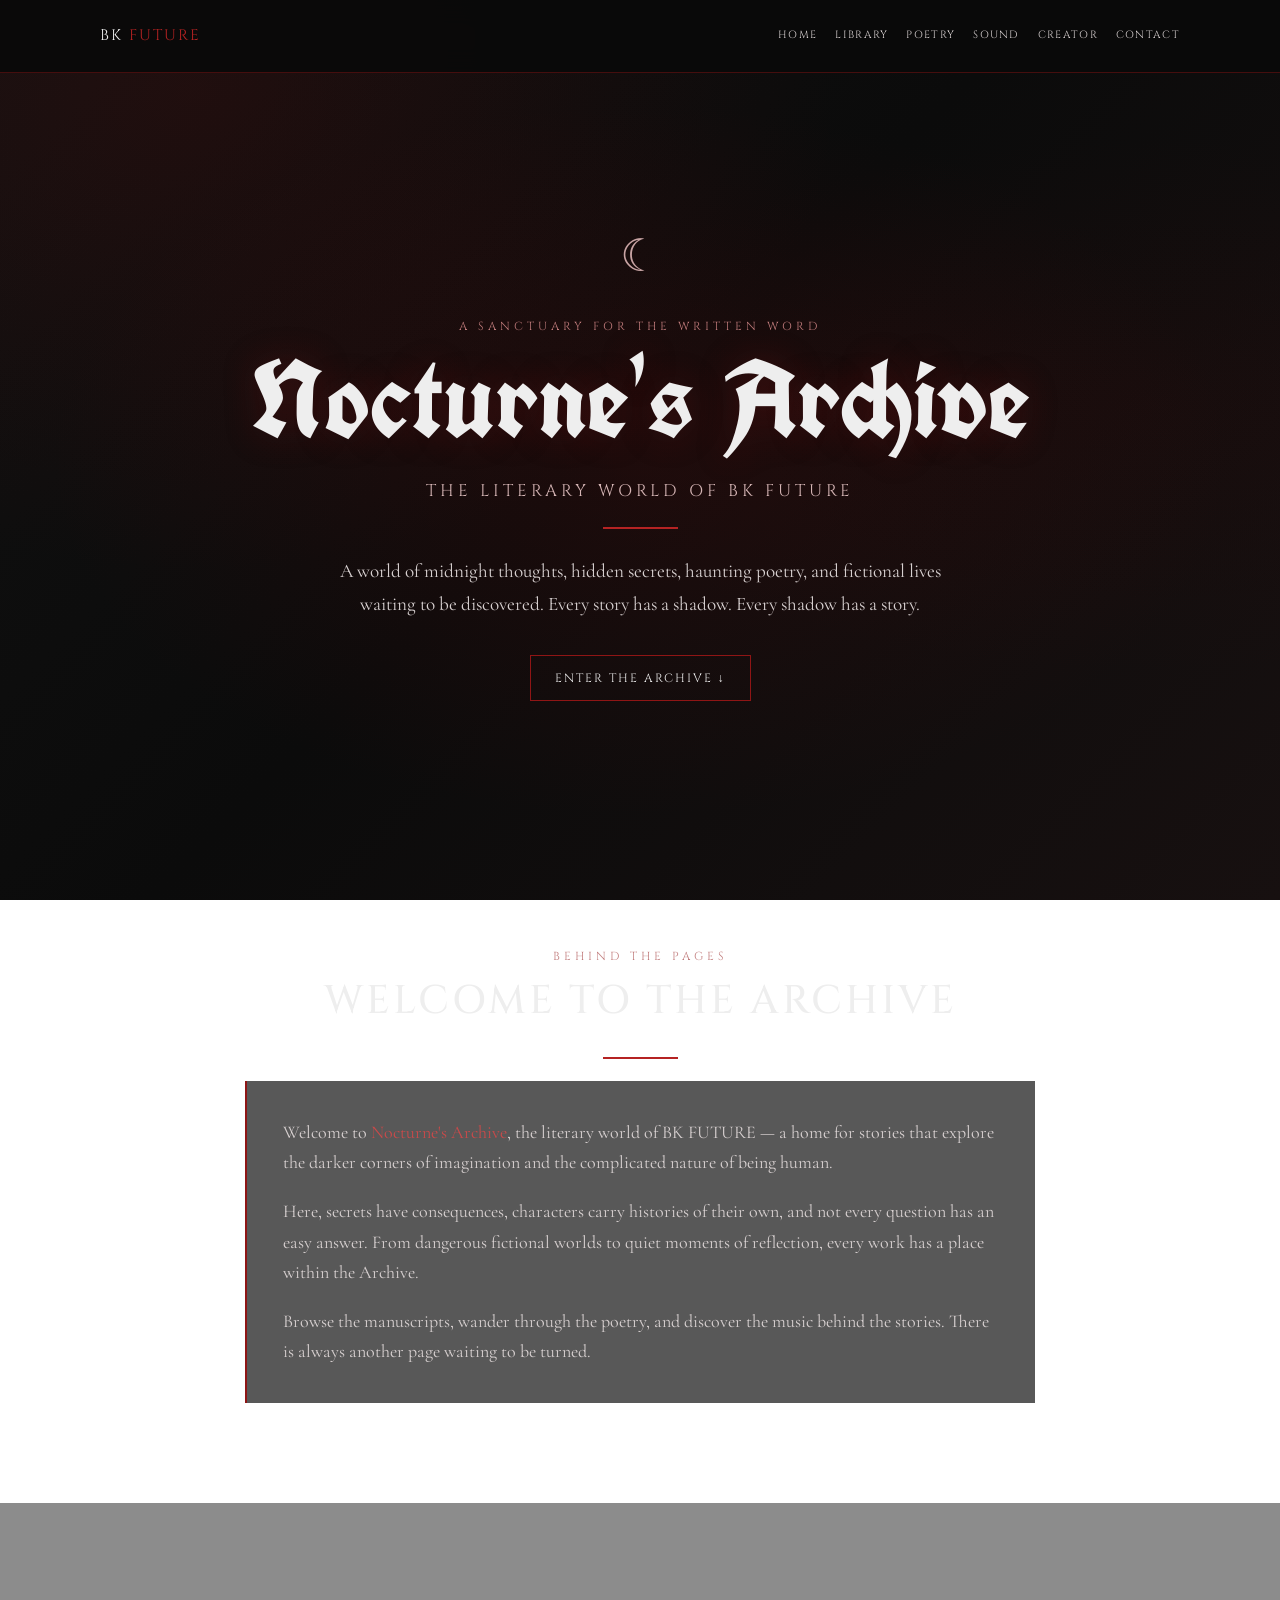
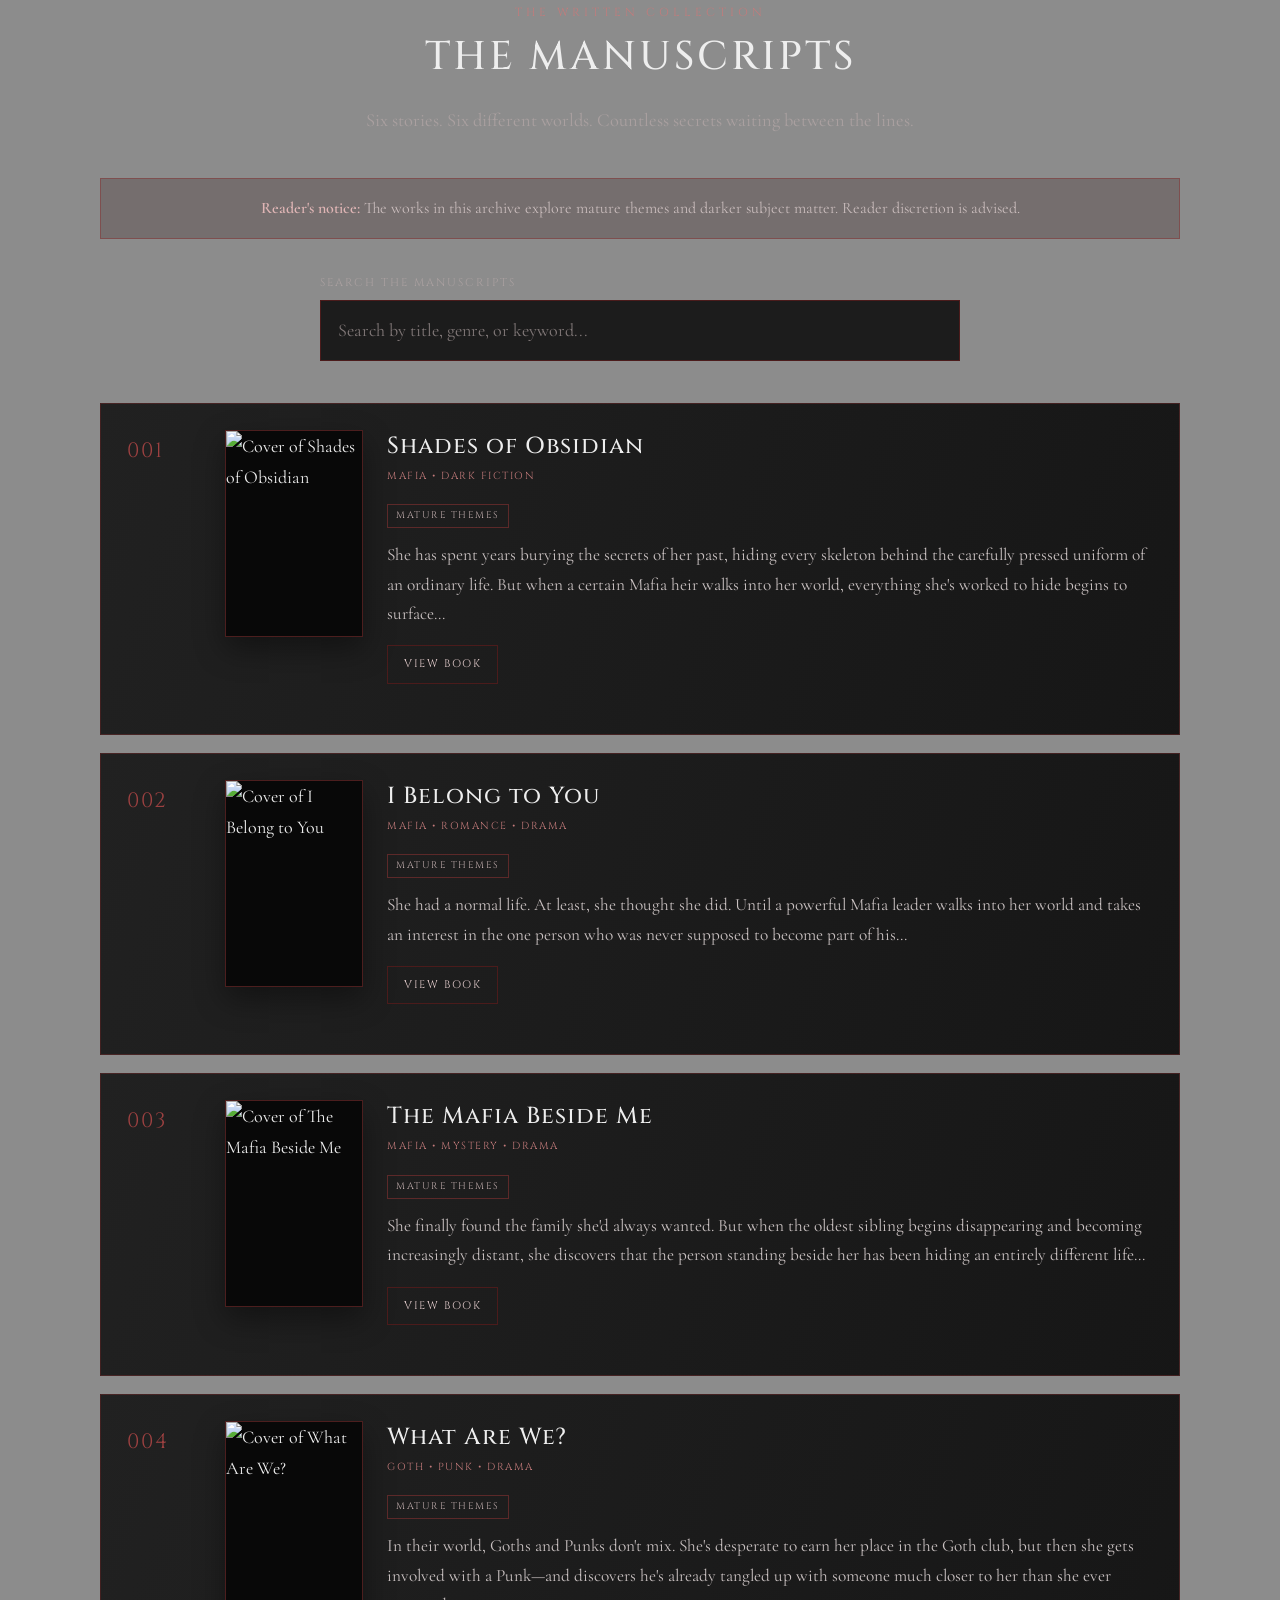
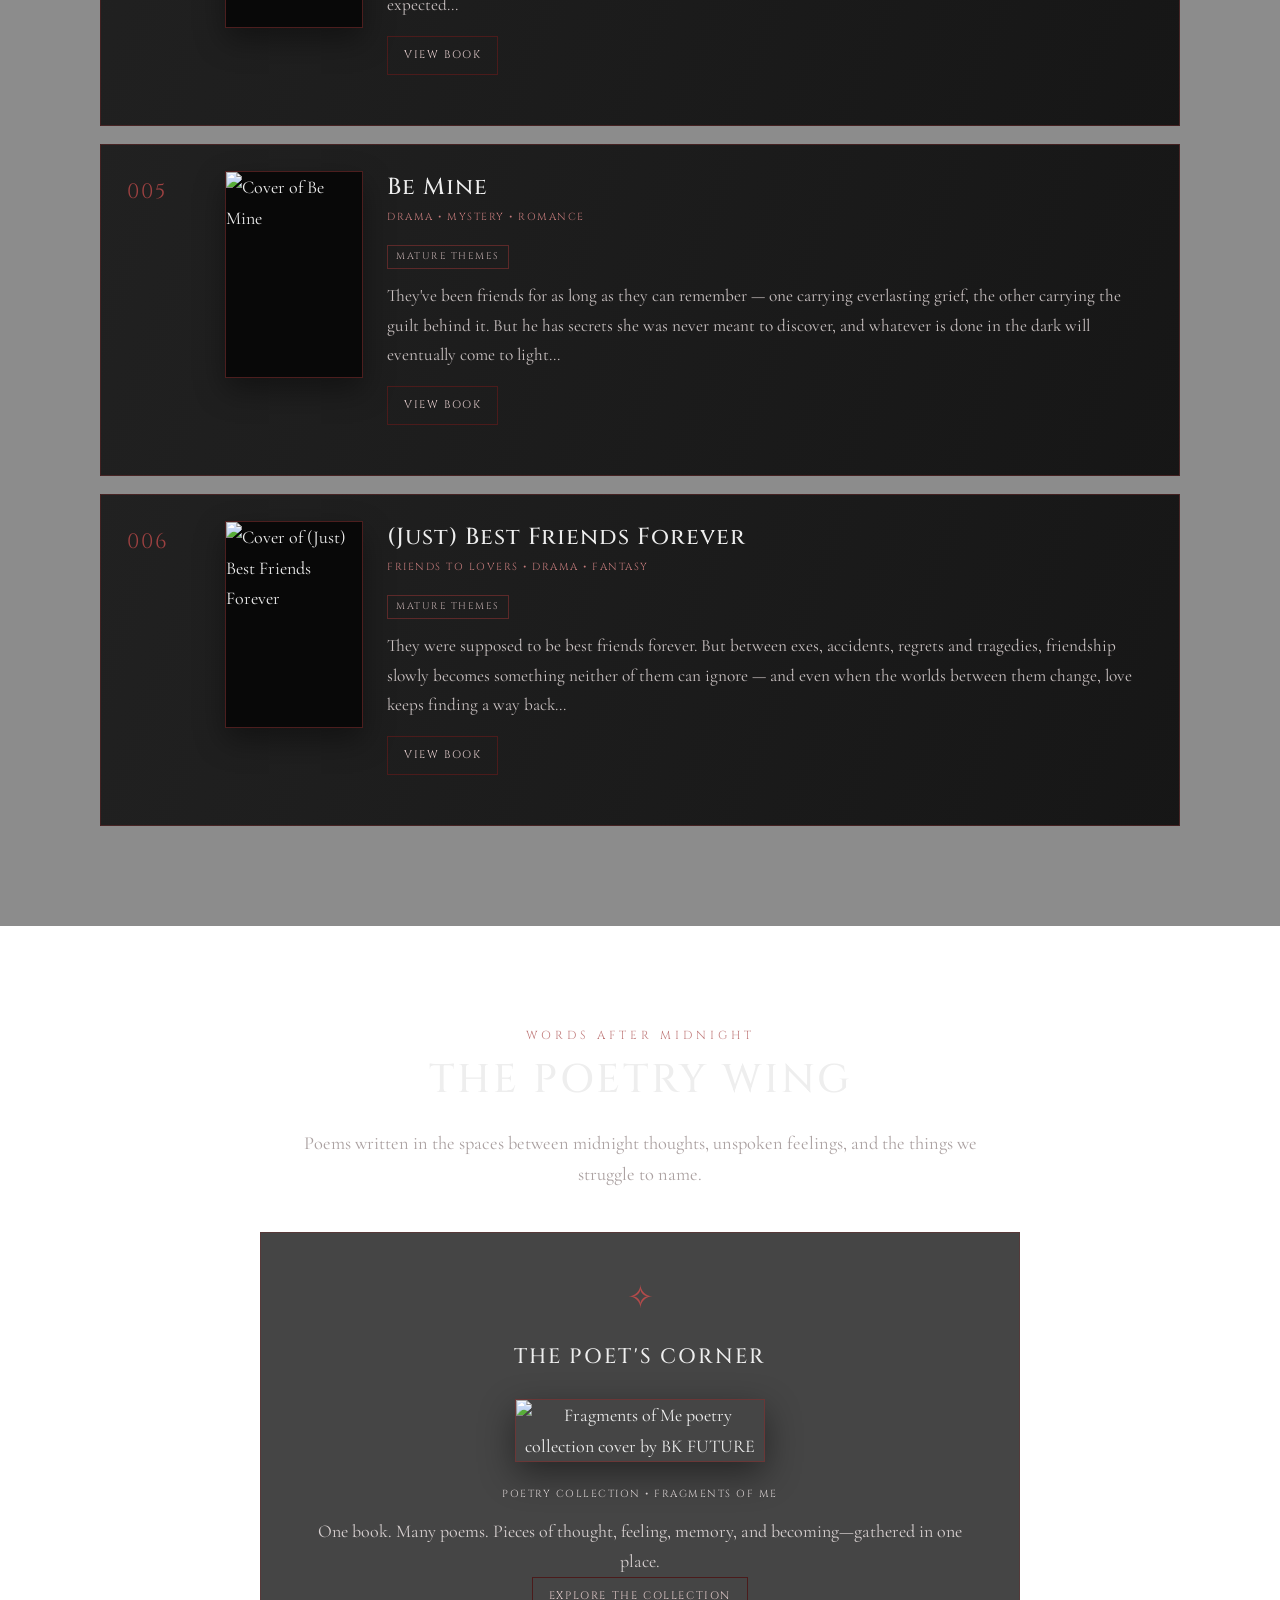
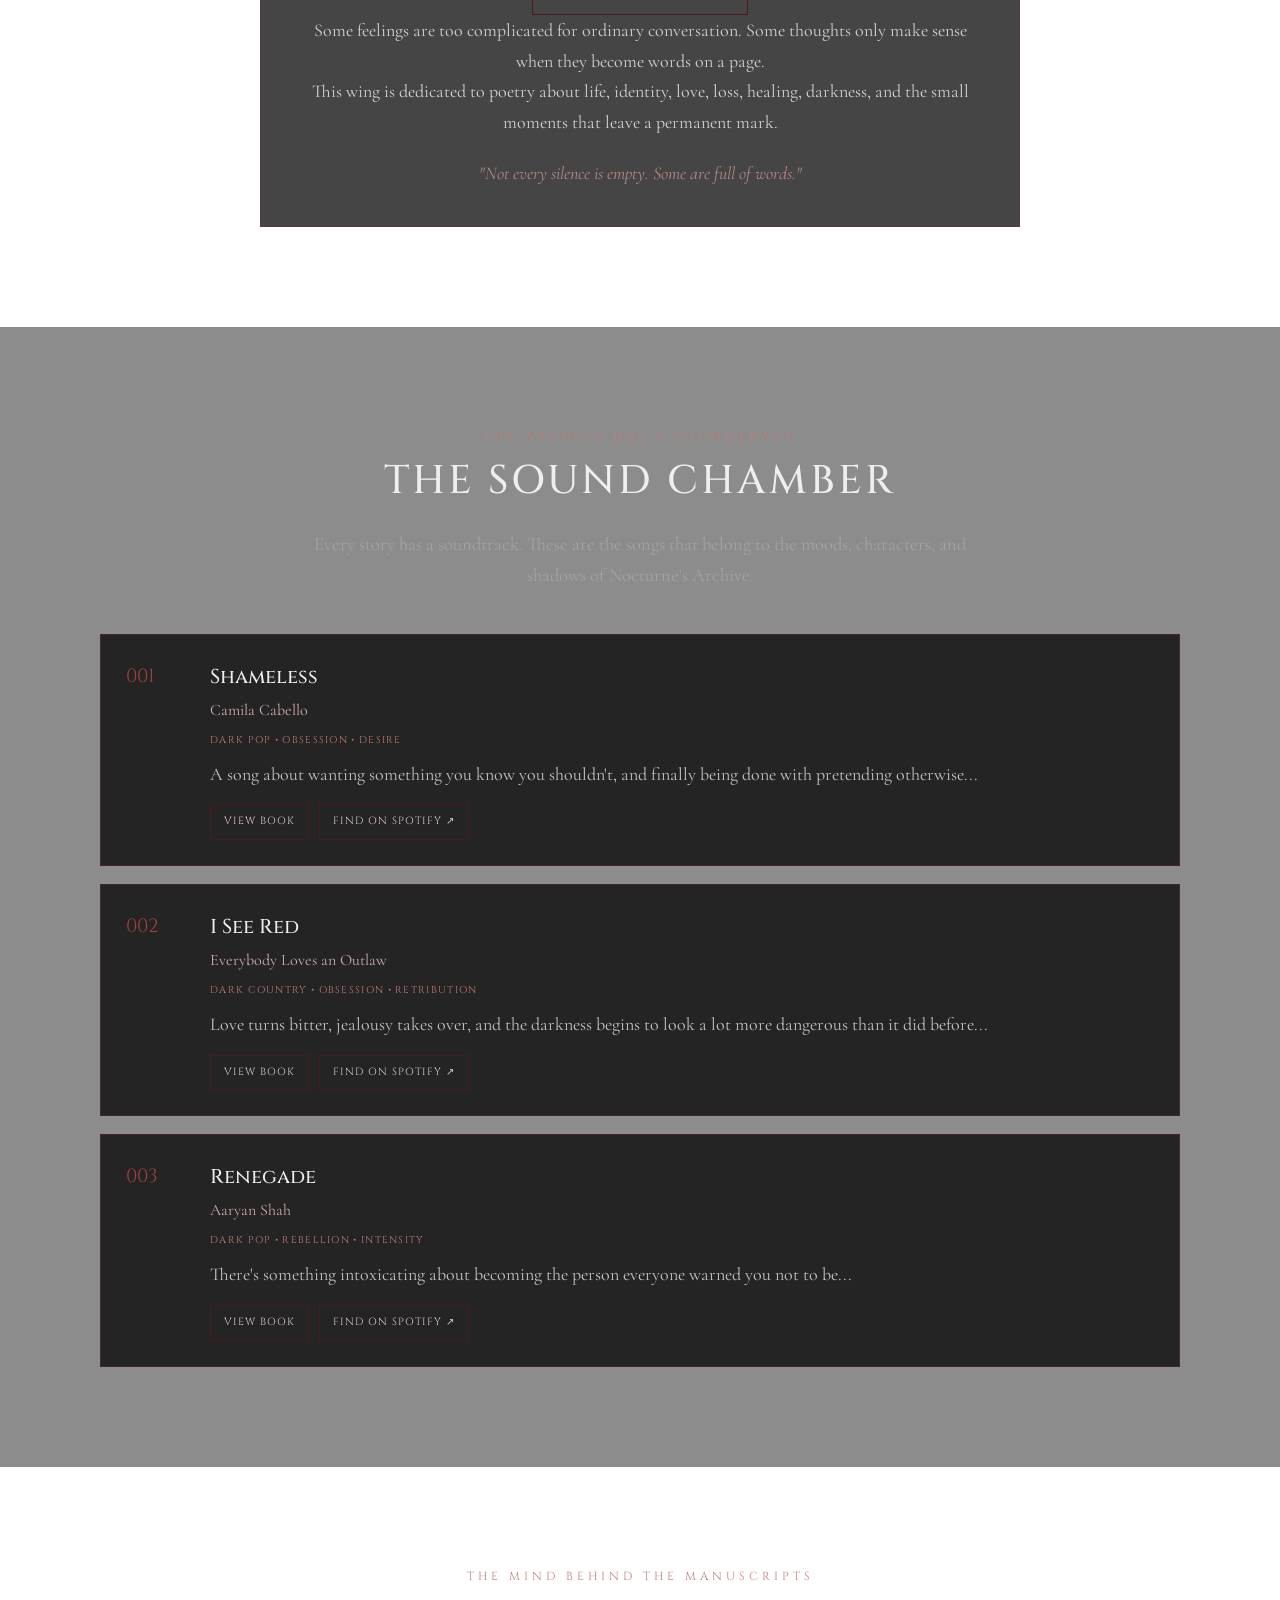
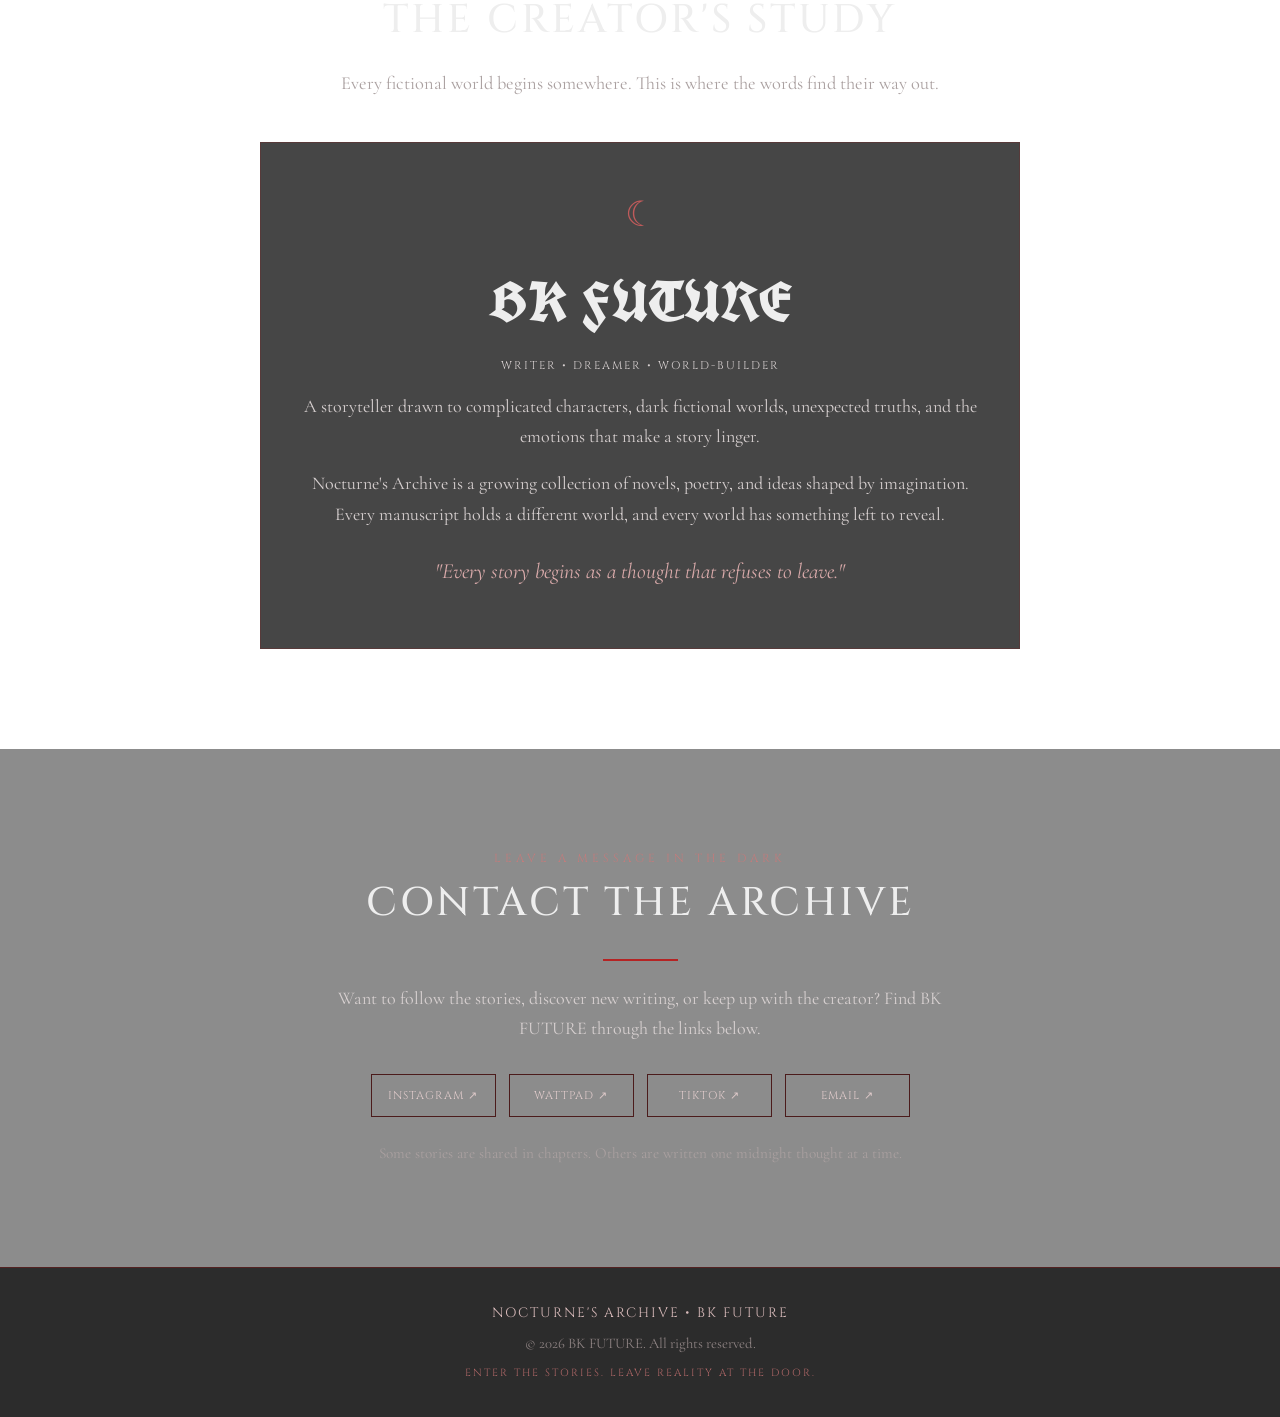
==== commit b30159f1: "Add files via upload" ====
--- a/index.html
+++ b/index.html
@@ -5,8 +5,7 @@
     <meta name="viewport" content="width=device-width, initial-scale=1.0">
 
     <!-- Google Search Console verification -->
-    <meta name="google-site-verification" content="<meta name="google-site-verification" content="-IF7w72Ri2BwyHERIY7JdnJ8aAgEG17G0Kb_Ldhqfp8" />" />
-
+    <meta name="google-site-verification" content= "<meta name="google-site-verification" content="-IF7w72Ri2BwyHERIY7JdnJ8aAgEG17G0Kb_Ldhqfp8" />
     <!-- Website information -->
     <title>Nocturne's Archive | BK FUTURE</title>
     <meta name="description" content="Explore Nocturne’s Archive by BK FUTURE, featuring dark fiction, mafia stories, romance, poetry, and haunting tales where secrets, shadows, and imagination collide.">
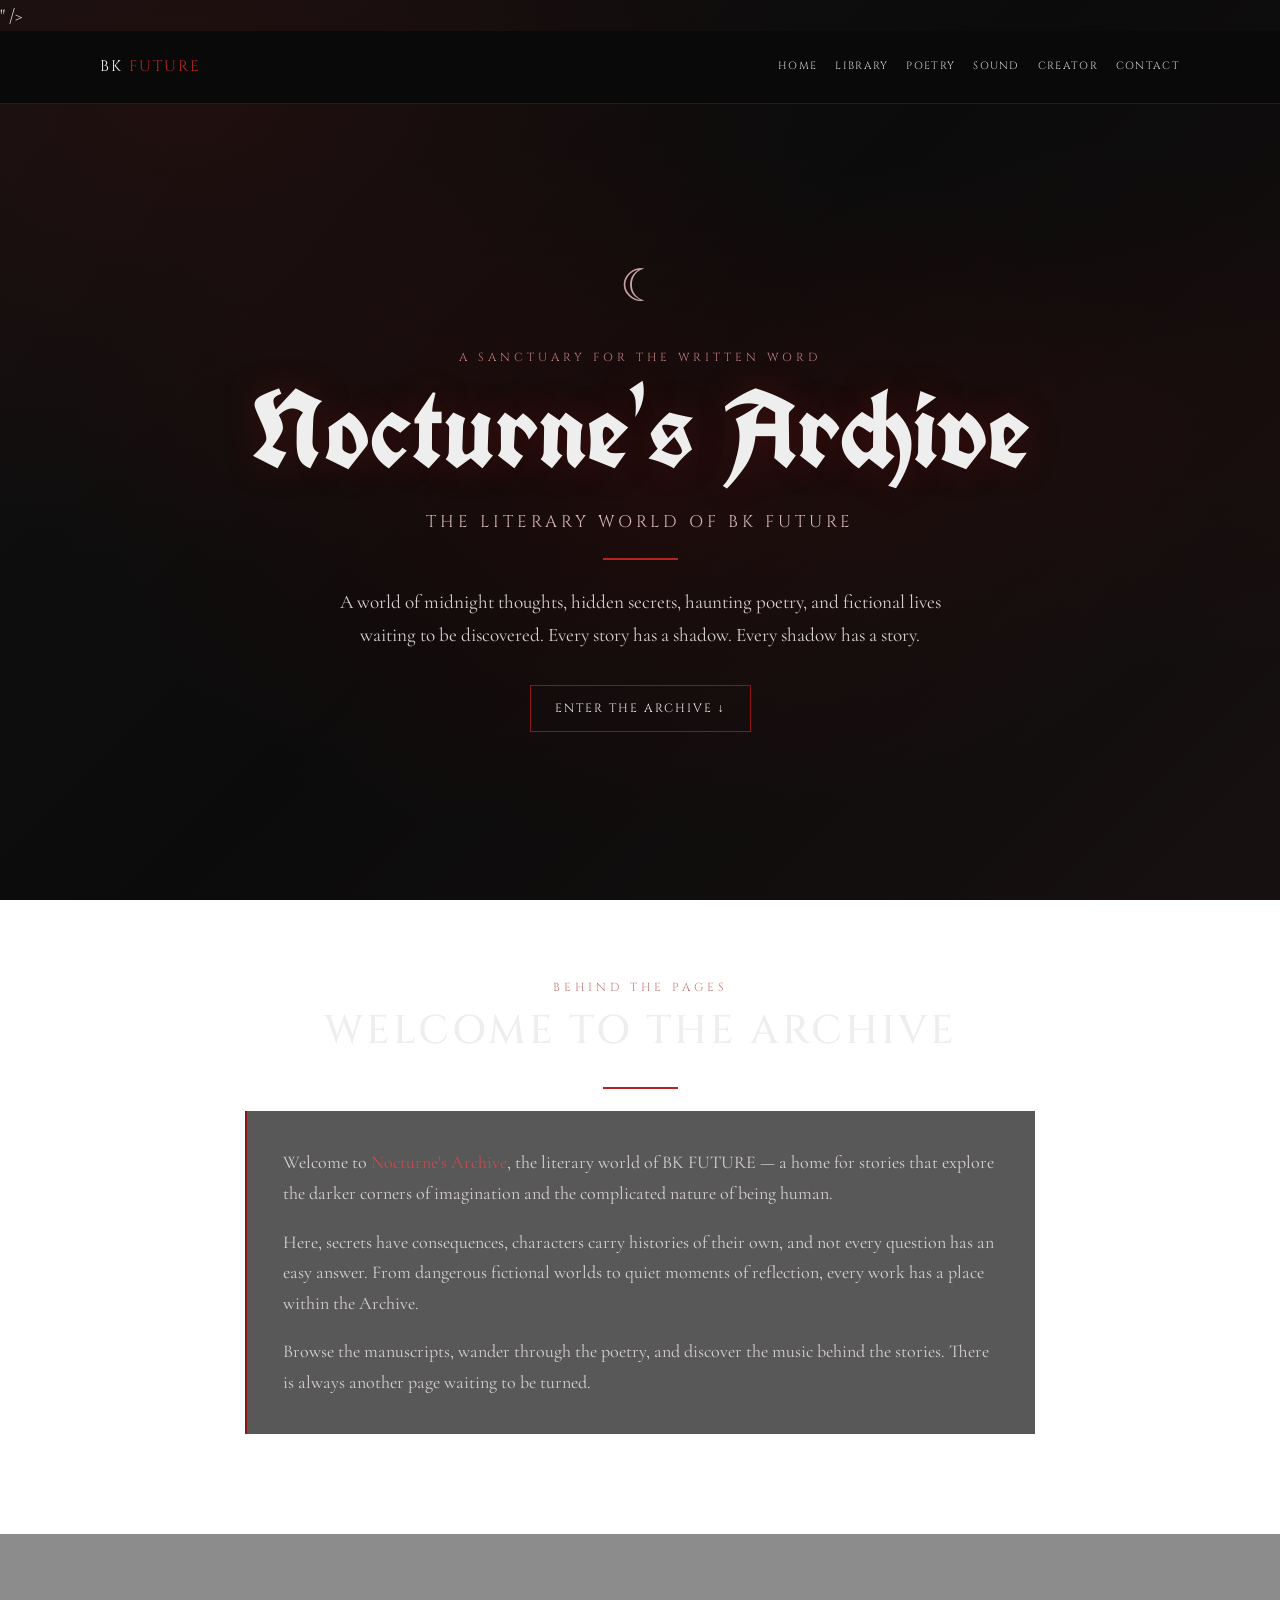
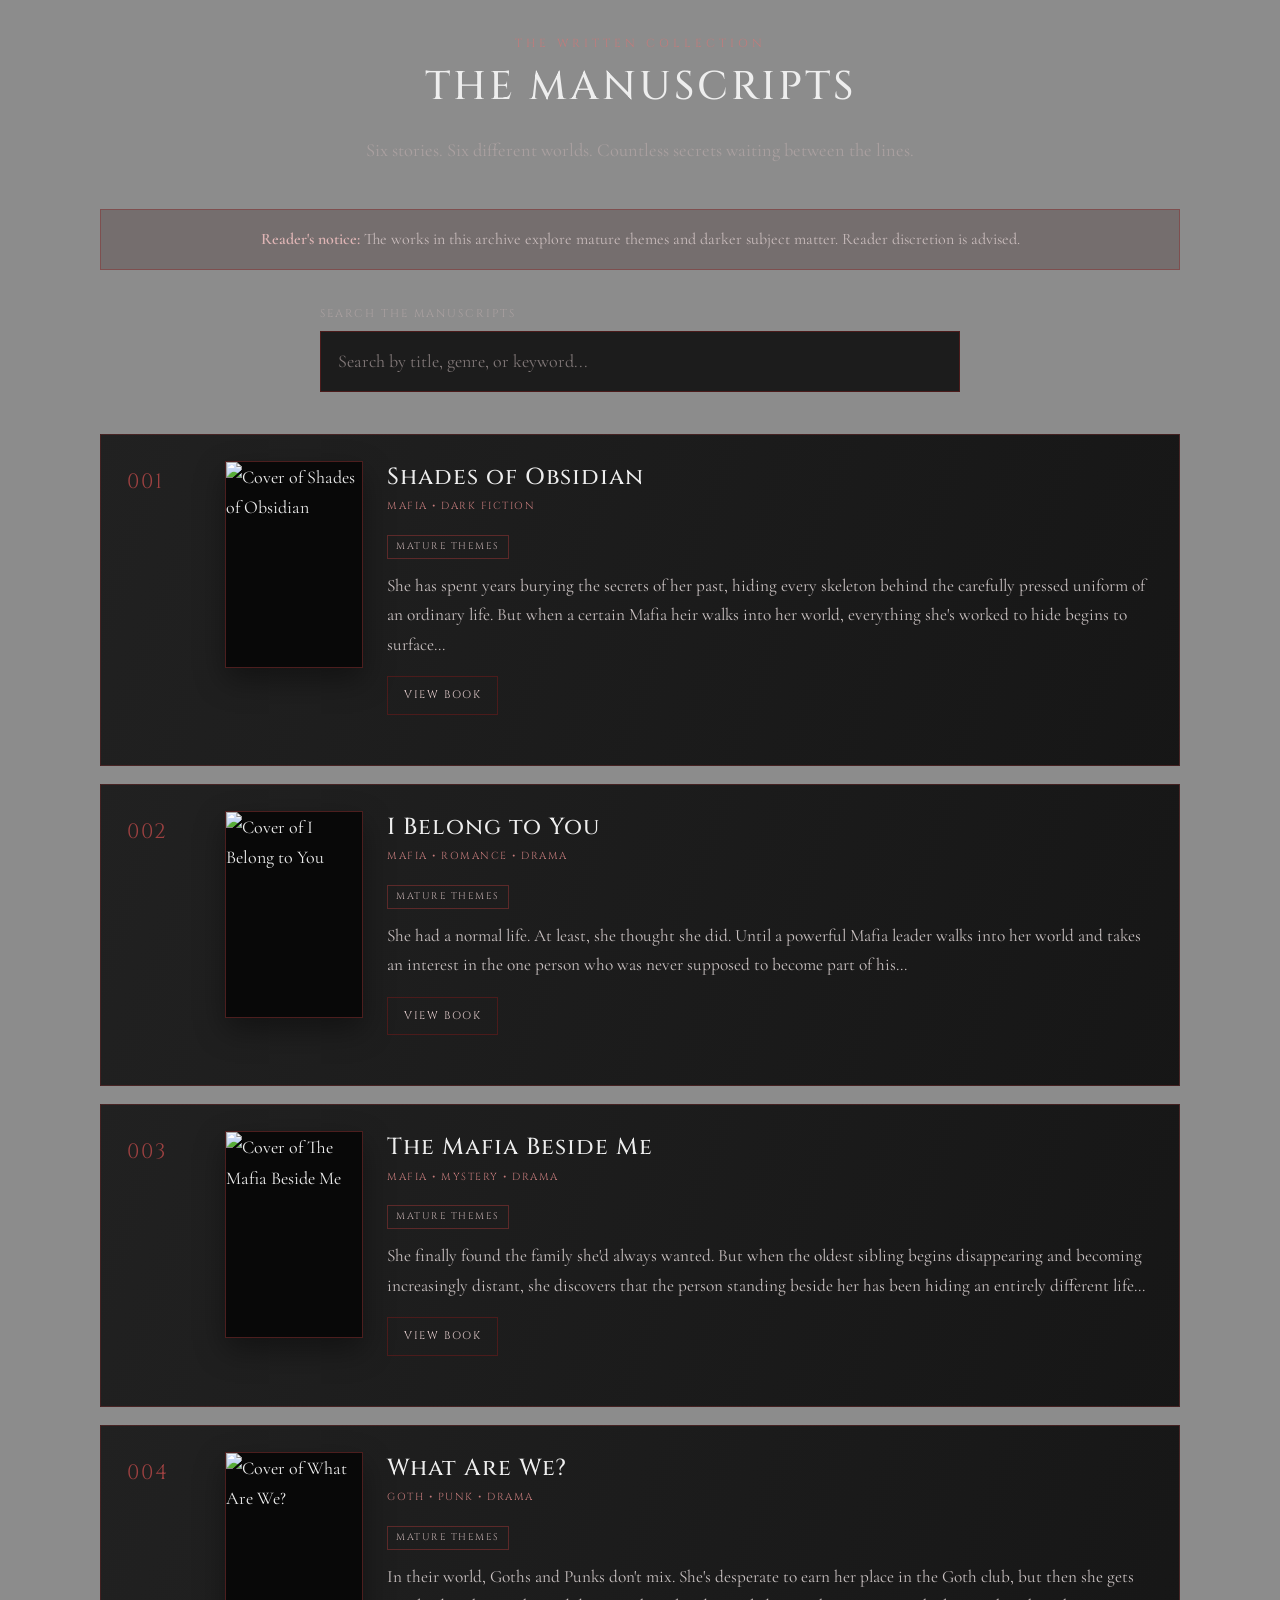
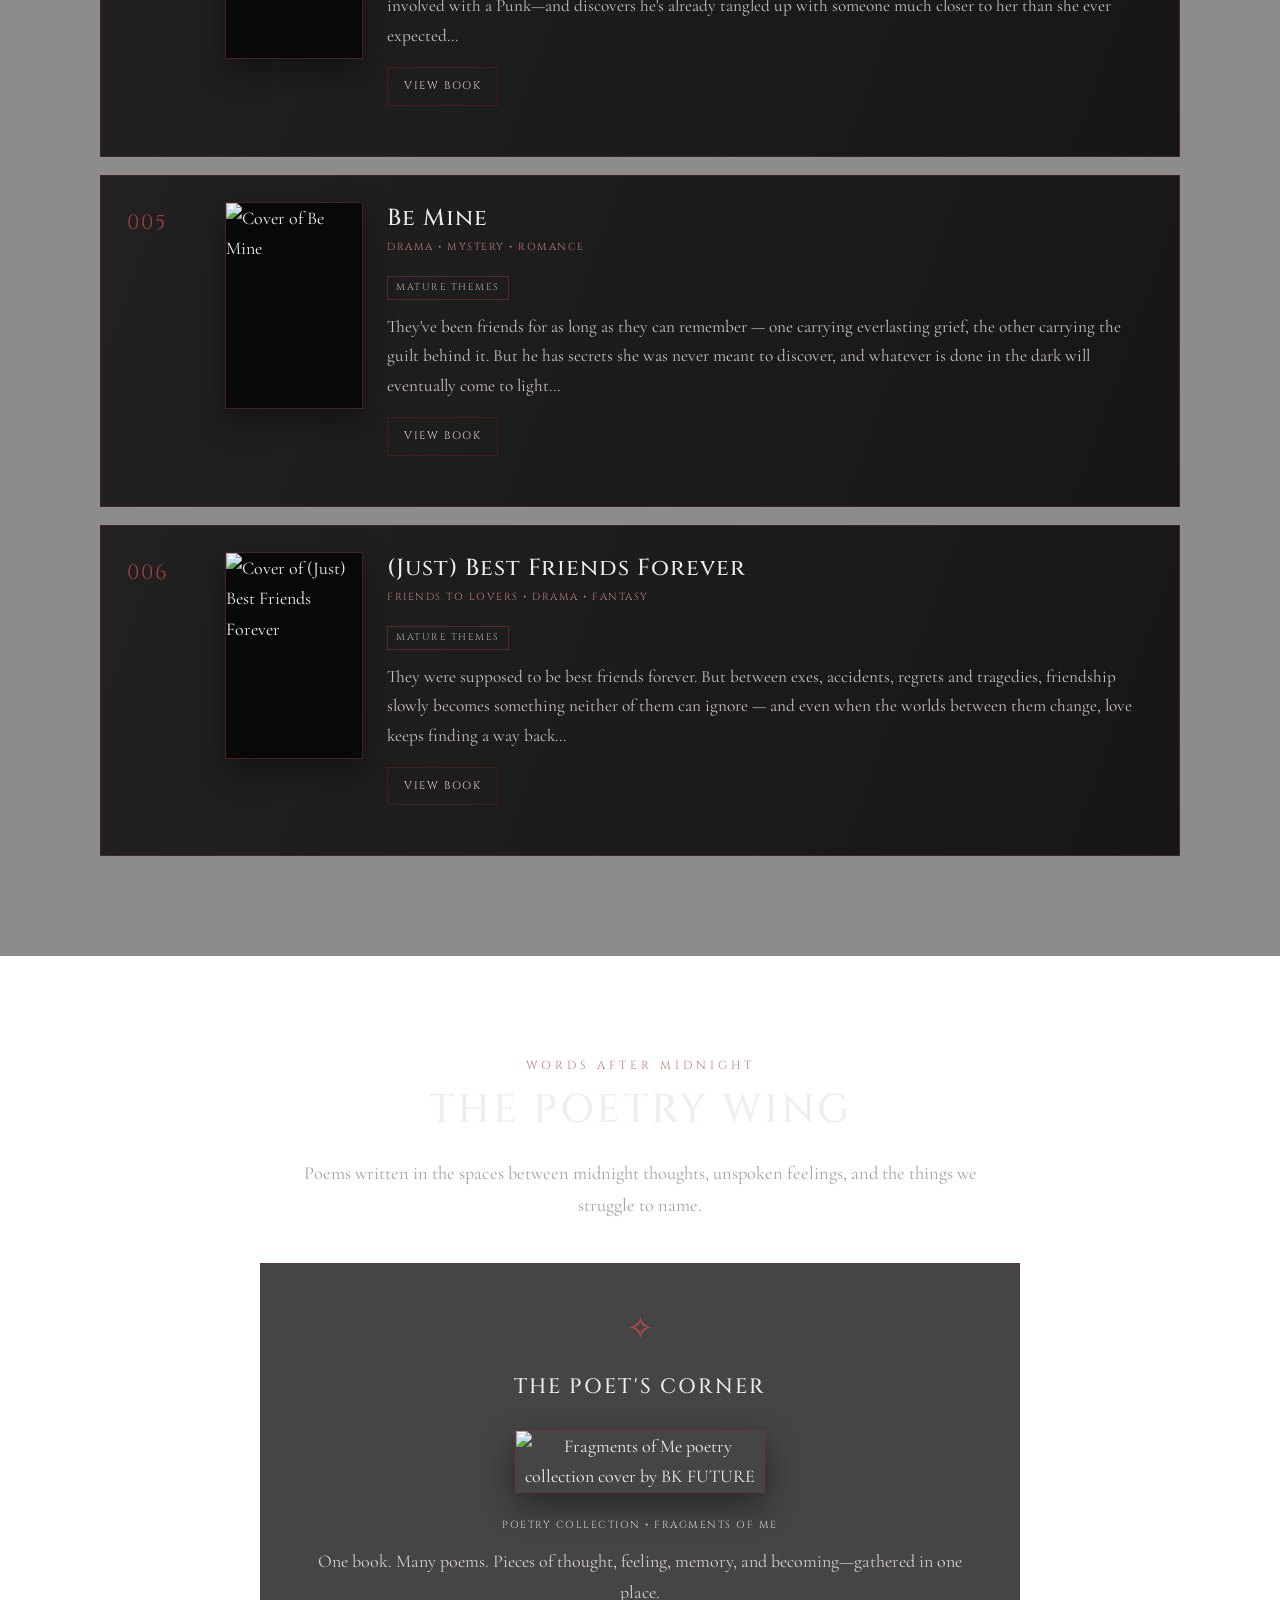
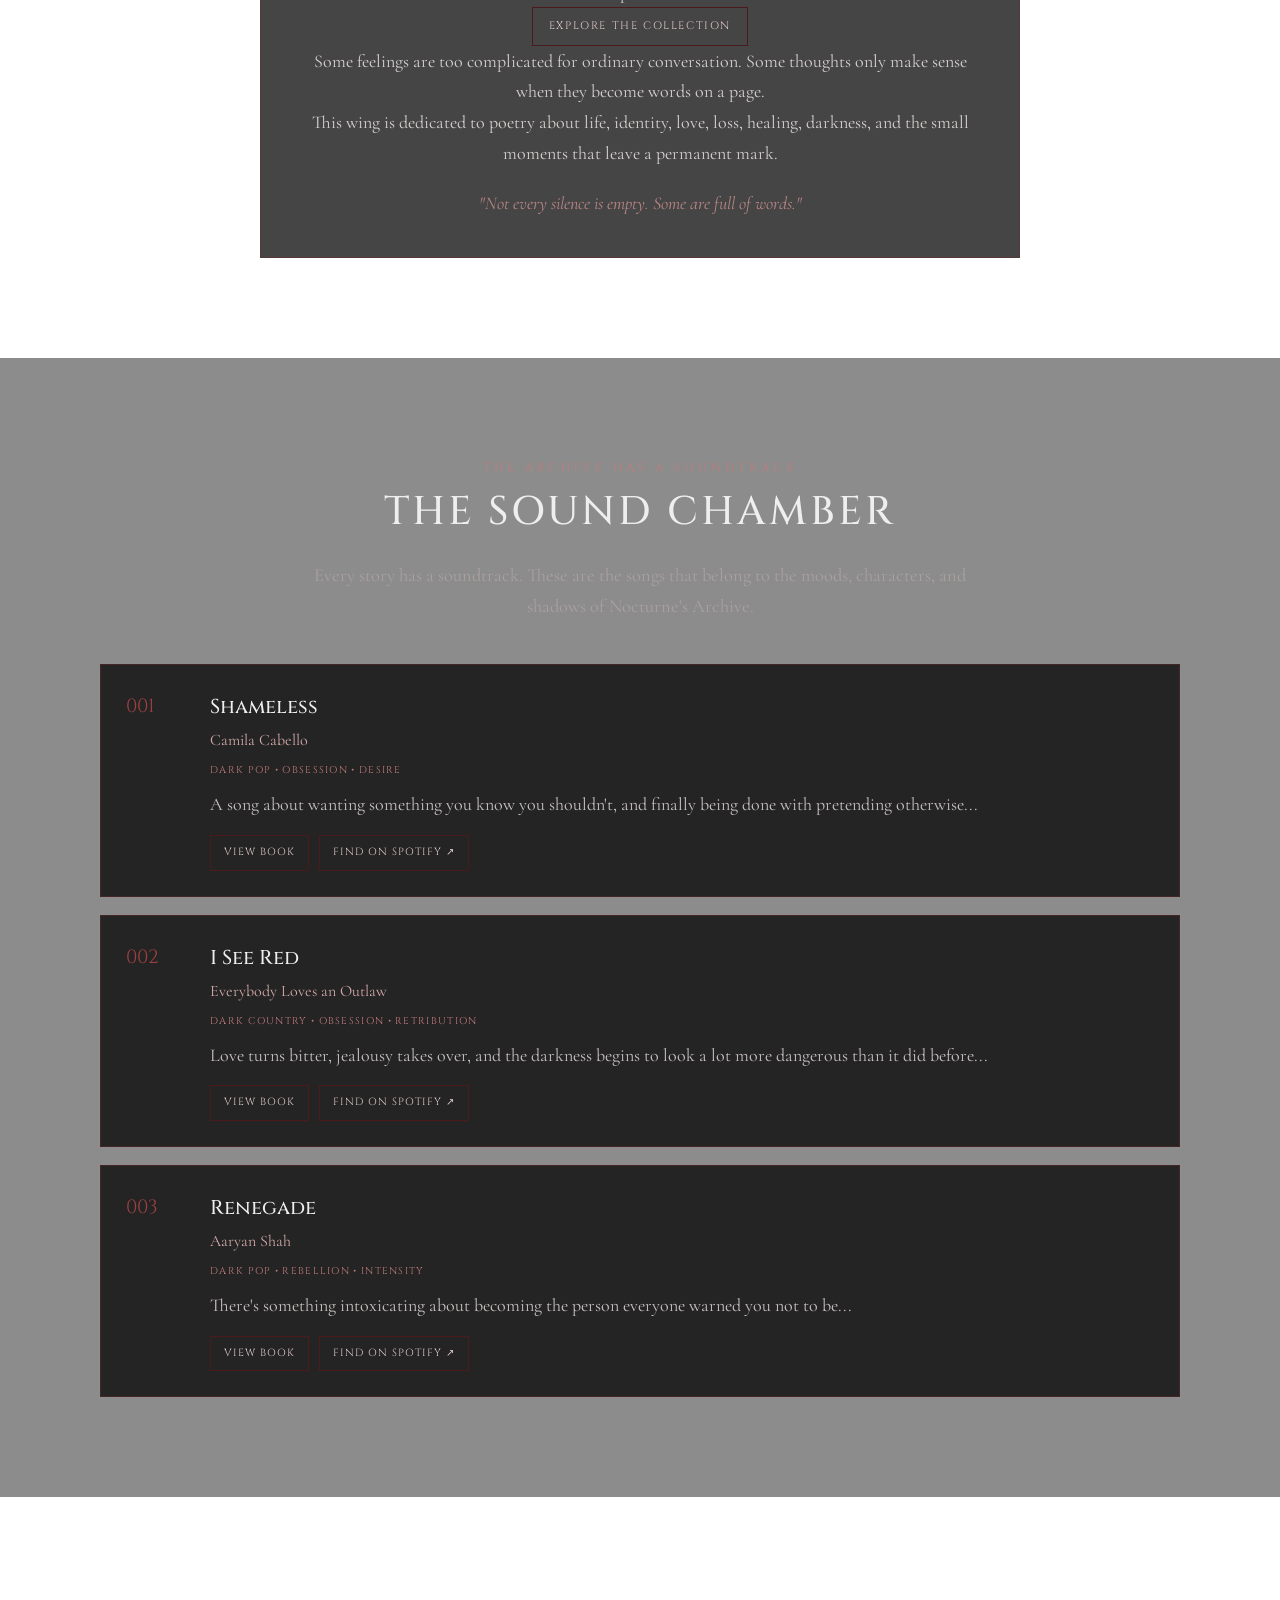
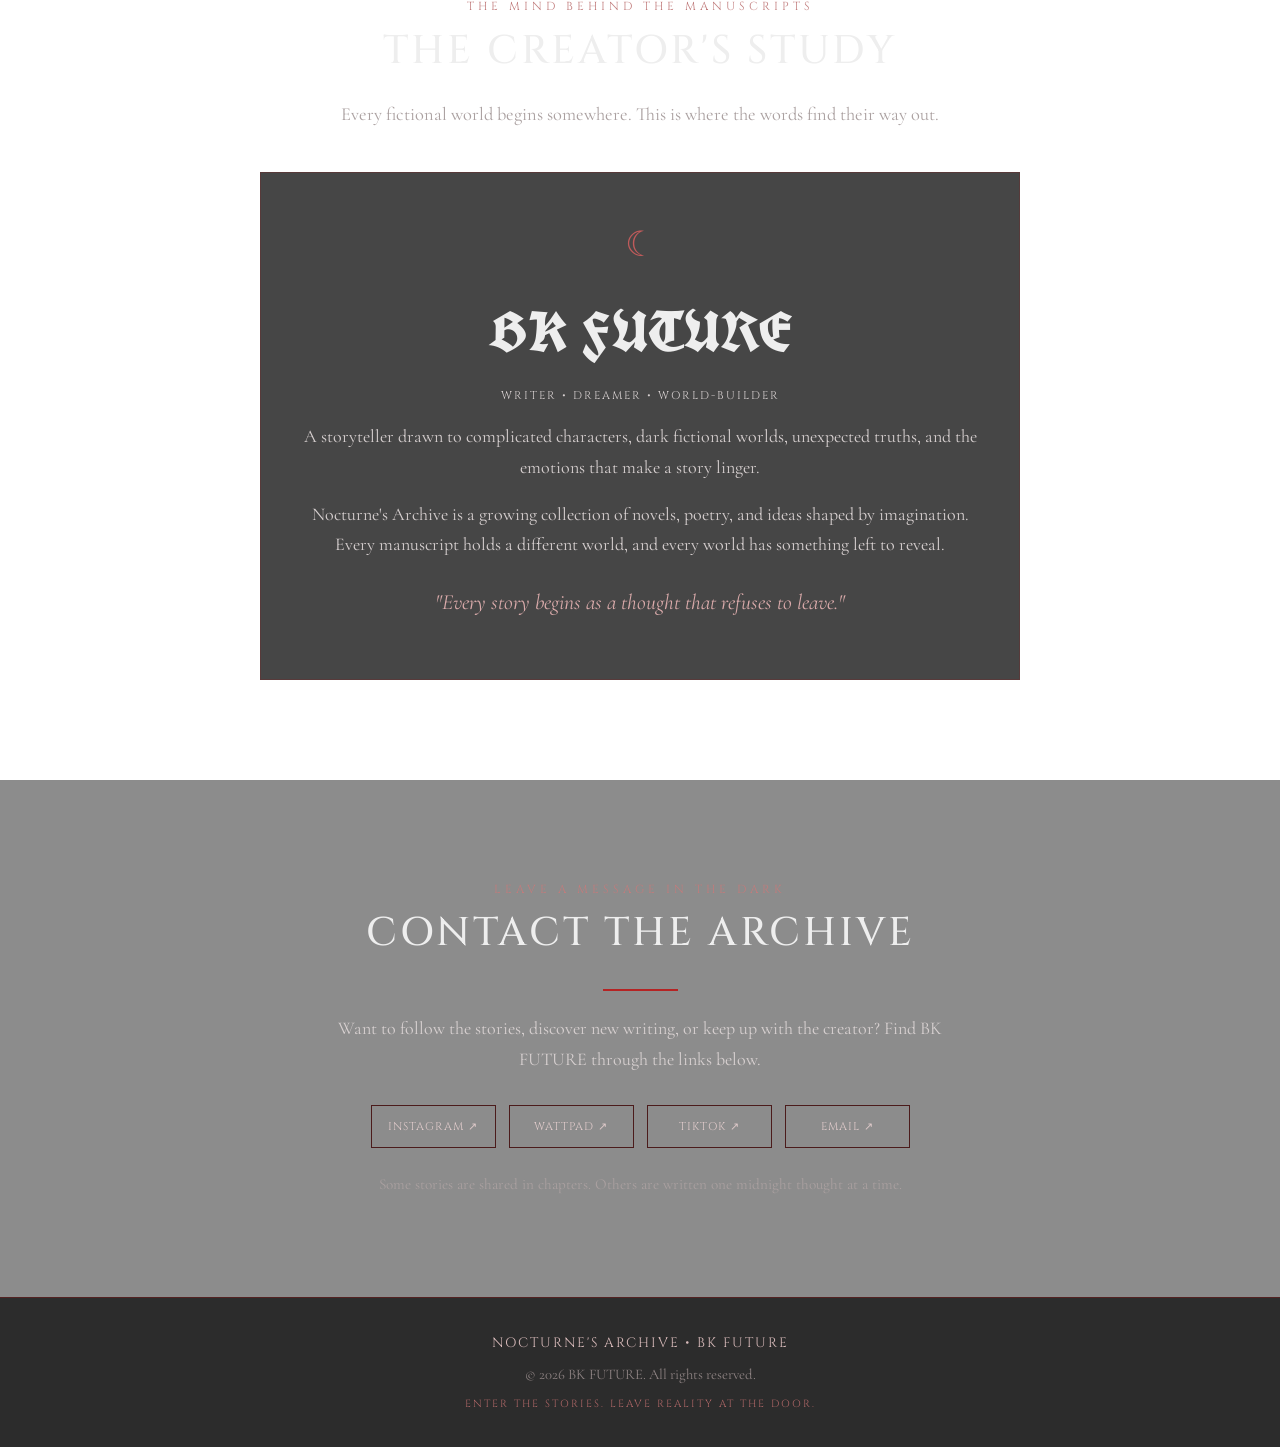
==== commit 53a3e78c: "Add files via upload" ====
--- a/index.html
+++ b/index.html
@@ -5,7 +5,8 @@
     <meta name="viewport" content="width=device-width, initial-scale=1.0">
 
     <!-- Google Search Console verification -->
-    <meta name="google-site-verification" content= "<meta name="google-site-verification" content="-IF7w72Ri2BwyHERIY7JdnJ8aAgEG17G0Kb_Ldhqfp8" />
+    <meta name="google-site-verification" content="<meta name="google-site-verification" content="-IF7w72Ri2BwyHERIY7JdnJ8aAgEG17G0Kb_Ldhqfp8" />" />
+
     <!-- Website information -->
     <title>Nocturne's Archive | BK FUTURE</title>
     <meta name="description" content="Explore Nocturne’s Archive by BK FUTURE, featuring dark fiction, mafia stories, romance, poetry, and haunting tales where secrets, shadows, and imagination collide.">
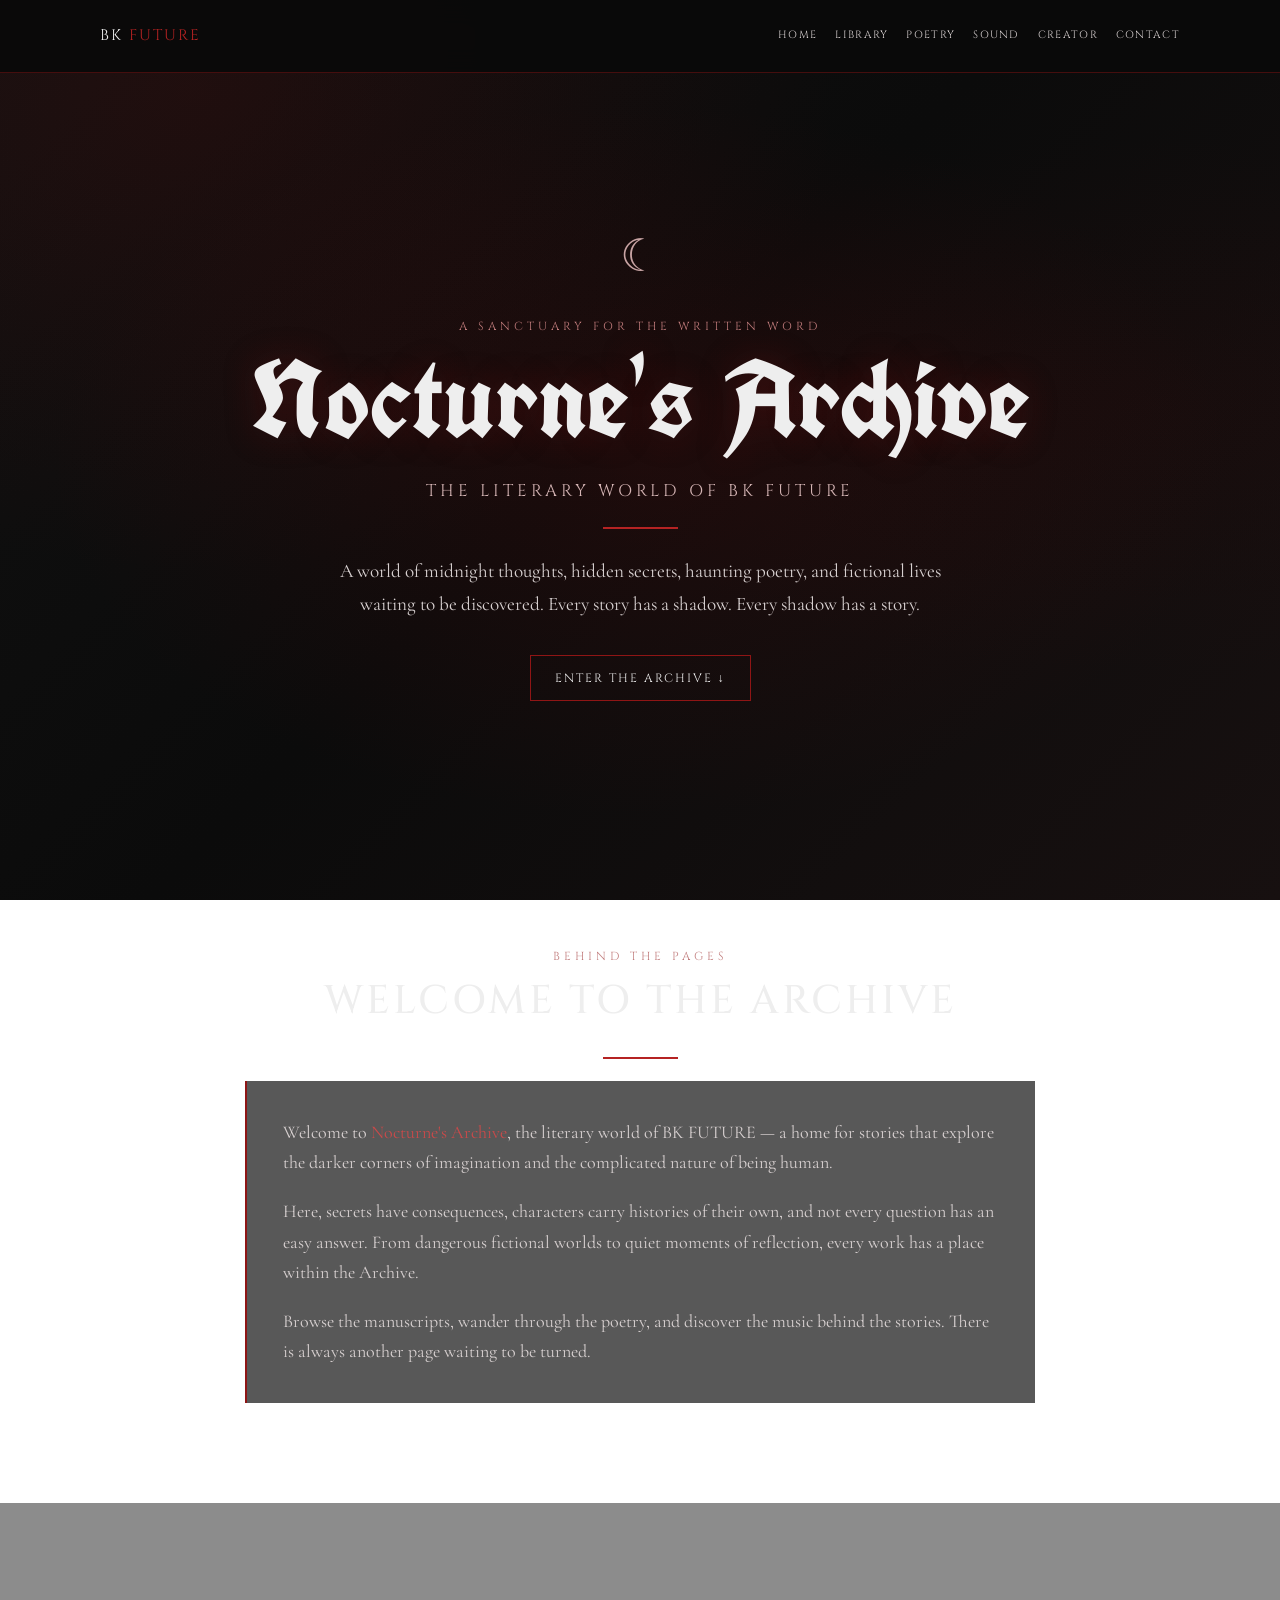
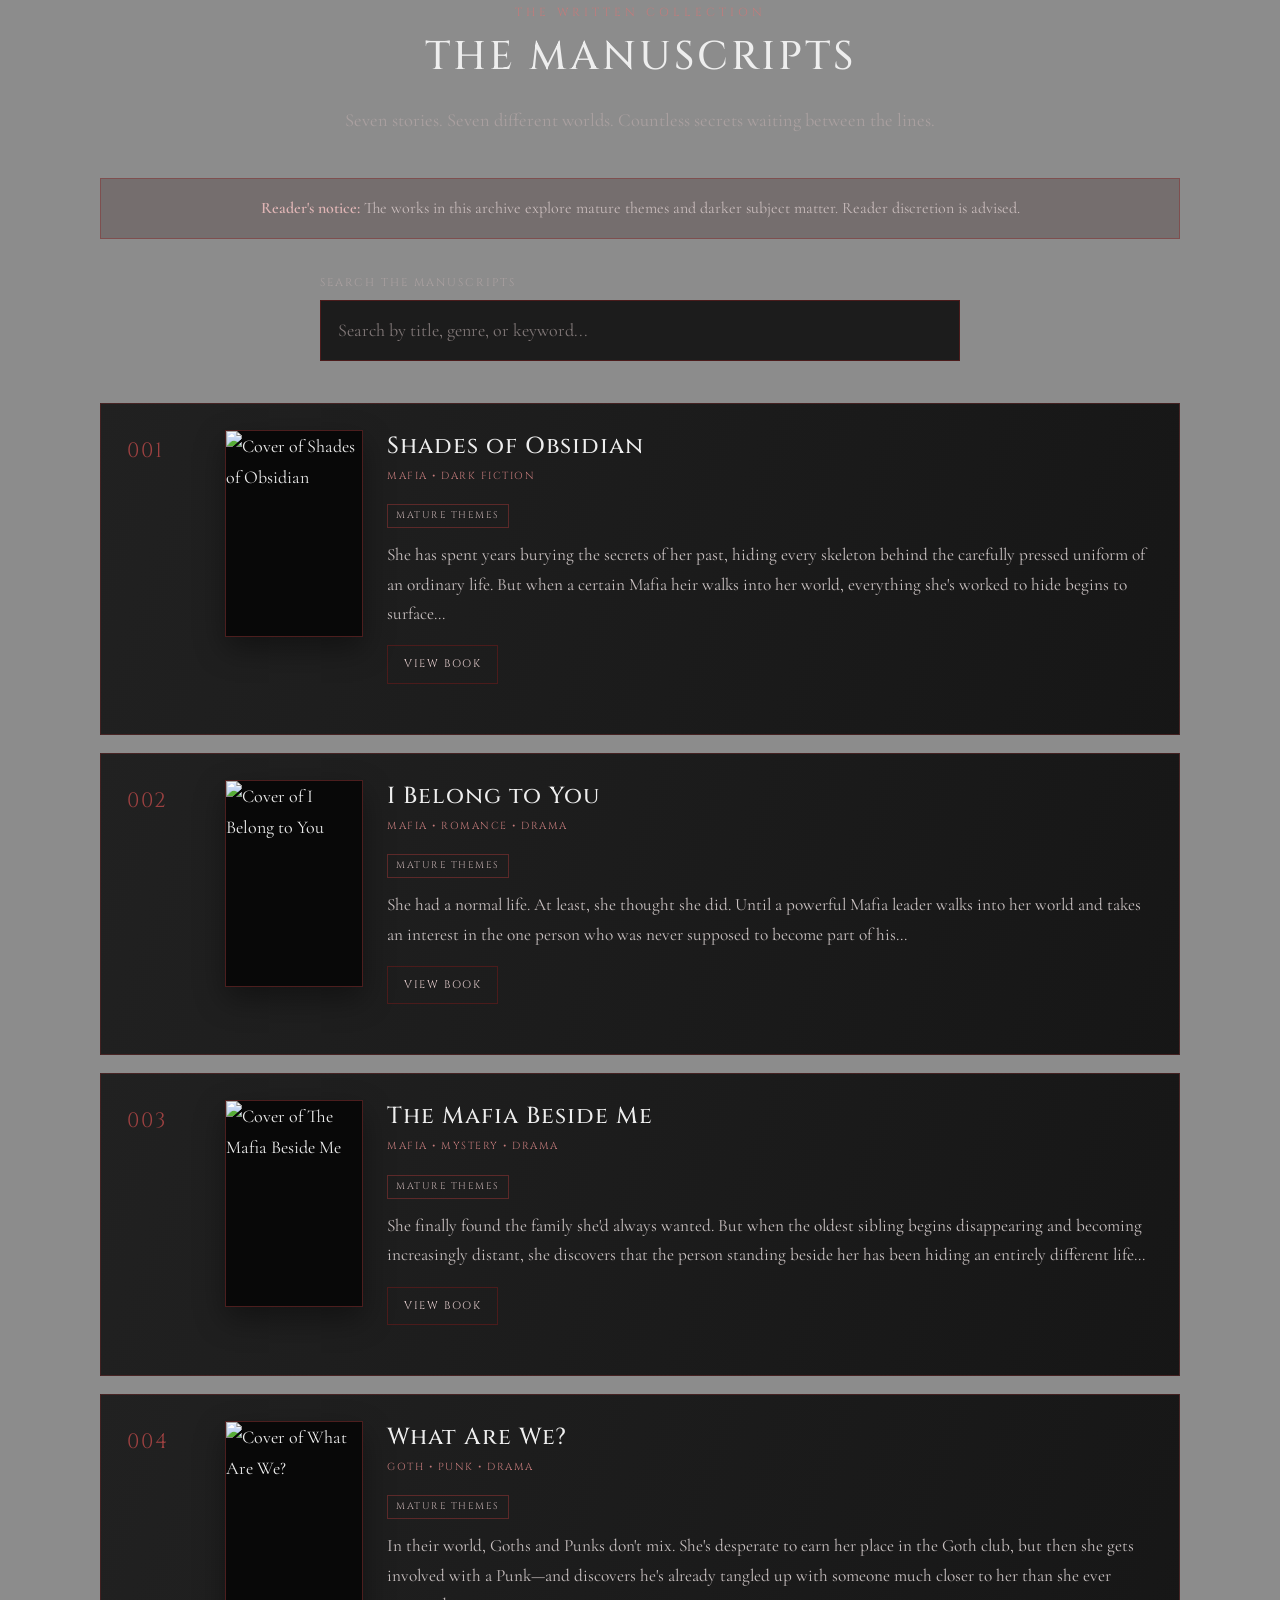
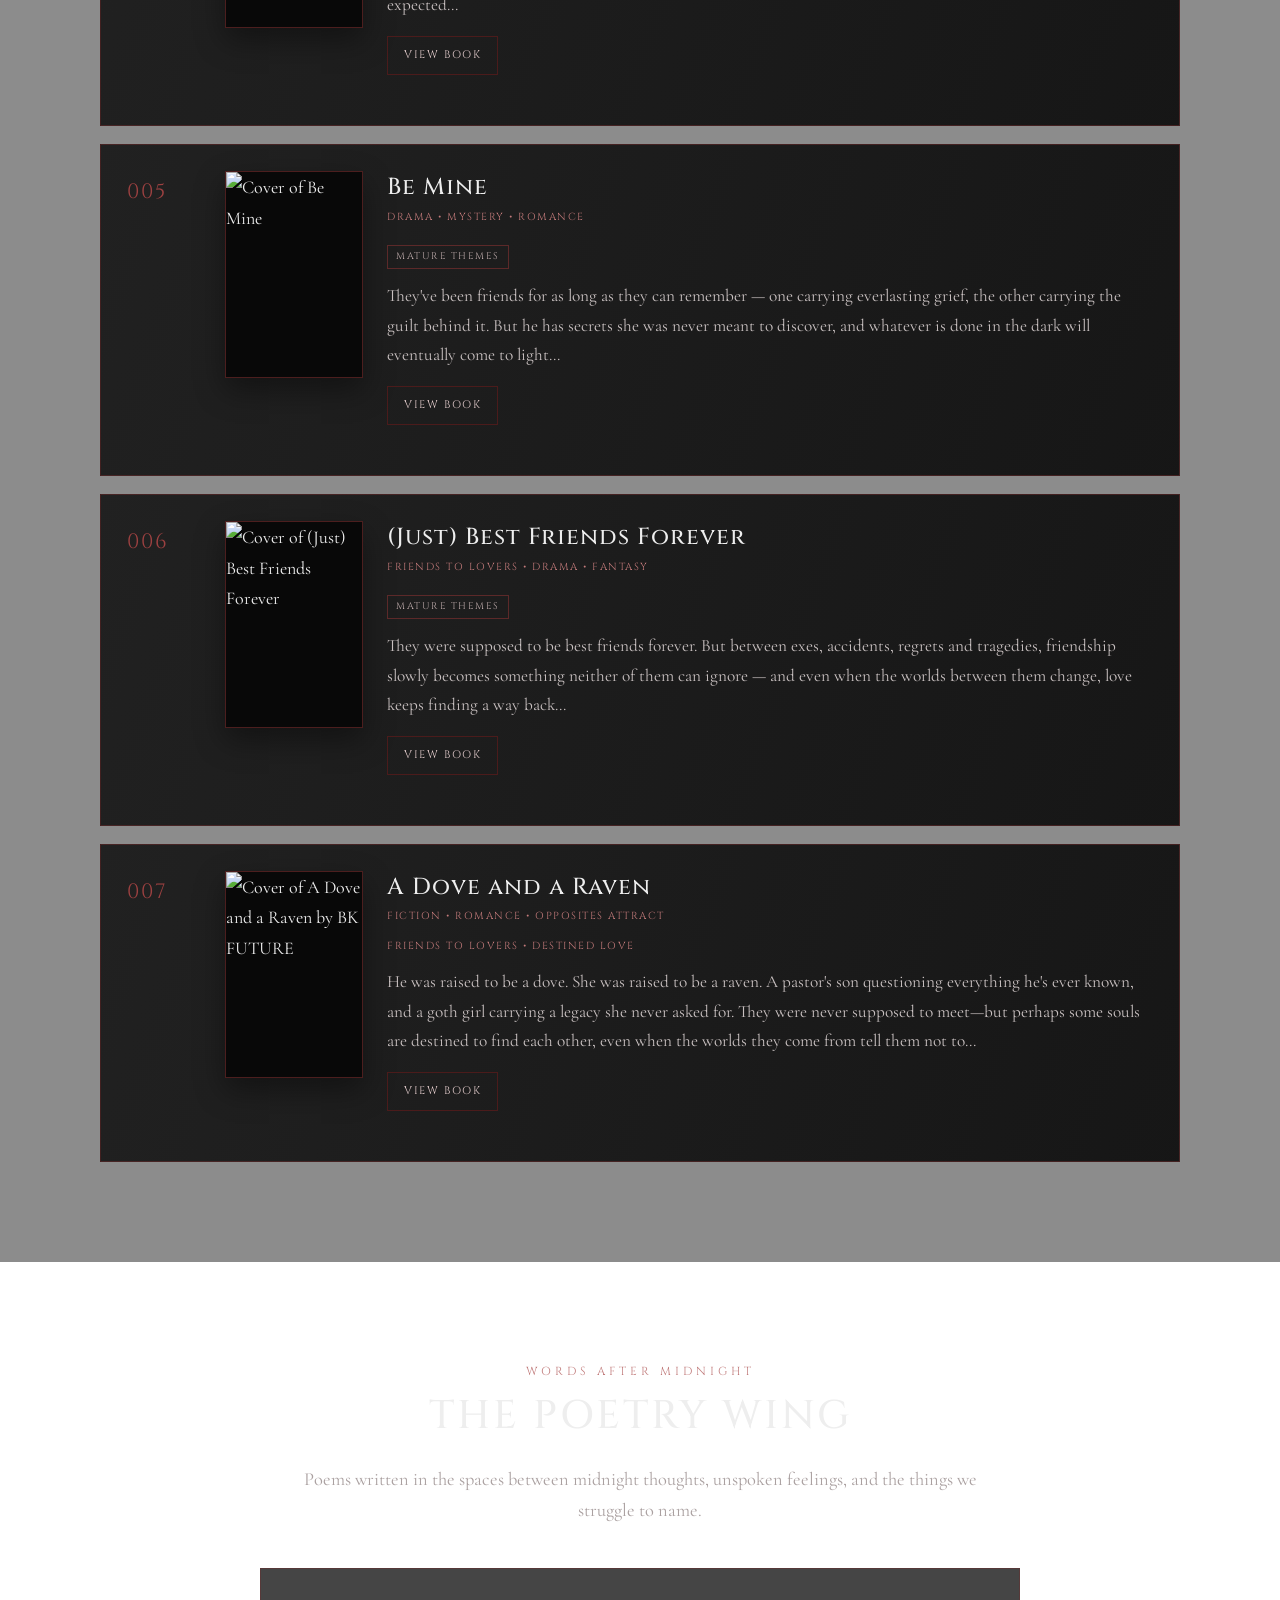
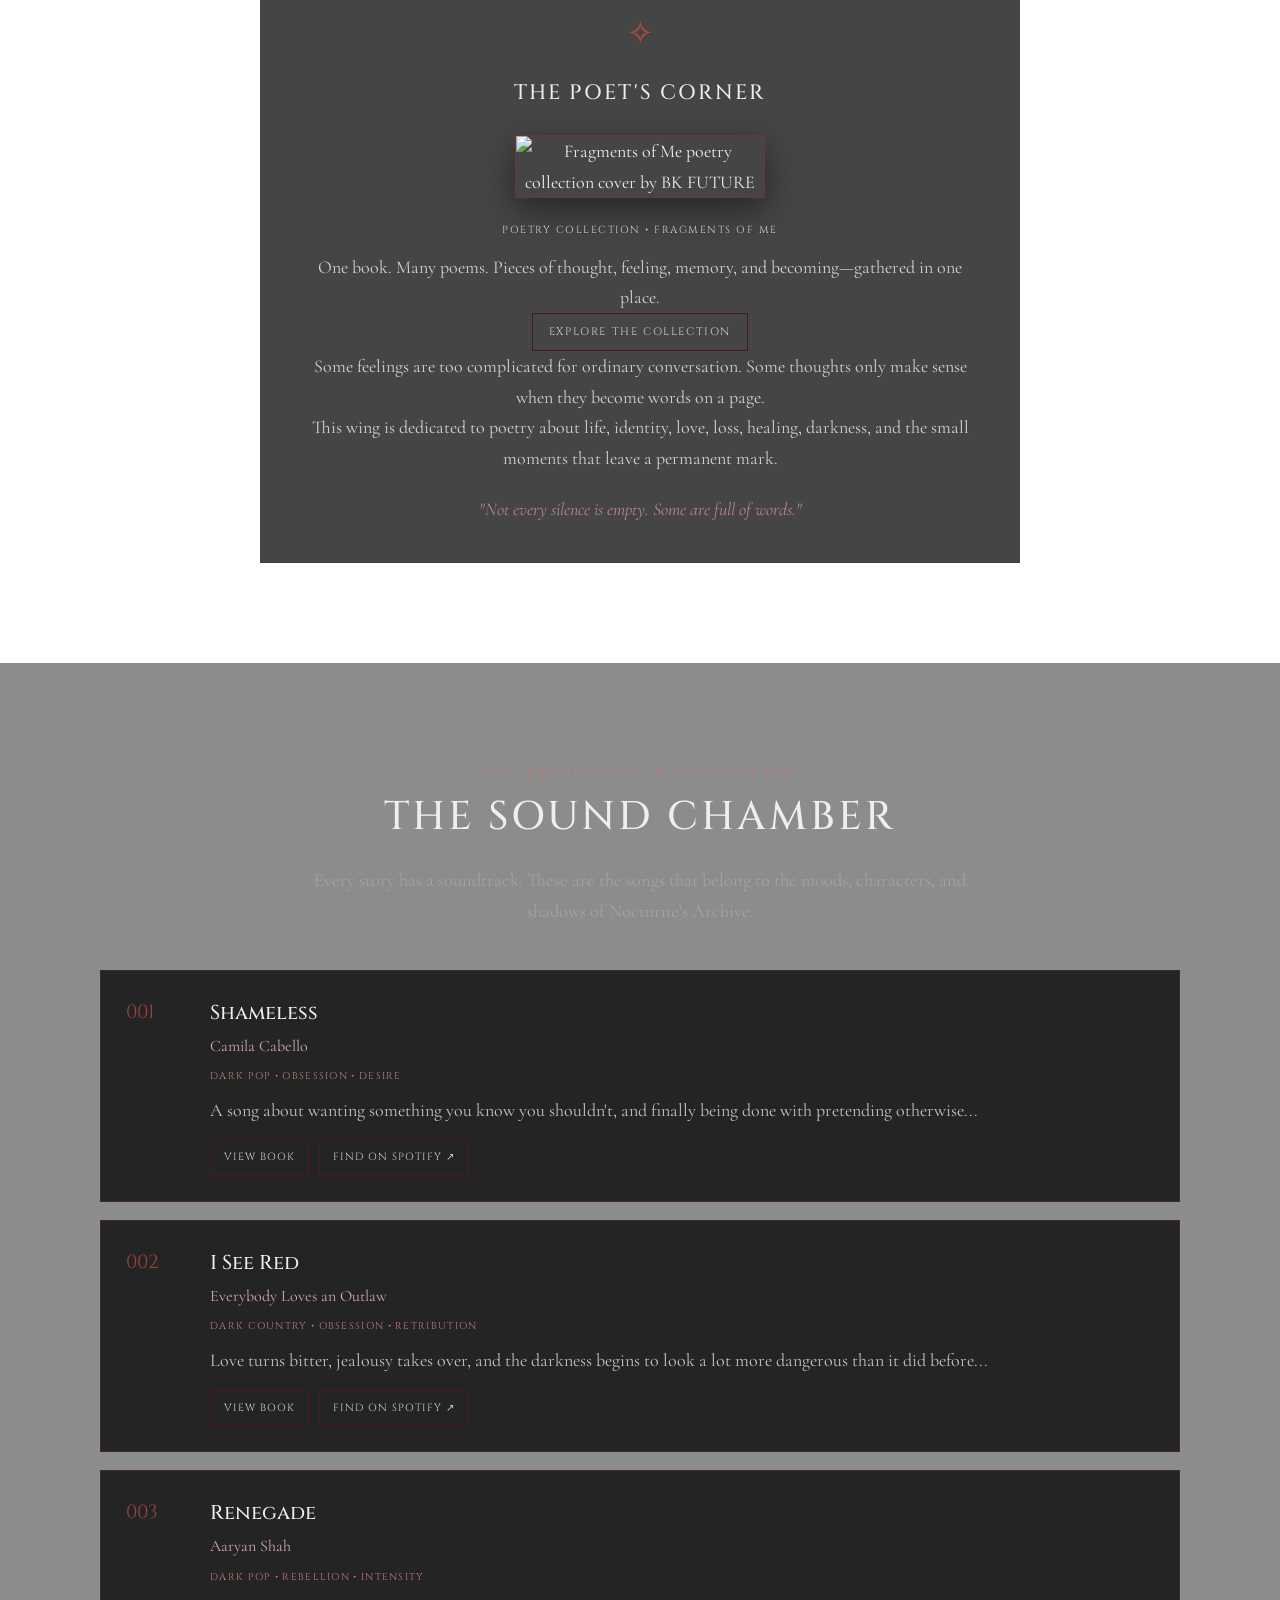
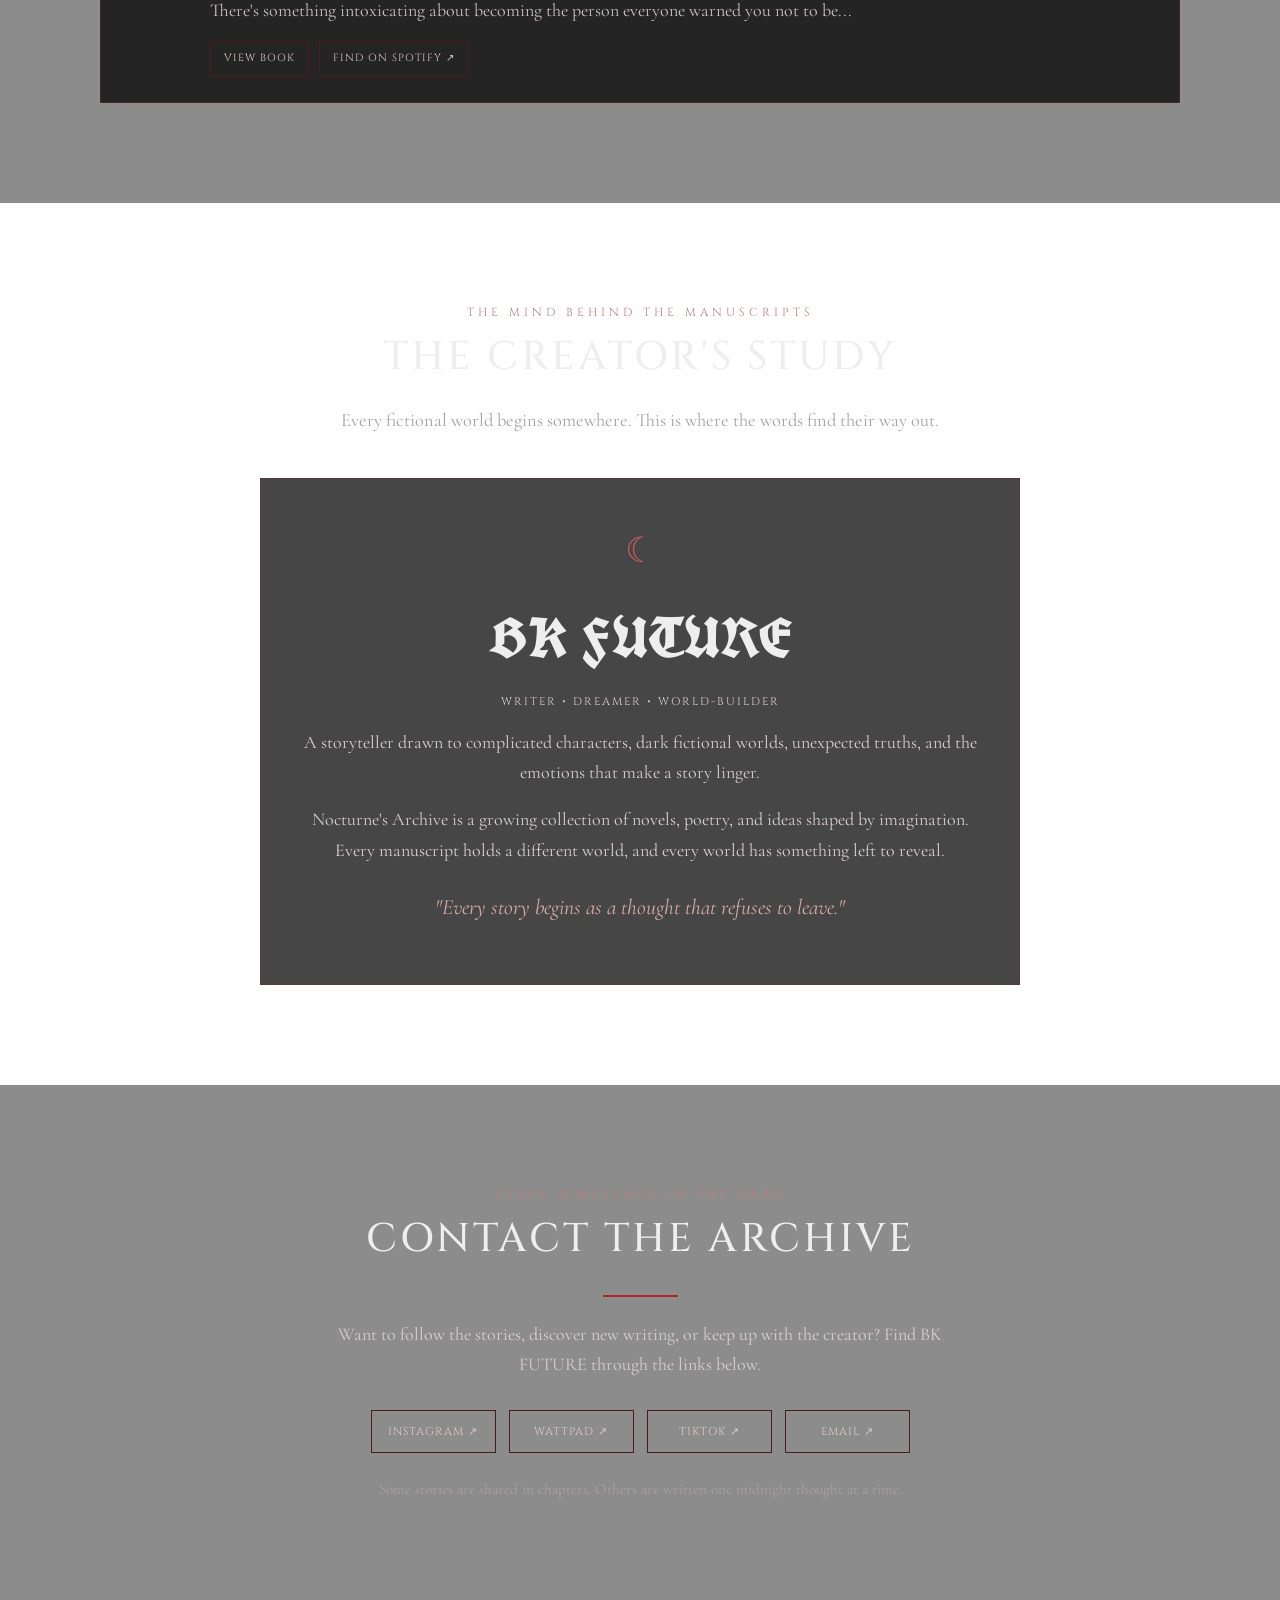
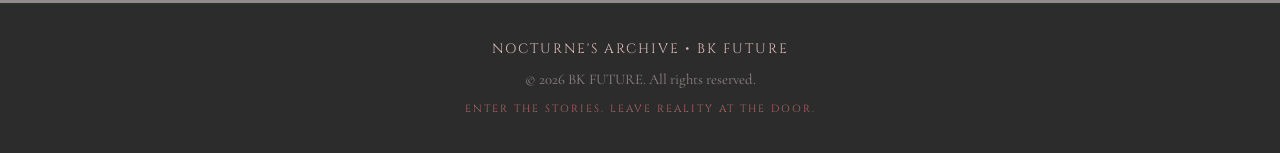
==== commit cf9fd92e: "Add files via upload" ====
--- a/index.html
+++ b/index.html
@@ -5,7 +5,7 @@
     <meta name="viewport" content="width=device-width, initial-scale=1.0">
 
     <!-- Google Search Console verification -->
-    <meta name="google-site-verification" content="<meta name="google-site-verification" content="-IF7w72Ri2BwyHERIY7JdnJ8aAgEG17G0Kb_Ldhqfp8" />" />
+    <meta name="google-site-verification" content="Ft9DFhja6WU9derzeo0zV_FXVBEqnosRe3Z8cuwRCh0" />
 
     <!-- Website information -->
     <title>Nocturne's Archive | BK FUTURE</title>
@@ -366,6 +366,21 @@
         .detail-cover { display: block; width: min(240px, 70%); max-height: 420px;
             object-fit: contain; margin: 22px auto 28px; background: #080808;
             border: 1px solid rgba(132,48,48,.6); box-shadow: 0 12px 35px rgba(0,0,0,.45); }
+        .cover-placeholder {
+            display: flex; align-items: center; justify-content: center; flex-direction: column;
+            gap: 10px; text-align: center; color: #e8dddd;
+            background: radial-gradient(ellipse at 50% 40%, rgba(113, 28, 39, .35), transparent 58%),
+                        linear-gradient(145deg, #1b1b1b, #080808 70%);
+            border: 1px solid rgba(132, 48, 48, .65);
+            box-shadow: 0 12px 28px rgba(0,0,0,.38);
+            font-family: "Cinzel", serif; letter-spacing: 2px;
+        }
+        .archive-cover-placeholder { float:left; width:138px; height:207px; margin:0 24px 14px 0; }
+        .detail-cover-placeholder { width:min(240px,70%); aspect-ratio:2/3; margin:22px auto 28px; padding:18px; }
+        .cover-placeholder .cover-symbol { color:#b52323; font-size:2.2rem; line-height:1; }
+        .cover-placeholder .cover-title { font-size:.86rem; line-height:1.7; }
+        .cover-placeholder .cover-author { color:#a99a9a; font-size:.55rem; letter-spacing:3px; }
+        @media (max-width: 600px) { .archive-cover-placeholder { width:108px; height:162px; margin-right:16px; } }
         .poetry-cover-link { display:block; width:min(250px,100%); margin:24px auto; }
         .poetry-cover { width:100%; height:auto; display:block; object-fit:contain;
             border:1px solid rgba(132,48,48,.6); box-shadow:0 12px 35px rgba(0,0,0,.45); }
@@ -977,7 +992,7 @@
                 <p class="eyebrow">The written collection</p>
                 <h2 class="section-heading">The Manuscripts</h2>
                 <p class="section-subtitle">
-                    Six stories. Six different worlds. Countless secrets
+                    Seven stories. Seven different worlds. Countless secrets
                     waiting between the lines.
                 </p>
 
@@ -1170,6 +1185,34 @@
                         </div>
                     </article>
 
+                    <!-- Book 007 -->
+                    <article
+                        class="archive-entry"
+                        data-title="A Dove and a Raven"
+                        data-genre="fiction romance opposites attract friends to lovers destined love faith identity South Africa Los Angeles"
+                    >
+                        <div class="archive-number">007</div>
+                        <div>
+                            <img class="archive-cover" src="covers/a-dove-and-a-raven.png" alt="Cover of A Dove and a Raven by BK FUTURE" loading="lazy">
+                            <h3 class="archive-title">A Dove and a Raven</h3>
+                            <span class="archive-genre">FICTION • ROMANCE • OPPOSITES ATTRACT</span>
+                            <span class="archive-genre">FRIENDS TO LOVERS • DESTINED LOVE</span>
+
+                            <p class="archive-teaser">
+                                He was raised to be a dove. She was raised to be a raven.
+                                A pastor's son questioning everything he's ever known,
+                                and a goth girl carrying a legacy she never asked for.
+                                They were never supposed to meet—but perhaps some souls
+                                are destined to find each other, even when the worlds they
+                                come from tell them not to...
+                            </p>
+
+                            <button class="read-more" onclick="openModal('modal7')">
+                                VIEW BOOK
+                            </button>
+                        </div>
+                    </article>
+
                 </div>
 
                 <p class="no-results" id="noResults" hidden>
@@ -1415,6 +1458,36 @@
                 </div>
         </div>
 
+        <!-- Book 007: A Dove and a Raven -->
+        <div class="modal" id="modal7" role="dialog" aria-modal="true"
+             aria-labelledby="modalTitle7" onclick="closeOnBackdrop(event, 'modal7')">
+            <div class="modal-content">
+                <button class="modal-close" onclick="closeModal('modal7')"
+                        aria-label="Close description">&times;</button>
+                <p class="modal-number">MANUSCRIPT 007</p>
+                <h3 id="modalTitle7">A Dove and a Raven</h3>
+                <img class="detail-cover" src="covers/a-dove-and-a-raven.png" alt="Cover of A Dove and a Raven by BK FUTURE">
+                <span class="archive-genre">FICTION • ROMANCE • OPPOSITES ATTRACT</span>
+                <span class="archive-genre">FRIENDS TO LOVERS • DESTINED LOVE</span>
+
+                <div class="modal-description">
+                    <p>He was raised to be a dove.</p>
+                    <p>She was raised to be a raven.</p>
+                    <p>Allan Joseph is nineteen, the pastor's son, and everything his parents expect him to be: kind, obedient, faithful, and good. But behind the sermons and perfect answers, Allan has questions he's never been brave enough to ask.</p>
+                    <p>Rune Roth is eighteen, a goth girl who would rather be left alone than explain herself. Born and raised in South Africa before moving to Los Angeles, she carries a family legacy she wants nothing to do with—and beliefs she's no longer sure belong to her anymore.</p>
+                    <p>They were never supposed to meet.</p>
+                    <p>A Christian pastor's son.</p>
+                    <p>A girl raised in a very different faith.</p>
+                    <p>Two people who have every reason to walk away from each other.</p>
+                    <p>But sometimes, the person who challenges everything you believe is the person who teaches you the most about yourself.</p>
+                    <p>Maybe Allan isn't as certain as he thought.</p>
+                    <p>Maybe Rune isn't as lost as everyone assumes.</p>
+                    <p>And maybe a dove and a raven aren't as different as they seem.</p>
+                </div>
+                <div class="detail-actions"><button class="detail-back" onclick="closeModal('modal7'); document.getElementById('library').scrollIntoView({behavior:'smooth'});">RETURN TO LIBRARY</button></div>
+            </div>
+        </div>
+
         <!-- Poetry Wing -->
         <section class="section" id="poetry">
             <div class="container">
@@ -1703,17 +1776,17 @@
 
                 <div class="contact-links">
                     <!-- Replace these example links with your real profiles. -->
-                    <a href="https://www.instagram.com/bk_thefuture79"
+                    <a href="https://www.instagram.com/"
                        target="_blank" rel="noopener noreferrer">
                         INSTAGRAM ↗
                     </a>
 
-                    <a href="https://www.wattpad.com/BK08FUTURE"
+                    <a href="https://www.wattpad.com/"
                        target="_blank" rel="noopener noreferrer">
                         WATTPAD ↗
                     </a>
 
-                    <a href="https://www.tiktok.com/@.tomboyy_bookgirl"
+                    <a href="https://www.tiktok.com/"
                        target="_blank" rel="noopener noreferrer">
                         TIKTOK ↗
                     </a>
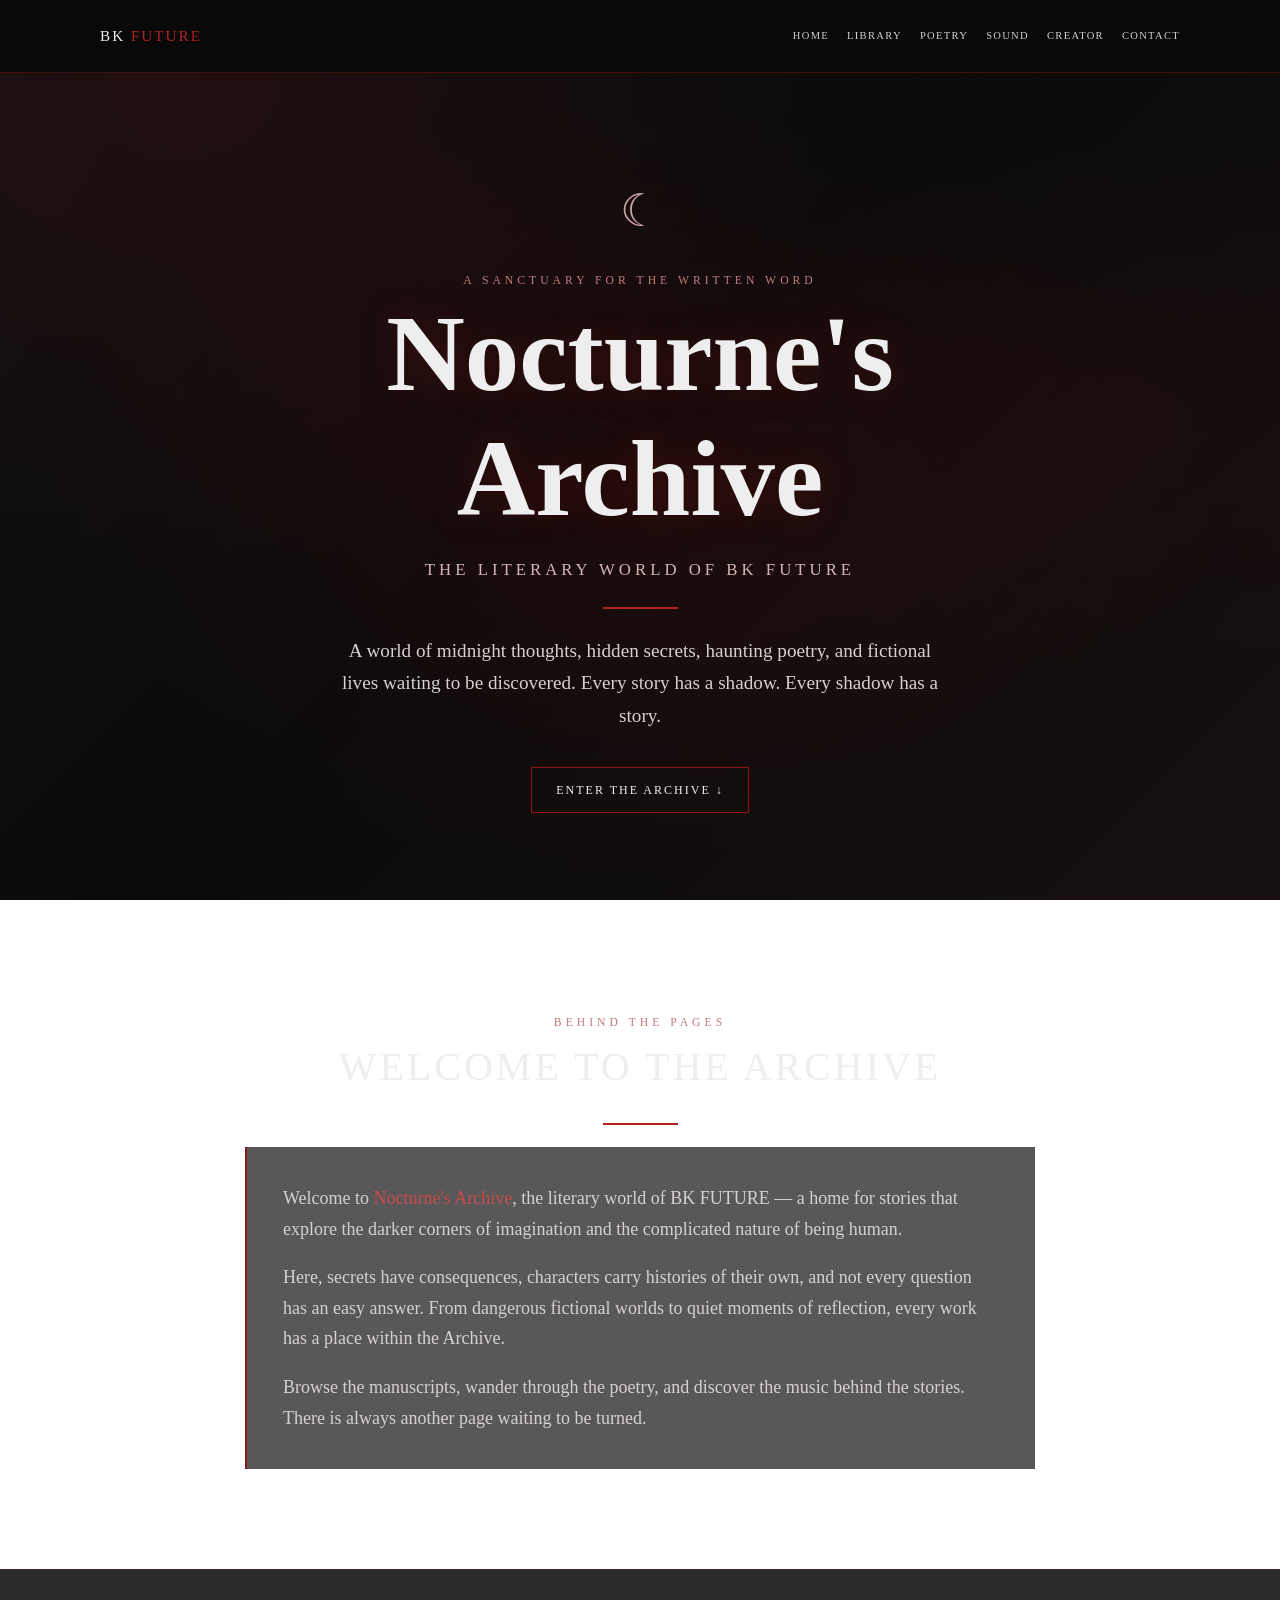
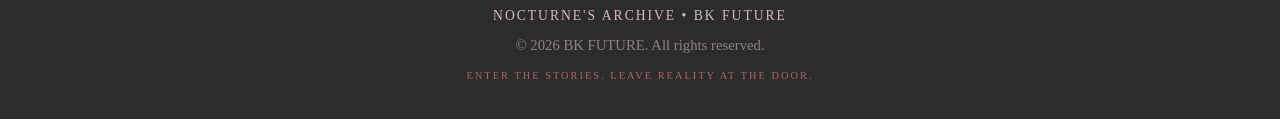
==== commit e57fbd6e: "Add files via upload" ====
--- a/index.html
+++ b/index.html
@@ -1,1899 +1,49 @@
-<!DOCTYPE html>
-<html lang="en">
-<head>
-    <meta charset="UTF-8">
-    <meta name="viewport" content="width=device-width, initial-scale=1.0">
-
-    <!-- Google Search Console verification -->
-    <meta name="google-site-verification" content="Ft9DFhja6WU9derzeo0zV_FXVBEqnosRe3Z8cuwRCh0" />
-
-    <!-- Website information -->
-    <title>Nocturne's Archive | BK FUTURE</title>
-    <meta name="description" content="Explore Nocturne’s Archive by BK FUTURE, featuring dark fiction, mafia stories, romance, poetry, and haunting tales where secrets, shadows, and imagination collide.">
-    <meta name="author" content="BK FUTURE">
-    <meta name="theme-color" content="#0b0b0b">
-
-    <!-- Fonts -->
-    <link rel="preconnect" href="https://fonts.googleapis.com">
-    <link rel="preconnect" href="https://fonts.gstatic.com" crossorigin>
-    <link href="https://fonts.googleapis.com/css2?family=Cinzel:wght@400;500;600;700&family=Cormorant+Garamond:wght@400;500;600;700&family=UnifrakturCook:wght@700&display=swap" rel="stylesheet">
-
-    <style>
-        :root {
-            --black: #0b0b0b;
-            --charcoal: #111111;
-            --dark-section: #151515;
-            --card: #1b1b1b;
-            --card-hover: #202020;
-            --red: #8f1515;
-            --bright-red: #b52323;
-            --deep-red: #4d0c0c;
-            --white: #eeeeee;
-            --soft-white: #d7d0d0;
-            --muted: #aaa0a0;
-            --border: #4b1b1b;
-        }
-
-        * {
-            box-sizing: border-box;
-            margin: 0;
-            padding: 0;
-        }
-
-        html {
-            scroll-behavior: smooth;
-            scroll-padding-top: 85px;
-        }
-
-        body {
-            background:
-                radial-gradient(
-                    ellipse at 15% 10%,
-                    rgba(100, 10, 10, 0.20),
-                    transparent 42%
-                ),
-                radial-gradient(
-                    ellipse at 90% 45%,
-                    rgba(75, 10, 10, 0.13),
-                    transparent 38%
-                ),
-                linear-gradient(
-                    135deg,
-                    #111111 0%,
-                    #0b0b0b 48%,
-                    #171010 100%
-                );
-            background-attachment: fixed;
-            color: var(--white);
-            font-family: "Cormorant Garamond", serif;
-            font-size: 18px;
-            line-height: 1.7;
-            overflow-x: hidden;
-        }
-
-        a {
-            color: inherit;
-            text-decoration: none;
-        }
-
-        button,
-        input {
-            font: inherit;
-        }
-
-        button,
-        a {
-            -webkit-tap-highlight-color: transparent;
-        }
-
-        button:focus-visible,
-        a:focus-visible,
-        input:focus-visible {
-            outline: 2px solid var(--bright-red);
-            outline-offset: 4px;
-        }
-
-        ::selection {
-            background: var(--red);
-            color: white;
-        }
-
-        .container {
-            width: min(1080px, 90%);
-            margin: 0 auto;
-        }
-
-        .section {
-            padding: 100px 0;
-            scroll-margin-top: 75px;
-        }
-
-        .section:nth-of-type(even) {
-            background: rgba(15, 15, 15, 0.48);
-        }
-
-        .section-heading {
-            margin-bottom: 14px;
-            color: var(--white);
-            font-family: "Cinzel", serif;
-            font-size: clamp(1.65rem, 4vw, 2.5rem);
-            font-weight: 500;
-            letter-spacing: 3px;
-            text-align: center;
-            text-transform: uppercase;
-        }
-
-        .section-subtitle {
-            max-width: 680px;
-            margin: 0 auto 42px;
-            color: var(--muted);
-            font-size: 1.15rem;
-            text-align: center;
-        }
-
-        .eyebrow {
-            color: #c17c7c;
-            font-family: "Cinzel", serif;
-            font-size: 0.73rem;
-            letter-spacing: 4px;
-            text-align: center;
-            text-transform: uppercase;
-        }
-
-        .red-line {
-            width: 75px;
-            height: 2px;
-            margin: 22px auto;
-            background: var(--bright-red);
-        }
-
-        .accent {
-            color: #c94a4a;
-        }
-
-        /* Navigation */
-
-        .navbar {
-            position: sticky;
-            z-index: 100;
-            top: 0;
-            border-bottom: 1px solid rgba(143, 21, 21, 0.45);
-            background: rgba(10, 10, 10, 0.96);
-            backdrop-filter: blur(12px);
-        }
-
-        .nav-inner {
-            display: flex;
-            min-height: 72px;
-            align-items: center;
-            justify-content: space-between;
-            gap: 22px;
-        }
-
-        .brand {
-            flex-shrink: 0;
-            color: var(--white);
-            font-family: "Cinzel", serif;
-            font-size: 0.95rem;
-            letter-spacing: 2px;
-        }
-
-        .brand span {
-            color: var(--bright-red);
-        }
-
-        .nav-links {
-            display: flex;
-            flex-wrap: wrap;
-            justify-content: flex-end;
-            gap: 18px;
-        }
-
-        .nav-links a {
-            color: var(--soft-white);
-            font-family: "Cinzel", serif;
-            font-size: 0.66rem;
-            letter-spacing: 1.3px;
-            transition: color 0.2s ease;
-        }
-
-        .nav-links a:hover {
-            color: #e05a5a;
-        }
-
-        /* Hero */
-
-        .hero {
-            position: relative;
-            display: flex;
-            min-height: 86vh;
-            align-items: center;
-            justify-content: center;
-            padding: 100px 20px;
-            overflow: hidden;
-            text-align: center;
-        }
-
-        .hero::before {
-            position: absolute;
-            inset: 0;
-            background:
-                radial-gradient(
-                    ellipse at center,
-                    rgba(100, 12, 12, 0.20),
-                    transparent 65%
-                );
-            content: "";
-            pointer-events: none;
-        }
-
-        .hero-content {
-            position: relative;
-            z-index: 1;
-            max-width: 850px;
-        }
-
-        .moon {
-            display: block;
-            margin-bottom: 22px;
-            color: #c9a4a4;
-            font-size: 2.8rem;
-        }
-
-        .hero h1 {
-            margin-bottom: 15px;
-            font-family: "UnifrakturCook", cursive;
-            font-size: clamp(3.3rem, 9vw, 6.8rem);
-            font-weight: 700;
-            line-height: 1.15;
-            text-shadow: 0 0 35px rgba(143, 21, 21, 0.28);
-        }
-
-        .hero-subtitle {
-            color: #d5b5b5;
-            font-family: "Cinzel", serif;
-            font-size: clamp(0.8rem, 2.5vw, 1.05rem);
-            letter-spacing: 4px;
-            text-transform: uppercase;
-        }
-
-        .hero-description {
-            max-width: 610px;
-            margin: 26px auto 34px;
-            color: var(--soft-white);
-            font-size: 1.2rem;
-        }
-
-        .outline-link {
-            display: inline-block;
-            padding: 12px 24px;
-            border: 1px solid var(--red);
-            color: var(--white);
-            font-family: "Cinzel", serif;
-            font-size: 0.75rem;
-            letter-spacing: 2px;
-            transition:
-                background 0.25s ease,
-                border-color 0.25s ease,
-                transform 0.25s ease;
-        }
-
-        .outline-link:hover {
-            transform: translateY(-2px);
-            border-color: var(--bright-red);
-            background: rgba(143, 21, 21, 0.18);
-        }
-
-        /* About */
-
-        .about-box {
-            max-width: 790px;
-            margin: 0 auto;
-            padding: 36px;
-            border-left: 2px solid var(--red);
-            background: rgba(24, 24, 24, 0.72);
-        }
-
-        .about-box p {
-            margin-bottom: 18px;
-            color: var(--soft-white);
-        }
-
-        .about-box p:last-child {
-            margin-bottom: 0;
-        }
-
-        /* Archive / book list */
-
-        .archive-notice {
-            margin-bottom: 34px;
-            padding: 16px 20px;
-            border: 1px solid rgba(143, 21, 21, 0.35);
-            background: rgba(40, 12, 12, 0.23);
-            color: #c9bcbc;
-            font-size: 1rem;
-            text-align: center;
-        }
-
-        .archive-notice strong {
-            color: #dfb5b5;
-            font-weight: 600;
-        }
-
-        .search-wrap {
-            max-width: 640px;
-            margin: 0 auto 42px;
-        }
-
-        .search-wrap label {
-            display: block;
-            margin-bottom: 8px;
-            color: var(--muted);
-            font-family: "Cinzel", serif;
-            font-size: 0.7rem;
-            letter-spacing: 2px;
-            text-transform: uppercase;
-        }
-
-        .search-input {
-            width: 100%;
-            padding: 14px 17px;
-            border: 1px solid var(--border);
-            border-radius: 0;
-            background: rgba(22, 22, 22, 0.94);
-            color: var(--white);
-        }
-
-        .search-input::placeholder {
-            color: #817878;
-        }
-
-        .archive-list {
-            display: flex;
-            flex-direction: column;
-            gap: 18px;
-        }
-
-
-        /* Author-supplied cover artwork */
-        .archive-cover {
-            float: left; width: 138px; height: 207px; object-fit: contain;
-            margin: 0 24px 14px 0; background: #080808;
-            border: 1px solid rgba(132, 48, 48, .55);
-            box-shadow: 0 12px 28px rgba(0,0,0,.38);
-        }
-        .archive-entry::after { content: ""; display: block; clear: both; }
-        .detail-cover { display: block; width: min(240px, 70%); max-height: 420px;
-            object-fit: contain; margin: 22px auto 28px; background: #080808;
-            border: 1px solid rgba(132,48,48,.6); box-shadow: 0 12px 35px rgba(0,0,0,.45); }
-        .cover-placeholder {
-            display: flex; align-items: center; justify-content: center; flex-direction: column;
-            gap: 10px; text-align: center; color: #e8dddd;
-            background: radial-gradient(ellipse at 50% 40%, rgba(113, 28, 39, .35), transparent 58%),
-                        linear-gradient(145deg, #1b1b1b, #080808 70%);
-            border: 1px solid rgba(132, 48, 48, .65);
-            box-shadow: 0 12px 28px rgba(0,0,0,.38);
-            font-family: "Cinzel", serif; letter-spacing: 2px;
-        }
-        .archive-cover-placeholder { float:left; width:138px; height:207px; margin:0 24px 14px 0; }
-        .detail-cover-placeholder { width:min(240px,70%); aspect-ratio:2/3; margin:22px auto 28px; padding:18px; }
-        .cover-placeholder .cover-symbol { color:#b52323; font-size:2.2rem; line-height:1; }
-        .cover-placeholder .cover-title { font-size:.86rem; line-height:1.7; }
-        .cover-placeholder .cover-author { color:#a99a9a; font-size:.55rem; letter-spacing:3px; }
-        @media (max-width: 600px) { .archive-cover-placeholder { width:108px; height:162px; margin-right:16px; } }
-        .poetry-cover-link { display:block; width:min(250px,100%); margin:24px auto; }
-        .poetry-cover { width:100%; height:auto; display:block; object-fit:contain;
-            border:1px solid rgba(132,48,48,.6); box-shadow:0 12px 35px rgba(0,0,0,.45); }
-        .detail-actions { display:flex; flex-wrap:wrap; gap:12px; margin-top:28px; }
-        .detail-back { border:1px solid #753030; padding:11px 16px; color:#e2caca;
-            background:#211717; font-family:"Cinzel",serif; font-size:.72rem;
-            letter-spacing:1.5px; cursor:pointer; }
-        .detail-back:hover { background:#351919; }
-
-        .archive-entry {
-            display: grid;
-            grid-template-columns: 74px minmax(0, 1fr);
-            gap: 24px;
-            padding: 26px;
-            border: 1px solid rgba(110, 42, 42, 0.5);
-            background: linear-gradient(
-                110deg,
-                rgba(29, 29, 29, 0.96),
-                rgba(18, 18, 18, 0.96)
-            );
-            transition:
-                border-color 0.25s ease,
-                background 0.25s ease,
-                transform 0.25s ease;
-        }
-
-        .archive-entry:hover {
-            transform: translateY(-2px);
-            border-color: #853131;
-            background: var(--card-hover);
-        }
-
-        .archive-number {
-            padding-top: 4px;
-            color: #9d4141;
-            font-family: "Cinzel", serif;
-            font-size: 1.3rem;
-            letter-spacing: 2px;
-        }
-
-        .archive-title {
-            margin-bottom: 4px;
-            color: var(--white);
-            font-family: "Cinzel", serif;
-            font-size: clamp(1.1rem, 3vw, 1.45rem);
-            font-weight: 500;
-            letter-spacing: 1px;
-            line-height: 1.45;
-        }
-
-        .archive-genre {
-            display: block;
-            margin-bottom: 12px;
-            color: #c47b7b;
-            font-family: "Cinzel", serif;
-            font-size: 0.64rem;
-            letter-spacing: 1.5px;
-        }
-
-        .mature-tag {
-            display: inline-block;
-            margin-bottom: 12px;
-            padding: 3px 8px;
-            border: 1px solid #5c2929;
-            color: #bdaaaa;
-            font-family: "Cinzel", serif;
-            font-size: 0.6rem;
-            letter-spacing: 1.5px;
-        }
-
-        .archive-teaser {
-            margin-bottom: 17px;
-            color: #c9c1c1;
-            font-size: 1.08rem;
-            line-height: 1.7;
-        }
-
-        .read-more {
-            padding: 9px 16px;
-            border: 1px solid var(--border);
-            background: transparent;
-            color: #e1caca;
-            cursor: pointer;
-            font-family: "Cinzel", serif;
-            font-size: 0.68rem;
-            letter-spacing: 1.6px;
-            transition: background 0.2s ease;
-        }
-
-        .read-more:hover {
-            background: rgba(143, 21, 21, 0.25);
-        }
-
-        .no-results {
-            padding: 28px;
-            color: var(--muted);
-            text-align: center;
-        }
-
-        /* Modals */
-
-        .modal {
-            position: fixed;
-            z-index: 500;
-            inset: 0;
-            display: none;
-            align-items: center;
-            justify-content: center;
-            padding: 22px;
-            background: rgba(0, 0, 0, 0.86);
-            backdrop-filter: blur(7px);
-        }
-
-        .modal.open {
-            display: flex;
-        }
-
-        .modal-content {
-            position: relative;
-            width: min(700px, 100%);
-            max-height: 85vh;
-            padding: clamp(25px, 5vw, 44px);
-            border: 1px solid #702626;
-            background: #151313;
-            box-shadow: 0 20px 80px rgba(0, 0, 0, 0.65);
-            overflow-y: auto;
-        }
-
-        .modal-close {
-            position: absolute;
-            top: 10px;
-            right: 17px;
-            border: none;
-            background: transparent;
-            color: #d7a0a0;
-            cursor: pointer;
-            font-size: 2rem;
-            line-height: 1;
-        }
-
-        .modal-number {
-            margin-bottom: 8px;
-            color: #bd6868;
-            font-family: "Cinzel", serif;
-            font-size: 0.7rem;
-            letter-spacing: 3px;
-        }
-
-        .modal-content h3 {
-            margin: 0 28px 12px 0;
-            font-family: "Cinzel", serif;
-            font-size: clamp(1.45rem, 4vw, 2rem);
-            font-weight: 500;
-            line-height: 1.35;
-        }
-
-        .modal-content .archive-genre {
-            margin-bottom: 8px;
-        }
-
-        .modal-description {
-            margin-top: 18px;
-            color: #d5cccc;
-            white-space: pre-line;
-        }
-
-        .modal-description p {
-            margin-bottom: 16px;
-        }
-
-        .modal-description p:last-child {
-            margin-bottom: 0;
-        }
-
-        /* Poetry */
-
-        .poetry-panel {
-            max-width: 760px;
-            margin: 0 auto;
-            padding: 38px;
-            border: 1px solid rgba(110, 42, 42, 0.45);
-            background: rgba(23, 23, 23, 0.8);
-            text-align: center;
-        }
-
-        .poetry-symbol {
-            margin-bottom: 14px;
-            color: #b34b4b;
-            font-size: 2rem;
-        }
-
-        .poetry-panel h3 {
-            margin-bottom: 12px;
-            font-family: "Cinzel", serif;
-            font-size: 1.3rem;
-            font-weight: 500;
-            letter-spacing: 2px;
-        }
-
-        .poetry-panel p {
-            color: var(--soft-white);
-        }
-
-        .poetry-note {
-            margin-top: 20px;
-            color: #b98686 !important;
-            font-style: italic;
-        }
-
-        /* Sound Chamber */
-
-        .song-list {
-            display: flex;
-            flex-direction: column;
-            gap: 18px;
-        }
-
-        .song-entry {
-            display: grid;
-            grid-template-columns: 62px minmax(0, 1fr);
-            gap: 22px;
-            padding: 25px;
-            border: 1px solid rgba(110, 42, 42, 0.45);
-            background: rgba(25, 25, 25, 0.9);
-        }
-
-        .song-number {
-            color: #9d4141;
-            font-family: "Cinzel", serif;
-            font-size: 1.2rem;
-        }
-
-        .song-entry h3 {
-            margin-bottom: 3px;
-            font-family: "Cinzel", serif;
-            font-size: 1.25rem;
-            font-weight: 500;
-        }
-
-        .song-artist {
-            margin-bottom: 8px;
-            color: #d4aaaa;
-            font-size: 1rem;
-        }
-
-        .song-genre {
-            margin-bottom: 10px;
-            color: #c47b7b;
-            font-family: "Cinzel", serif;
-            font-size: 0.62rem;
-            letter-spacing: 1.3px;
-        }
-
-        .song-teaser {
-            margin-bottom: 15px;
-            color: #c9c1c1;
-        }
-
-        .song-actions {
-            display: flex;
-            flex-wrap: wrap;
-            gap: 10px;
-        }
-
-        .song-actions button,
-        .song-actions a {
-            display: inline-block;
-            padding: 8px 13px;
-            border: 1px solid var(--border);
-            background: transparent;
-            color: #e1caca;
-            cursor: pointer;
-            font-family: "Cinzel", serif;
-            font-size: 0.65rem;
-            letter-spacing: 1px;
-        }
-
-        .song-actions button:hover,
-        .song-actions a:hover {
-            background: rgba(143, 21, 21, 0.25);
-        }
-
-        /* Creator */
-
-        .creator-card {
-            max-width: 760px;
-            margin: 0 auto;
-            padding: 42px;
-            border: 1px solid rgba(110, 42, 42, 0.45);
-            background: rgba(24, 24, 24, 0.8);
-            text-align: center;
-        }
-
-        .creator-mark {
-            margin-bottom: 10px;
-            color: #c05b5b;
-            font-size: 2.2rem;
-        }
-
-        .creator-card h3 {
-            margin-bottom: 6px;
-            font-family: "UnifrakturCook", cursive;
-            font-size: clamp(2.4rem, 6vw, 3.5rem);
-        }
-
-        .creator-role {
-            margin-bottom: 25px;
-            color: #c47b7b;
-            font-family: "Cinzel", serif;
-            font-size: 0.7rem;
-            letter-spacing: 2px;
-        }
-
-        .creator-card p {
-            margin-bottom: 16px;
-            color: var(--soft-white);
-        }
-
-        .creator-quote {
-            margin-top: 24px;
-            color: #d9aaaa !important;
-            font-size: 1.35rem;
-            font-style: italic;
-        }
-
-        /* Contact */
-
-        .contact-text {
-            max-width: 650px;
-            margin: 0 auto 30px;
-            color: var(--soft-white);
-            text-align: center;
-        }
-
-        .contact-links {
-            display: flex;
-            flex-wrap: wrap;
-            justify-content: center;
-            gap: 13px;
-        }
-
-        .contact-links a {
-            min-width: 125px;
-            padding: 11px 16px;
-            border: 1px solid var(--border);
-            color: #dfcaca;
-            font-family: "Cinzel", serif;
-            font-size: 0.7rem;
-            letter-spacing: 1px;
-            text-align: center;
-            transition: background 0.2s ease;
-        }
-
-        .contact-links a:hover {
-            background: rgba(143, 21, 21, 0.22);
-        }
-
-        .contact-note {
-            margin-top: 24px;
-            color: var(--muted);
-            font-size: 0.95rem;
-            text-align: center;
-        }
-
-        /* Footer */
-
-        footer {
-            padding: 34px 20px;
-            border-top: 1px solid rgba(143, 21, 21, 0.4);
-            background: rgba(8, 8, 8, 0.85);
-            text-align: center;
-        }
-
-        .footer-brand {
-            margin-bottom: 6px;
-            color: #d8baba;
-            font-family: "Cinzel", serif;
-            font-size: 0.85rem;
-            letter-spacing: 2px;
-        }
-
-        footer p {
-            color: #8e8383;
-            font-size: 0.92rem;
-        }
-
-        .footer-motto {
-            margin-top: 9px;
-            color: #ad6666;
-            font-family: "Cinzel", serif;
-            font-size: 0.65rem;
-            letter-spacing: 2px;
-        }
-
-        /* Responsive layout */
-
-        @media (max-width: 800px) {
-            .nav-inner {
-                flex-direction: column;
-                justify-content: center;
-                gap: 8px;
-                padding: 12px 0;
-            }
-
-            .nav-links {
-                justify-content: center;
-                gap: 10px 15px;
-            }
-
-            .section {
-                padding: 75px 0;
-            }
-
-            .hero {
-                min-height: 76vh;
-            }
-
-            .archive-entry {
-                grid-template-columns: 48px minmax(0, 1fr);
-                gap: 15px;
-                padding: 21px;
-            }
-
-            .song-entry {
-                grid-template-columns: 42px minmax(0, 1fr);
-                gap: 14px;
-                padding: 20px;
-            }
-        }
-
-        @media (max-width: 500px) {
-            body {
-                font-size: 17px;
-            }
-
-            .container {
-                width: 91%;
-            }
-
-            .brand {
-                font-size: 0.85rem;
-            }
-
-            .nav-links {
-                gap: 7px 12px;
-            }
-
-            .nav-links a {
-                font-size: 0.59rem;
-                letter-spacing: 0.8px;
-            }
-
-            .hero {
-                min-height: 70vh;
-                padding: 75px 15px;
-            }
-
-            .hero-subtitle {
-                letter-spacing: 2px;
-            }
-
-            .hero-description {
-                font-size: 1.08rem;
-            }
-
-            .about-box,
-            .poetry-panel,
-            .creator-card {
-                padding: 24px;
-            }
-
-            .archive-cover { width: 112px; height: 168px; margin-right: 16px; }
-
-            .archive-entry {
-                grid-template-columns: 1fr;
-                gap: 5px;
-                padding: 21px;
-            }
-
-            .archive-number {
-                font-size: 0.85rem;
-            }
-
-            .archive-title {
-                font-size: 1.18rem;
-            }
-
-            .song-entry {
-                grid-template-columns: 1fr;
-                gap: 4px;
-            }
-
-            .song-number {
-                font-size: 0.85rem;
-            }
-
-            .modal {
-                padding: 12px;
-            }
-
-            .modal-content {
-                max-height: 90vh;
-                padding: 26px 22px;
-            }
-
-            .contact-links {
-                gap: 9px;
-            }
-
-            .contact-links a {
-                min-width: 42%;
-            }
-        }
-
-        @media (prefers-reduced-motion: reduce) {
-            html {
-                scroll-behavior: auto;
-            }
-
-            *,
-            *::before,
-            *::after {
-                transition-duration: 0.01ms !important;
-                animation-duration: 0.01ms !important;
-                animation-iteration-count: 1 !important;
-            }
-        }
-    </style>
-</head>
-
-<body>
-
-    <!-- Navigation -->
-    <nav class="navbar" aria-label="Main navigation">
-        <div class="container nav-inner">
-            <a class="brand" href="#home">BK <span>FUTURE</span></a>
-
-            <div class="nav-links">
-                <a href="#home">HOME</a>
-                <a href="#library">LIBRARY</a>
-                <a href="#poetry">POETRY</a>
-                <a href="#sound">SOUND</a>
-                <a href="#creator">CREATOR</a>
-                <a href="#contact">CONTACT</a>
-            </div>
-        </div>
-    </nav>
-
-    <main>
-        <!-- Hero -->
-        <header class="hero" id="home">
-            <div class="hero-content">
-                <span class="moon" aria-hidden="true">☾</span>
-                <p class="eyebrow">A sanctuary for the written word</p>
-
-                <h1>Nocturne's Archive</h1>
-
-                <p class="hero-subtitle">The Literary World of BK FUTURE</p>
-
-                <div class="red-line"></div>
-
-                <p class="hero-description">
+<!DOCTYPE html><html lang="en"><head><meta charset="UTF-8"><meta name="viewport" content="width=device-width, initial-scale=1.0"><meta name="theme-color" content="#0b0b0b"><title>Home | Nocturne's Archive</title><link rel="stylesheet" href="style.css"></head><body><nav class="navbar" aria-label="Main navigation"><div class="container nav-inner"><a class="brand" href="index.html">BK <span>FUTURE</span></a><div class="nav-links"><a href="index.html">HOME</a><a href="library.html">LIBRARY</a><a href="poetry.html">POETRY</a><a href="sound.html">SOUND</a><a href="creator.html">CREATOR</a><a href="contact.html">CONTACT</a></div></div></nav><main><header class="hero" id="home">
+<div class="hero-content">
+<span aria-hidden="true" class="moon">☾</span>
+<p class="eyebrow">A sanctuary for the written word</p>
+<h1>Nocturne's Archive</h1>
+<p class="hero-subtitle">The Literary World of BK FUTURE</p>
+<div class="red-line"></div>
+<p class="hero-description">
                     A world of midnight thoughts, hidden secrets, haunting
                     poetry, and fictional lives waiting to be discovered.
                     Every story has a shadow. Every shadow has a story.
                 </p>
-
-                <a class="outline-link" href="#library">
+<a class="outline-link" href="#library">
                     ENTER THE ARCHIVE ↓
                 </a>
-            </div>
-        </header>
-
-        <!-- About -->
-        <section class="section" id="about">
-            <div class="container">
-                <p class="eyebrow">Behind the pages</p>
-                <h2 class="section-heading">Welcome to the Archive</h2>
-                <div class="red-line"></div>
-
-                <div class="about-box">
-                    <p>
+</div>
+</header><section class="section" id="about">
+<div class="container">
+<p class="eyebrow">Behind the pages</p>
+<h2 class="section-heading">Welcome to the Archive</h2>
+<div class="red-line"></div>
+<div class="about-box">
+<p>
                         Welcome to <span class="accent">Nocturne's Archive</span>,
                         the literary world of BK FUTURE — a home for stories
                         that explore the darker corners of imagination and
                         the complicated nature of being human.
                     </p>
-
-                    <p>
+<p>
                         Here, secrets have consequences, characters carry
                         histories of their own, and not every question has
                         an easy answer. From dangerous fictional worlds to
                         quiet moments of reflection, every work has a place
                         within the Archive.
                     </p>
-
-                    <p>
+<p>
                         Browse the manuscripts, wander through the poetry,
                         and discover the music behind the stories. There is
                         always another page waiting to be turned.
                     </p>
-                </div>
-            </div>
-        </section>
-
-        <!-- Library -->
-        <section class="section" id="library">
-            <div class="container">
-                <p class="eyebrow">The written collection</p>
-                <h2 class="section-heading">The Manuscripts</h2>
-                <p class="section-subtitle">
-                    Seven stories. Seven different worlds. Countless secrets
-                    waiting between the lines.
-                </p>
-
-                <div class="archive-notice">
-                    <strong>Reader's notice:</strong>
-                    The works in this archive explore mature themes and
-                    darker subject matter. Reader discretion is advised.
-                </div>
-
-                <div class="search-wrap">
-                    <label for="bookSearch">Search the manuscripts</label>
-                    <input
-                        class="search-input"
-                        id="bookSearch"
-                        type="search"
-                        placeholder="Search by title, genre, or keyword..."
-                        autocomplete="off"
-                        aria-label="Search books by title, genre, or keyword"
-                    >
-                </div>
-
-                <div class="archive-list" id="archiveList">
-
-                    <!-- Book 001 -->
-                    <article
-                        class="archive-entry"
-                        data-title="Shades of Obsidian"
-                        data-genre="mafia dark fiction secrets heir"
-                    >
-                        <div class="archive-number">001</div>
-                        <div>
-                            <img class="archive-cover" src="covers/shades-of-obsidian.png" alt="Cover of Shades of Obsidian" loading="lazy">
-                            <h3 class="archive-title">Shades of Obsidian</h3>
-                            <span class="archive-genre">MAFIA • DARK FICTION</span>
-                            <span class="mature-tag">MATURE THEMES</span>
-
-                            <p class="archive-teaser">
-                                She has spent years burying the secrets of
-                                her past, hiding every skeleton behind the
-                                carefully pressed uniform of an ordinary
-                                life. But when a certain Mafia heir walks
-                                into her world, everything she's worked to
-                                hide begins to surface...
-                            </p>
-
-                            <button class="read-more" onclick="openModal('modal1')">
-                                VIEW BOOK
-                            </button>
-                        </div>
-                    </article>
-
-                    <!-- Book 002 -->
-                    <article
-                        class="archive-entry"
-                        data-title="I Belong to You"
-                        data-genre="mafia romance drama powerful leader secrets"
-                    >
-                        <div class="archive-number">002</div>
-                        <div>
-                            <img class="archive-cover" src="covers/i-belong-to-you.png" alt="Cover of I Belong to You" loading="lazy">
-                            <h3 class="archive-title">I Belong to You</h3>
-                            <span class="archive-genre">MAFIA • ROMANCE • DRAMA</span>
-                            <span class="mature-tag">MATURE THEMES</span>
-
-                            <p class="archive-teaser">
-                                She had a normal life. At least, she thought
-                                she did. Until a powerful Mafia leader walks
-                                into her world and takes an interest in the
-                                one person who was never supposed to become
-                                part of his...
-                            </p>
-
-                            <button class="read-more" onclick="openModal('modal2')">
-                                VIEW BOOK
-                            </button>
-                        </div>
-                    </article>
-
-                    <!-- Book 003 -->
-                    <article
-                        class="archive-entry"
-                        data-title="The Mafia Beside Me"
-                        data-genre="mafia mystery drama family foster care secrets"
-                    >
-                        <div class="archive-number">003</div>
-                        <div>
-                            <img class="archive-cover" src="covers/the-mafia-beside-me.png" alt="Cover of The Mafia Beside Me" loading="lazy">
-                            <h3 class="archive-title">The Mafia Beside Me</h3>
-                            <span class="archive-genre">MAFIA • MYSTERY • DRAMA</span>
-                            <span class="mature-tag">MATURE THEMES</span>
-
-                            <p class="archive-teaser">
-                                She finally found the family she'd always
-                                wanted. But when the oldest sibling begins
-                                disappearing and becoming increasingly
-                                distant, she discovers that the person
-                                standing beside her has been hiding an
-                                entirely different life...
-                            </p>
-
-                            <button class="read-more" onclick="openModal('modal3')">
-                                VIEW BOOK
-                            </button>
-                        </div>
-                    </article>
-
-                    <!-- Book 004 -->
-                    <article
-                        class="archive-entry"
-                        data-title="What Are We?"
-                        data-genre="goth punk drama friendship jealousy secrets"
-                    >
-                        <div class="archive-number">004</div>
-                        <div>
-                            <img class="archive-cover" src="covers/what-are-we.jpg" alt="Cover of What Are We?" loading="lazy">
-                            <h3 class="archive-title">What Are We?</h3>
-                            <span class="archive-genre">GOTH • PUNK • DRAMA</span>
-                            <span class="mature-tag">MATURE THEMES</span>
-
-                            <p class="archive-teaser">
-                                In their world, Goths and Punks don't mix.
-                                She's desperate to earn her place in the
-                                Goth club, but then she gets involved with
-                                a Punk—and discovers he's already tangled
-                                up with someone much closer to her than she
-                                ever expected...
-                            </p>
-
-                            <button class="read-more" onclick="openModal('modal4')">
-                                VIEW BOOK
-                            </button>
-                        </div>
-                    </article>
-
-                    <!-- Book 005 -->
-                    <article
-                        class="archive-entry"
-                        data-title="Be Mine"
-                        data-genre="drama mystery romance friendship grief guilt secrets"
-                    >
-                        <div class="archive-number">005</div>
-                        <div>
-                            <img class="archive-cover" src="covers/be-mine.jpg" alt="Cover of Be Mine" loading="lazy">
-                            <h3 class="archive-title">Be Mine</h3>
-                            <span class="archive-genre">DRAMA • MYSTERY • ROMANCE</span>
-                            <span class="mature-tag">MATURE THEMES</span>
-
-                            <p class="archive-teaser">
-                                They've been friends for as long as they can
-                                remember — one carrying everlasting grief,
-                                the other carrying the guilt behind it. But
-                                he has secrets she was never meant to
-                                discover, and whatever is done in the dark
-                                will eventually come to light...
-                            </p>
-
-                            <button class="read-more" onclick="openModal('modal5')">
-                                VIEW BOOK
-                            </button>
-                        </div>
-                    </article>
-
-                    <!-- Book 006 -->
-                    <article
-                        class="archive-entry"
-                        data-title="(Just) Best Friends Forever"
-                        data-genre="friends to lovers drama fantasy accidents tragedy regrets"
-                    >
-                        <div class="archive-number">006</div>
-                        <div>
-                            <img class="archive-cover" src="covers/just-best-friends-forever.jpg" alt="Cover of (Just) Best Friends Forever" loading="lazy">
-                            <h3 class="archive-title">(Just) Best Friends Forever</h3>
-                            <span class="archive-genre">
-                                FRIENDS TO LOVERS • DRAMA • FANTASY
-                            </span>
-                            <span class="mature-tag">MATURE THEMES</span>
-
-                            <p class="archive-teaser">
-                                They were supposed to be best friends forever.
-                                But between exes, accidents, regrets and
-                                tragedies, friendship slowly becomes
-                                something neither of them can ignore — and
-                                even when the worlds between them change,
-                                love keeps finding a way back...
-                            </p>
-
-                            <button class="read-more" onclick="openModal('modal6')">
-                                VIEW BOOK
-                            </button>
-                        </div>
-                    </article>
-
-                    <!-- Book 007 -->
-                    <article
-                        class="archive-entry"
-                        data-title="A Dove and a Raven"
-                        data-genre="fiction romance opposites attract friends to lovers destined love faith identity South Africa Los Angeles"
-                    >
-                        <div class="archive-number">007</div>
-                        <div>
-                            <img class="archive-cover" src="covers/a-dove-and-a-raven.png" alt="Cover of A Dove and a Raven by BK FUTURE" loading="lazy">
-                            <h3 class="archive-title">A Dove and a Raven</h3>
-                            <span class="archive-genre">FICTION • ROMANCE • OPPOSITES ATTRACT</span>
-                            <span class="archive-genre">FRIENDS TO LOVERS • DESTINED LOVE</span>
-
-                            <p class="archive-teaser">
-                                He was raised to be a dove. She was raised to be a raven.
-                                A pastor's son questioning everything he's ever known,
-                                and a goth girl carrying a legacy she never asked for.
-                                They were never supposed to meet—but perhaps some souls
-                                are destined to find each other, even when the worlds they
-                                come from tell them not to...
-                            </p>
-
-                            <button class="read-more" onclick="openModal('modal7')">
-                                VIEW BOOK
-                            </button>
-                        </div>
-                    </article>
-
-                </div>
-
-                <p class="no-results" id="noResults" hidden>
-                    No stories were found in the archive.
-                </p>
-            </div>
-        </section>
-
-        <!-- Book Modals -->
-        <div class="modal" id="modal1" role="dialog" aria-modal="true"
-             aria-labelledby="modalTitle1" onclick="closeOnBackdrop(event, 'modal1')">
-            <div class="modal-content">
-                <button class="modal-close" onclick="closeModal('modal1')"
-                        aria-label="Close description">&times;</button>
-                <p class="modal-number">MANUSCRIPT 001</p>
-                <h3 id="modalTitle1">Shades of Obsidian</h3>
-                <img class="detail-cover" src="covers/shades-of-obsidian.png" alt="Cover of Shades of Obsidian">
-                <span class="archive-genre">MAFIA • DARK FICTION</span>
-                <span class="mature-tag">MATURE THEMES</span>
-
-                <div class="modal-description">
-                    <p>She has spent years trying to bury the secrets that came with her past, hiding every skeleton behind the carefully pressed uniform of an ordinary life.</p>
-
-                    <p>For a while, it works.</p>
-
-                    <p>Until a certain Mafia heir walks into her world.</p>
-
-                    <p>What begins as an unexpected intrusion threatens to unravel the life she's worked so hard to construct, forcing old secrets back into the light and bringing her dangerously close to a world she thought she'd left behind.</p>
-
-                    <p>Because some secrets refuse to stay buried.</p>
-
-                    <p>And some people have a way of finding exactly what you're trying to hide.</p>
-                </div>
-            <div class="detail-actions"><button class="detail-back" onclick="closeModal('modal1'); document.getElementById('library').scrollIntoView({behavior:'smooth'});">RETURN TO LIBRARY</button></div>
-                </div>
-        </div>
-
-        <div class="modal" id="modal2" role="dialog" aria-modal="true"
-             aria-labelledby="modalTitle2" onclick="closeOnBackdrop(event, 'modal2')">
-            <div class="modal-content">
-                <button class="modal-close" onclick="closeModal('modal2')"
-                        aria-label="Close description">&times;</button>
-                <p class="modal-number">MANUSCRIPT 002</p>
-                <h3 id="modalTitle2">I Belong to You</h3>
-                <img class="detail-cover" src="covers/i-belong-to-you.png" alt="Cover of I Belong to You">
-                <span class="archive-genre">MAFIA • ROMANCE • DRAMA</span>
-                <span class="mature-tag">MATURE THEMES</span>
-
-                <div class="modal-description">
-                    <p>She had a normal life. At least, she thought she did.</p>
-
-                    <p>Unlike her cousin, whose life had already become entangled with a dangerous world, she had managed to remain far from it—living quietly, loving quietly, and believing that her future belonged entirely to her.</p>
-
-                    <p>Until a Mafia leader walks into her life.</p>
-
-                    <p>Powerful. Ruthless. Untouchable. And far too interested in her.</p>
-
-                    <p>He belongs to a world she was never meant to enter, while she is the last person he should ever want. Yet somehow, their paths become impossible to separate.</p>
-
-                    <p>Because when a man accustomed to possessing everything decides that she belongs to him, walking away may no longer be an option.</p>
-                </div>
-            <div class="detail-actions"><button class="detail-back" onclick="closeModal('modal2'); document.getElementById('library').scrollIntoView({behavior:'smooth'});">RETURN TO LIBRARY</button></div>
-                </div>
-        </div>
-
-        <div class="modal" id="modal3" role="dialog" aria-modal="true"
-             aria-labelledby="modalTitle3" onclick="closeOnBackdrop(event, 'modal3')">
-            <div class="modal-content">
-                <button class="modal-close" onclick="closeModal('modal3')"
-                        aria-label="Close description">&times;</button>
-                <p class="modal-number">MANUSCRIPT 003</p>
-                <h3 id="modalTitle3">The Mafia Beside Me</h3>
-                <img class="detail-cover" src="covers/the-mafia-beside-me.png" alt="Cover of The Mafia Beside Me">
-                <span class="archive-genre">MAFIA • MYSTERY • DRAMA</span>
-                <span class="mature-tag">MATURE THEMES</span>
-
-                <div class="modal-description">
-                    <p>She was the girl who found a family when she needed one most.</p>
-
-                    <p>Welcomed into the home of three siblings after growing up in foster care, she slowly became part of something she had never truly believed she could have—a family.</p>
-
-                    <p>The youngest becomes her responsibility.</p>
-
-                    <p>The oldest becomes something far more complicated.</p>
-
-                    <p>A brother. A best friend. A secret she refuses to name.</p>
-
-                    <p>But lately, the oldest has become increasingly distant. Always busy. Always somewhere else. Always unavailable whenever she needs him most.</p>
-
-                    <p>She tells herself there is a reasonable explanation.</p>
-
-                    <p>There isn't.</p>
-
-                    <p>When she finally discovers where he's been—and what he's been involved in—the truth is far darker than anything she could have imagined.</p>
-
-                    <p>And suddenly, the person she thought was simply standing beside her... has been living an entirely different life.</p>
-                </div>
-            <div class="detail-actions"><button class="detail-back" onclick="closeModal('modal3'); document.getElementById('library').scrollIntoView({behavior:'smooth'});">RETURN TO LIBRARY</button></div>
-                </div>
-        </div>
-
-        <div class="modal" id="modal4" role="dialog" aria-modal="true"
-             aria-labelledby="modalTitle4" onclick="closeOnBackdrop(event, 'modal4')">
-            <div class="modal-content">
-                <button class="modal-close" onclick="closeModal('modal4')"
-                        aria-label="Close description">&times;</button>
-                <p class="modal-number">MANUSCRIPT 004</p>
-                <h3 id="modalTitle4">What Are We?</h3>
-                <img class="detail-cover" src="covers/what-are-we.jpg" alt="Cover of What Are We?">
-                <span class="archive-genre">GOTH • PUNK • DRAMA</span>
-                <span class="mature-tag">MATURE THEMES</span>
-
-                <div class="modal-description">
-                    <p>In their world, Goths and Punks don't mix.</p>
-
-                    <p>The rules are simple. The lines are drawn. And if you're a Goth, you stay with the Goths.</p>
-
-                    <p>She has spent years trying to earn her place among them. As a Raven chick, she's considered too inexperienced to be part of the inner circle—a position that comes with respect, belonging, and a voice within the Goth community. But she's determined to prove that she's more than the label they've given her.</p>
-
-                    <p>Getting accepted into the Goth club would mean finally being seen as one of them.</p>
-
-                    <p>So she's willing to do whatever it takes.</p>
-
-                    <p>Then she meets him.</p>
-
-                    <p>A Punk. The one person she knows she shouldn't be drawn to.</p>
-
-                    <p>What begins as a complicated relationship quickly becomes something neither of them can neatly define. Because the more she tries to figure out what they are, the more complicated everything becomes.</p>
-
-                    <p>Especially when she discovers that he's already tangled up with someone else.</p>
-
-                    <p>Someone she knows.</p>
-
-                    <p>Her best friend.</p>
-
-                    <p>A Goth just like her.</p>
-
-                    <p>In a world where choosing sides matters, falling for the wrong person could cost her the very acceptance she's spent years chasing.</p>
-
-                    <p>So what are they?</p>
-
-                    <p>Friends? A mistake? Something more?</p>
-
-                    <p>Or just another secret waiting to tear the whole circle apart?</p>
-                </div>
-            <div class="detail-actions"><button class="detail-back" onclick="closeModal('modal4'); document.getElementById('library').scrollIntoView({behavior:'smooth'});">RETURN TO LIBRARY</button></div>
-                </div>
-        </div>
-
-        <div class="modal" id="modal5" role="dialog" aria-modal="true"
-             aria-labelledby="modalTitle5" onclick="closeOnBackdrop(event, 'modal5')">
-            <div class="modal-content">
-                <button class="modal-close" onclick="closeModal('modal5')"
-                        aria-label="Close description">&times;</button>
-                <p class="modal-number">MANUSCRIPT 005</p>
-                <h3 id="modalTitle5">Be Mine</h3>
-                <img class="detail-cover" src="covers/be-mine.jpg" alt="Cover of Be Mine">
-                <span class="archive-genre">DRAMA • MYSTERY • ROMANCE</span>
-                <span class="mature-tag">MATURE THEMES</span>
-
-                <div class="modal-description">
-                    <p>They've been friends for as long as either of them can remember.</p>
-
-                    <p>Two people who grew up side by side, carrying completely different kinds of pain.</p>
-
-                    <p>She lives with an everlasting grief she has never quite learned how to put down.</p>
-
-                    <p>He lives with the guilt of knowing he is somehow connected to it.</p>
-
-                    <p>She has hopes for the future. A life she still wants to build despite everything she's lost.</p>
-
-                    <p>He has secrets.</p>
-
-                    <p>Secrets buried deep enough that he convinces himself they can stay there forever. Secrets she was never supposed to discover.</p>
-
-                    <p>But secrets have a way of surfacing.</p>
-
-                    <p>And whatever is done in the dark will eventually come into the light.</p>
-
-                    <p>As the years of friendship begin to collide with feelings neither of them can ignore, the line between what they know about each other and what they've been hiding becomes dangerously thin.</p>
-
-                    <p>Then one secret changes everything.</p>
-
-                    <p>With every revelation comes another question. Every answer opens another wound. And the closer they get to the truth, the more they risk destroying the very bond that has kept them together for years.</p>
-
-                    <p>Because sometimes the person who knows you best is also the person who has the most to hide.</p>
-
-                    <p>And when the darkness finally comes to light...</p>
-
-                    <p>will there be anything left to hold onto?</p>
-
-                    <p><strong>Be Mine.</strong></p>
-                </div>
-            <div class="detail-actions"><button class="detail-back" onclick="closeModal('modal5'); document.getElementById('library').scrollIntoView({behavior:'smooth'});">RETURN TO LIBRARY</button></div>
-                </div>
-        </div>
-
-        <div class="modal" id="modal6" role="dialog" aria-modal="true"
-             aria-labelledby="modalTitle6" onclick="closeOnBackdrop(event, 'modal6')">
-            <div class="modal-content">
-                <button class="modal-close" onclick="closeModal('modal6')"
-                        aria-label="Close description">&times;</button>
-                <p class="modal-number">MANUSCRIPT 006</p>
-                <h3 id="modalTitle6">(Just) Best Friends Forever</h3>
-                <img class="detail-cover" src="covers/just-best-friends-forever.jpg" alt="Cover of (Just) Best Friends Forever">
-                <span class="archive-genre">FRIENDS TO LOVERS • DRAMA • FANTASY</span>
-                <span class="mature-tag">MATURE THEMES</span>
-
-                <div class="modal-description">
-                    <p>They were supposed to be best friends forever.</p>
-
-                    <p>Nothing more.</p>
-
-                    <p>At least, that's what they told themselves.</p>
-
-                    <p>They grew up together, shared everything, and somehow always found their way back to each other—even when life gave them every reason not to.</p>
-
-                    <p>But forever has never been as simple as it sounds.</p>
-
-                    <p>There are exes who refuse to stay in the past, accidents that change everything, regrets that cannot be undone, and tragedies that leave scars neither of them knows how to carry.</p>
-
-                    <p>Somewhere along the way, friendship becomes something neither of them can name without risking everything they've built.</p>
-
-                    <p>And just when they think they've finally figured out where they stand, life pulls the ground from beneath them again.</p>
-
-                    <p>Because sometimes love arrives too early.</p>
-
-                    <p>Sometimes it arrives too late.</p>
-
-                    <p>And sometimes, no matter how many times the world tries to separate two people, they keep finding their way back to one another.</p>
-
-                    <p>Across distance.</p>
-
-                    <p>Across time.</p>
-
-                    <p>Across worlds.</p>
-
-                    <p>Because some connections were never meant to end.</p>
-
-                    <p>And maybe being best friends forever was never supposed to mean they would remain just friends.</p>
-                </div>
-            <div class="detail-actions"><button class="detail-back" onclick="closeModal('modal6'); document.getElementById('library').scrollIntoView({behavior:'smooth'});">RETURN TO LIBRARY</button></div>
-                </div>
-        </div>
-
-        <!-- Book 007: A Dove and a Raven -->
-        <div class="modal" id="modal7" role="dialog" aria-modal="true"
-             aria-labelledby="modalTitle7" onclick="closeOnBackdrop(event, 'modal7')">
-            <div class="modal-content">
-                <button class="modal-close" onclick="closeModal('modal7')"
-                        aria-label="Close description">&times;</button>
-                <p class="modal-number">MANUSCRIPT 007</p>
-                <h3 id="modalTitle7">A Dove and a Raven</h3>
-                <img class="detail-cover" src="covers/a-dove-and-a-raven.png" alt="Cover of A Dove and a Raven by BK FUTURE">
-                <span class="archive-genre">FICTION • ROMANCE • OPPOSITES ATTRACT</span>
-                <span class="archive-genre">FRIENDS TO LOVERS • DESTINED LOVE</span>
-
-                <div class="modal-description">
-                    <p>He was raised to be a dove.</p>
-                    <p>She was raised to be a raven.</p>
-                    <p>Allan Joseph is nineteen, the pastor's son, and everything his parents expect him to be: kind, obedient, faithful, and good. But behind the sermons and perfect answers, Allan has questions he's never been brave enough to ask.</p>
-                    <p>Rune Roth is eighteen, a goth girl who would rather be left alone than explain herself. Born and raised in South Africa before moving to Los Angeles, she carries a family legacy she wants nothing to do with—and beliefs she's no longer sure belong to her anymore.</p>
-                    <p>They were never supposed to meet.</p>
-                    <p>A Christian pastor's son.</p>
-                    <p>A girl raised in a very different faith.</p>
-                    <p>Two people who have every reason to walk away from each other.</p>
-                    <p>But sometimes, the person who challenges everything you believe is the person who teaches you the most about yourself.</p>
-                    <p>Maybe Allan isn't as certain as he thought.</p>
-                    <p>Maybe Rune isn't as lost as everyone assumes.</p>
-                    <p>And maybe a dove and a raven aren't as different as they seem.</p>
-                </div>
-                <div class="detail-actions"><button class="detail-back" onclick="closeModal('modal7'); document.getElementById('library').scrollIntoView({behavior:'smooth'});">RETURN TO LIBRARY</button></div>
-            </div>
-        </div>
-
-        <!-- Poetry Wing -->
-        <section class="section" id="poetry">
-            <div class="container">
-                <p class="eyebrow">Words after midnight</p>
-                <h2 class="section-heading">The Poetry Wing</h2>
-                <p class="section-subtitle">
-                    Poems written in the spaces between midnight thoughts,
-                    unspoken feelings, and the things we struggle to name.
-                </p>
-
-                <div class="poetry-panel">
-                    <div class="poetry-symbol" aria-hidden="true">✧</div>
-                    <h3>THE POET'S CORNER</h3>
-
-                    <a class="poetry-cover-link" href="#fragments-of-me" onclick="openModal('poetryModal'); return false;" aria-label="Open Fragments of Me poetry collection">
-                        <img class="poetry-cover" src="covers/fragments-of-me.png" alt="Fragments of Me poetry collection cover by BK FUTURE" loading="lazy">
-                    </a>
-                    <p class="archive-genre">POETRY COLLECTION • FRAGMENTS OF ME</p>
-                    <p>One book. Many poems. Pieces of thought, feeling, memory, and becoming—gathered in one place.</p>
-                    <button class="read-more" onclick="openModal('poetryModal')">EXPLORE THE COLLECTION</button>
-
-
-                    <p>
-                        Some feelings are too complicated for ordinary
-                        conversation. Some thoughts only make sense when
-                        they become words on a page.
-                    </p>
-
-                    <p>
-                        This wing is dedicated to poetry about life,
-                        identity, love, loss, healing, darkness, and the
-                        small moments that leave a permanent mark.
-                    </p>
-
-                    <p class="poetry-note">
-                        "Not every silence is empty. Some are full of words."
-                    </p>
-
-                    <!-- Add individual poems here when you're ready. -->
-                </div>
-            </div>
-        </section>
-
-        <div class="modal" id="poetryModal" role="dialog" aria-modal="true" aria-labelledby="poetryModalTitle" onclick="closeOnBackdrop(event, 'poetryModal')">
-            <div class="modal-content">
-                <button class="modal-close" onclick="closeModal('poetryModal')" aria-label="Close collection details">&times;</button>
-                <p class="modal-number">POETRY COLLECTION 001</p>
-                <h3 id="poetryModalTitle">Fragments of Me</h3>
-                <p class="archive-genre">A POETRY COLLECTION BY BK FUTURE</p>
-                <img class="detail-cover" src="covers/fragments-of-me.png" alt="Fragments of Me poetry collection cover">
-                <div class="modal-description">
-                    <p><em>Fragments of Me</em> gathers the poems into one collection—a place for midnight thoughts, unspoken feelings, identity, love, loss, healing, darkness, and the small moments that leave a permanent mark.</p>
-                    <p>Each poem is a fragment; together, they form a record of everything words helped hold.</p>
-                    <p>More collection details and a reading link can be added here whenever you're ready.</p>
-                </div>
-                <div class="detail-actions"><button class="detail-back" onclick="closeModal('poetryModal'); document.getElementById('poetry').scrollIntoView({behavior:'smooth'});">RETURN TO POETRY WING</button></div>
-            </div>
-        </div>
-
-        <!-- Sound Chamber -->
-        <section class="section" id="sound">
-            <div class="container">
-                <p class="eyebrow">The archive has a soundtrack</p>
-                <h2 class="section-heading">The Sound Chamber</h2>
-                <p class="section-subtitle">
-                    Every story has a soundtrack. These are the songs
-                    that belong to the moods, characters, and shadows
-                    of Nocturne's Archive.
-                </p>
-
-                <div class="song-list">
-
-                    <!-- Song 001 -->
-                    <article class="song-entry">
-                        <div class="song-number">001</div>
-                        <div>
-                            <h3>Shameless</h3>
-                            <p class="song-artist">Camila Cabello</p>
-                            <p class="song-genre">DARK POP • OBSESSION • DESIRE</p>
-
-                            <p class="song-teaser">
-                                A song about wanting something you know you
-                                shouldn't, and finally being done with
-                                pretending otherwise...
-                            </p>
-
-                            <div class="song-actions">
-                                <button onclick="openModal('songModal1')">
-                                    VIEW BOOK
-                                </button>
-                                <a href="https://open.spotify.com/search/Shameless%20Camila%20Cabello"
-                                   target="_blank" rel="noopener noreferrer">
-                                    FIND ON SPOTIFY ↗
-                                </a>
-                            </div>
-                        </div>
-                    </article>
-
-                    <!-- Song 002 -->
-                    <article class="song-entry">
-                        <div class="song-number">002</div>
-                        <div>
-                            <h3>I See Red</h3>
-                            <p class="song-artist">Everybody Loves an Outlaw</p>
-                            <p class="song-genre">DARK COUNTRY • OBSESSION • RETRIBUTION</p>
-
-                            <p class="song-teaser">
-                                Love turns bitter, jealousy takes over, and
-                                the darkness begins to look a lot more
-                                dangerous than it did before...
-                            </p>
-
-                            <div class="song-actions">
-                                <button onclick="openModal('songModal2')">
-                                    VIEW BOOK
-                                </button>
-                                <a href="https://open.spotify.com/search/I%20See%20Red%20Everybody%20Loves%20an%20Outlaw"
-                                   target="_blank" rel="noopener noreferrer">
-                                    FIND ON SPOTIFY ↗
-                                </a>
-                            </div>
-                        </div>
-                    </article>
-
-                    <!-- Song 003 -->
-                    <article class="song-entry">
-                        <div class="song-number">003</div>
-                        <div>
-                            <h3>Renegade</h3>
-                            <p class="song-artist">Aaryan Shah</p>
-                            <p class="song-genre">DARK POP • REBELLION • INTENSITY</p>
-
-                            <p class="song-teaser">
-                                There's something intoxicating about
-                                becoming the person everyone warned you
-                                not to be...
-                            </p>
-
-                            <div class="song-actions">
-                                <button onclick="openModal('songModal3')">
-                                    VIEW BOOK
-                                </button>
-                                <a href="https://open.spotify.com/search/Renegade%20Aaryan%20Shah"
-                                   target="_blank" rel="noopener noreferrer">
-                                    FIND ON SPOTIFY ↗
-                                </a>
-                            </div>
-                        </div>
-                    </article>
-
-                </div>
-            </div>
-        </section>
-
-        <!-- Song Modals -->
-        <div class="modal" id="songModal1" role="dialog" aria-modal="true"
-             aria-labelledby="songTitle1" onclick="closeOnBackdrop(event, 'songModal1')">
-            <div class="modal-content">
-                <button class="modal-close" onclick="closeModal('songModal1')"
-                        aria-label="Close description">&times;</button>
-                <p class="modal-number">SOUNDTRACK 001</p>
-                <h3 id="songTitle1">Shameless</h3>
-                <p class="song-artist">Camila Cabello</p>
-                <p class="song-genre">DARK POP • OBSESSION • DESIRE</p>
-
-                <div class="modal-description">
-                    <p>There is a certain kind of desire that becomes impossible to hide.</p>
-
-                    <p>Shameless belongs to that moment—the point where restraint starts to crumble and pretending not to care becomes more exhausting than admitting that you do.</p>
-
-                    <p>It carries the feeling of wanting something with your entire being, even when the consequences are complicated.</p>
-
-                    <p>A song for secret glances, dangerous honesty, midnight thoughts, and the moment when someone finally stops pretending they don't want what they want.</p>
-
-                    <p>Some feelings don't knock.</p>
-
-                    <p>They simply walk through the door.</p>
-                </div>
-            </div>
-        </div>
-
-        <div class="modal" id="songModal2" role="dialog" aria-modal="true"
-             aria-labelledby="songTitle2" onclick="closeOnBackdrop(event, 'songModal2')">
-            <div class="modal-content">
-                <button class="modal-close" onclick="closeModal('songModal2')"
-                        aria-label="Close description">&times;</button>
-                <p class="modal-number">SOUNDTRACK 002</p>
-                <h3 id="songTitle2">I See Red</h3>
-                <p class="song-artist">Everybody Loves an Outlaw</p>
-                <p class="song-genre">DARK COUNTRY • OBSESSION • RETRIBUTION</p>
-
-                <div class="modal-description">
-                    <p>Not every love story stays soft.</p>
-
-                    <p>I See Red lives in the darker territory where affection, jealousy and anger begin to blur together.</p>
-
-                    <p>It feels like the soundtrack to a character standing on the edge of losing control—not because they stopped caring, but because their emotions have become impossible to ignore.</p>
-
-                    <p>The atmosphere is raw, possessive and unsettling.</p>
-
-                    <p>It belongs to the side of Nocturne's Archive where love isn't always beautiful, and emotions don't always arrive quietly.</p>
-
-                    <p>Sometimes the heart doesn't break.</p>
-
-                    <p>Sometimes it burns.</p>
-                </div>
-            </div>
-        </div>
-
-        <div class="modal" id="songModal3" role="dialog" aria-modal="true"
-             aria-labelledby="songTitle3" onclick="closeOnBackdrop(event, 'songModal3')">
-            <div class="modal-content">
-                <button class="modal-close" onclick="closeModal('songModal3')"
-                        aria-label="Close description">&times;</button>
-                <p class="modal-number">SOUNDTRACK 003</p>
-                <h3 id="songTitle3">Renegade</h3>
-                <p class="song-artist">Aaryan Shah</p>
-                <p class="song-genre">DARK POP • REBELLION • INTENSITY</p>
-
-                <div class="modal-description">
-                    <p>Renegade feels like stepping outside the lines and refusing to apologise for what you find there.</p>
-
-                    <p>There is darkness in it, but also freedom—the feeling of becoming someone unpredictable, untouchable and impossible to fit neatly into the expectations of everyone around you.</p>
-
-                    <p>It belongs to characters who don't necessarily want to be saved.</p>
-
-                    <p>Characters who walk toward the forbidden door simply because someone told them not to open it.</p>
-
-                    <p>A soundtrack for rebellion, temptation, dangerous confidence, and the beautiful chaos of becoming your own kind of villain.</p>
-                </div>
-            </div>
-        </div>
-
-        <!-- Creator's Study -->
-        <section class="section" id="creator">
-            <div class="container">
-                <p class="eyebrow">The mind behind the manuscripts</p>
-                <h2 class="section-heading">The Creator's Study</h2>
-                <p class="section-subtitle">
-                    Every fictional world begins somewhere.
-                    This is where the words find their way out.
-                </p>
-
-                <div class="creator-card">
-                    <div class="creator-mark" aria-hidden="true">☾</div>
-
-                    <h3>BK FUTURE</h3>
-
-                    <p class="creator-role">
-                        WRITER • DREAMER • WORLD-BUILDER
-                    </p>
-
-                    <p>
-                        A storyteller drawn to complicated characters,
-                        dark fictional worlds, unexpected truths, and
-                        the emotions that make a story linger.
-                    </p>
-
-                    <p>
-                        Nocturne's Archive is a growing collection of
-                        novels, poetry, and ideas shaped by imagination.
-                        Every manuscript holds a different world, and
-                        every world has something left to reveal.
-                    </p>
-
-                    <p class="creator-quote">
-                        "Every story begins as a thought that refuses to leave."
-                    </p>
-                </div>
-            </div>
-        </section>
-
-        <!-- Contact -->
-        <section class="section" id="contact">
-            <div class="container">
-                <p class="eyebrow">Leave a message in the dark</p>
-                <h2 class="section-heading">Contact the Archive</h2>
-
-                <div class="red-line"></div>
-
-                <p class="contact-text">
-                    Want to follow the stories, discover new writing,
-                    or keep up with the creator? Find BK FUTURE through
-                    the links below.
-                </p>
-
-                <div class="contact-links">
-                    <!-- Replace these example links with your real profiles. -->
-                    <a href="https://www.instagram.com/"
-                       target="_blank" rel="noopener noreferrer">
-                        INSTAGRAM ↗
-                    </a>
-
-                    <a href="https://www.wattpad.com/"
-                       target="_blank" rel="noopener noreferrer">
-                        WATTPAD ↗
-                    </a>
-
-                    <a href="https://www.tiktok.com/"
-                       target="_blank" rel="noopener noreferrer">
-                        TIKTOK ↗
-                    </a>
-
-                    <!-- Replace the placeholder with your real email address. -->
-                    <a href="mailto:your-email@example.com">
-                        EMAIL ↗
-                    </a>
-                </div>
-
-                <p class="contact-note">
-                    Some stories are shared in chapters. Others are
-                    written one midnight thought at a time.
-                </p>
-            </div>
-        </section>
-    </main>
-
-    <!-- Footer -->
-    <footer>
-        <p class="footer-brand">NOCTURNE'S ARCHIVE • BK FUTURE</p>
-        <p>© 2026 BK FUTURE. All rights reserved.</p>
-        <p class="footer-motto">
+</div>
+</div>
+</section></main><footer>
+<p class="footer-brand">NOCTURNE'S ARCHIVE • BK FUTURE</p>
+<p>© 2026 BK FUTURE. All rights reserved.</p>
+<p class="footer-motto">
             ENTER THE STORIES. LEAVE REALITY AT THE DOOR.
         </p>
-    </footer>
-
-    <script>
-        // Open a book or song description.
-        function openModal(id) {
-            const modal = document.getElementById(id);
-
-            if (!modal) return;
-
-            modal.classList.add("open");
-            document.body.style.overflow = "hidden";
-
-            const closeButton = modal.querySelector(".modal-close");
-
-            if (closeButton) {
-                closeButton.focus();
-            }
-        }
-
-        // Close a specific description.
-        function closeModal(id) {
-            const modal = document.getElementById(id);
-
-            if (!modal) return;
-
-            modal.classList.remove("open");
-
-            const anyModalOpen = document.querySelector(".modal.open");
-
-            if (!anyModalOpen) {
-                document.body.style.overflow = "";
-            }
-        }
-
-        // Close a description by clicking the dark backdrop.
-        function closeOnBackdrop(event, id) {
-            if (event.target === event.currentTarget) {
-                closeModal(id);
-            }
-        }
-
-        // Escape closes any open modal.
-        document.addEventListener("keydown", function(event) {
-            if (event.key === "Escape") {
-                document.querySelectorAll(".modal.open").forEach(function(modal) {
-                    modal.classList.remove("open");
-                });
-
-                document.body.style.overflow = "";
-            }
-        });
-
-        // Search the manuscript titles, genres, and descriptions.
-        const bookSearch = document.getElementById("bookSearch");
-        const archiveEntries = document.querySelectorAll(".archive-entry");
-        const noResults = document.getElementById("noResults");
-
-        function searchBooks() {
-            const query = bookSearch.value.trim().toLowerCase();
-            let visibleCount = 0;
-
-            archiveEntries.forEach(function(entry) {
-                const searchableText = (
-                    entry.innerText + " " +
-                    (entry.dataset.title || "") + " " +
-                    (entry.dataset.genre || "")
-                ).toLowerCase();
-
-                const matches = searchableText.includes(query);
-
-                entry.hidden = !matches;
-
-                if (matches) {
-                    visibleCount++;
-                }
-            });
-
-            noResults.hidden = visibleCount !== 0;
-        }
-
-        bookSearch.addEventListener("input", searchBooks);
-    </script>
-
-</body>
-</html>+</footer></body></html>
--- a/style.css
+++ b/style.css
@@ -0,0 +1,891 @@
+
+        :root {
+            --black: #0b0b0b;
+            --charcoal: #111111;
+            --dark-section: #151515;
+            --card: #1b1b1b;
+            --card-hover: #202020;
+            --red: #8f1515;
+            --bright-red: #b52323;
+            --deep-red: #4d0c0c;
+            --white: #eeeeee;
+            --soft-white: #d7d0d0;
+            --muted: #aaa0a0;
+            --border: #4b1b1b;
+        }
+
+        * {
+            box-sizing: border-box;
+            margin: 0;
+            padding: 0;
+        }
+
+        html {
+            scroll-behavior: smooth;
+            scroll-padding-top: 85px;
+        }
+
+        body {
+            background:
+                radial-gradient(
+                    ellipse at 15% 10%,
+                    rgba(100, 10, 10, 0.20),
+                    transparent 42%
+                ),
+                radial-gradient(
+                    ellipse at 90% 45%,
+                    rgba(75, 10, 10, 0.13),
+                    transparent 38%
+                ),
+                linear-gradient(
+                    135deg,
+                    #111111 0%,
+                    #0b0b0b 48%,
+                    #171010 100%
+                );
+            background-attachment: fixed;
+            color: var(--white);
+            font-family: "Cormorant Garamond", serif;
+            font-size: 18px;
+            line-height: 1.7;
+            overflow-x: hidden;
+        }
+
+        a {
+            color: inherit;
+            text-decoration: none;
+        }
+
+        button,
+        input {
+            font: inherit;
+        }
+
+        button,
+        a {
+            -webkit-tap-highlight-color: transparent;
+        }
+
+        button:focus-visible,
+        a:focus-visible,
+        input:focus-visible {
+            outline: 2px solid var(--bright-red);
+            outline-offset: 4px;
+        }
+
+        ::selection {
+            background: var(--red);
+            color: white;
+        }
+
+        .container {
+            width: min(1080px, 90%);
+            margin: 0 auto;
+        }
+
+        .section {
+            padding: 100px 0;
+            scroll-margin-top: 75px;
+        }
+
+        .section:nth-of-type(even) {
+            background: rgba(15, 15, 15, 0.48);
+        }
+
+        .section-heading {
+            margin-bottom: 14px;
+            color: var(--white);
+            font-family: "Cinzel", serif;
+            font-size: clamp(1.65rem, 4vw, 2.5rem);
+            font-weight: 500;
+            letter-spacing: 3px;
+            text-align: center;
+            text-transform: uppercase;
+        }
+
+        .section-subtitle {
+            max-width: 680px;
+            margin: 0 auto 42px;
+            color: var(--muted);
+            font-size: 1.15rem;
+            text-align: center;
+        }
+
+        .eyebrow {
+            color: #c17c7c;
+            font-family: "Cinzel", serif;
+            font-size: 0.73rem;
+            letter-spacing: 4px;
+            text-align: center;
+            text-transform: uppercase;
+        }
+
+        .red-line {
+            width: 75px;
+            height: 2px;
+            margin: 22px auto;
+            background: var(--bright-red);
+        }
+
+        .accent {
+            color: #c94a4a;
+        }
+
+        /* Navigation */
+
+        .navbar {
+            position: sticky;
+            z-index: 100;
+            top: 0;
+            border-bottom: 1px solid rgba(143, 21, 21, 0.45);
+            background: rgba(10, 10, 10, 0.96);
+            backdrop-filter: blur(12px);
+        }
+
+        .nav-inner {
+            display: flex;
+            min-height: 72px;
+            align-items: center;
+            justify-content: space-between;
+            gap: 22px;
+        }
+
+        .brand {
+            flex-shrink: 0;
+            color: var(--white);
+            font-family: "Cinzel", serif;
+            font-size: 0.95rem;
+            letter-spacing: 2px;
+        }
+
+        .brand span {
+            color: var(--bright-red);
+        }
+
+        .nav-links {
+            display: flex;
+            flex-wrap: wrap;
+            justify-content: flex-end;
+            gap: 18px;
+        }
+
+        .nav-links a {
+            color: var(--soft-white);
+            font-family: "Cinzel", serif;
+            font-size: 0.66rem;
+            letter-spacing: 1.3px;
+            transition: color 0.2s ease;
+        }
+
+        .nav-links a:hover {
+            color: #e05a5a;
+        }
+
+        /* Hero */
+
+        .hero {
+            position: relative;
+            display: flex;
+            min-height: 86vh;
+            align-items: center;
+            justify-content: center;
+            padding: 100px 20px;
+            overflow: hidden;
+            text-align: center;
+        }
+
+        .hero::before {
+            position: absolute;
+            inset: 0;
+            background:
+                radial-gradient(
+                    ellipse at center,
+                    rgba(100, 12, 12, 0.20),
+                    transparent 65%
+                );
+            content: "";
+            pointer-events: none;
+        }
+
+        .hero-content {
+            position: relative;
+            z-index: 1;
+            max-width: 850px;
+        }
+
+        .moon {
+            display: block;
+            margin-bottom: 22px;
+            color: #c9a4a4;
+            font-size: 2.8rem;
+        }
+
+        .hero h1 {
+            margin-bottom: 15px;
+            font-family: "UnifrakturCook", cursive;
+            font-size: clamp(3.3rem, 9vw, 6.8rem);
+            font-weight: 700;
+            line-height: 1.15;
+            text-shadow: 0 0 35px rgba(143, 21, 21, 0.28);
+        }
+
+        .hero-subtitle {
+            color: #d5b5b5;
+            font-family: "Cinzel", serif;
+            font-size: clamp(0.8rem, 2.5vw, 1.05rem);
+            letter-spacing: 4px;
+            text-transform: uppercase;
+        }
+
+        .hero-description {
+            max-width: 610px;
+            margin: 26px auto 34px;
+            color: var(--soft-white);
+            font-size: 1.2rem;
+        }
+
+        .outline-link {
+            display: inline-block;
+            padding: 12px 24px;
+            border: 1px solid var(--red);
+            color: var(--white);
+            font-family: "Cinzel", serif;
+            font-size: 0.75rem;
+            letter-spacing: 2px;
+            transition:
+                background 0.25s ease,
+                border-color 0.25s ease,
+                transform 0.25s ease;
+        }
+
+        .outline-link:hover {
+            transform: translateY(-2px);
+            border-color: var(--bright-red);
+            background: rgba(143, 21, 21, 0.18);
+        }
+
+        /* About */
+
+        .about-box {
+            max-width: 790px;
+            margin: 0 auto;
+            padding: 36px;
+            border-left: 2px solid var(--red);
+            background: rgba(24, 24, 24, 0.72);
+        }
+
+        .about-box p {
+            margin-bottom: 18px;
+            color: var(--soft-white);
+        }
+
+        .about-box p:last-child {
+            margin-bottom: 0;
+        }
+
+        /* Archive / book list */
+
+        .archive-notice {
+            margin-bottom: 34px;
+            padding: 16px 20px;
+            border: 1px solid rgba(143, 21, 21, 0.35);
+            background: rgba(40, 12, 12, 0.23);
+            color: #c9bcbc;
+            font-size: 1rem;
+            text-align: center;
+        }
+
+        .archive-notice strong {
+            color: #dfb5b5;
+            font-weight: 600;
+        }
+
+        .search-wrap {
+            max-width: 640px;
+            margin: 0 auto 42px;
+        }
+
+        .search-wrap label {
+            display: block;
+            margin-bottom: 8px;
+            color: var(--muted);
+            font-family: "Cinzel", serif;
+            font-size: 0.7rem;
+            letter-spacing: 2px;
+            text-transform: uppercase;
+        }
+
+        .search-input {
+            width: 100%;
+            padding: 14px 17px;
+            border: 1px solid var(--border);
+            border-radius: 0;
+            background: rgba(22, 22, 22, 0.94);
+            color: var(--white);
+        }
+
+        .search-input::placeholder {
+            color: #817878;
+        }
+
+        .archive-list {
+            display: flex;
+            flex-direction: column;
+            gap: 18px;
+        }
+
+
+        /* Author-supplied cover artwork */
+        .archive-cover {
+            float: left; width: 138px; height: 207px; object-fit: contain;
+            margin: 0 24px 14px 0; background: #080808;
+            border: 1px solid rgba(132, 48, 48, .55);
+            box-shadow: 0 12px 28px rgba(0,0,0,.38);
+        }
+        .archive-entry::after { content: ""; display: block; clear: both; }
+        .detail-cover { display: block; width: min(240px, 70%); max-height: 420px;
+            object-fit: contain; margin: 22px auto 28px; background: #080808;
+            border: 1px solid rgba(132,48,48,.6); box-shadow: 0 12px 35px rgba(0,0,0,.45); }
+        .cover-placeholder {
+            display: flex; align-items: center; justify-content: center; flex-direction: column;
+            gap: 10px; text-align: center; color: #e8dddd;
+            background: radial-gradient(ellipse at 50% 40%, rgba(113, 28, 39, .35), transparent 58%),
+                        linear-gradient(145deg, #1b1b1b, #080808 70%);
+            border: 1px solid rgba(132, 48, 48, .65);
+            box-shadow: 0 12px 28px rgba(0,0,0,.38);
+            font-family: "Cinzel", serif; letter-spacing: 2px;
+        }
+        .archive-cover-placeholder { float:left; width:138px; height:207px; margin:0 24px 14px 0; }
+        .detail-cover-placeholder { width:min(240px,70%); aspect-ratio:2/3; margin:22px auto 28px; padding:18px; }
+        .cover-placeholder .cover-symbol { color:#b52323; font-size:2.2rem; line-height:1; }
+        .cover-placeholder .cover-title { font-size:.86rem; line-height:1.7; }
+        .cover-placeholder .cover-author { color:#a99a9a; font-size:.55rem; letter-spacing:3px; }
+        @media (max-width: 600px) { .archive-cover-placeholder { width:108px; height:162px; margin-right:16px; } }
+        .poetry-cover-link { display:block; width:min(250px,100%); margin:24px auto; }
+        .poetry-cover { width:100%; height:auto; display:block; object-fit:contain;
+            border:1px solid rgba(132,48,48,.6); box-shadow:0 12px 35px rgba(0,0,0,.45); }
+        .detail-actions { display:flex; flex-wrap:wrap; gap:12px; margin-top:28px; }
+        .detail-back { border:1px solid #753030; padding:11px 16px; color:#e2caca;
+            background:#211717; font-family:"Cinzel",serif; font-size:.72rem;
+            letter-spacing:1.5px; cursor:pointer; }
+        .detail-back:hover { background:#351919; }
+
+        .archive-entry {
+            display: grid;
+            grid-template-columns: 74px minmax(0, 1fr);
+            gap: 24px;
+            padding: 26px;
+            border: 1px solid rgba(110, 42, 42, 0.5);
+            background: linear-gradient(
+                110deg,
+                rgba(29, 29, 29, 0.96),
+                rgba(18, 18, 18, 0.96)
+            );
+            transition:
+                border-color 0.25s ease,
+                background 0.25s ease,
+                transform 0.25s ease;
+        }
+
+        .archive-entry:hover {
+            transform: translateY(-2px);
+            border-color: #853131;
+            background: var(--card-hover);
+        }
+
+        .archive-number {
+            padding-top: 4px;
+            color: #9d4141;
+            font-family: "Cinzel", serif;
+            font-size: 1.3rem;
+            letter-spacing: 2px;
+        }
+
+        .archive-title {
+            margin-bottom: 4px;
+            color: var(--white);
+            font-family: "Cinzel", serif;
+            font-size: clamp(1.1rem, 3vw, 1.45rem);
+            font-weight: 500;
+            letter-spacing: 1px;
+            line-height: 1.45;
+        }
+
+        .archive-genre {
+            display: block;
+            margin-bottom: 12px;
+            color: #c47b7b;
+            font-family: "Cinzel", serif;
+            font-size: 0.64rem;
+            letter-spacing: 1.5px;
+        }
+
+        .mature-tag {
+            display: inline-block;
+            margin-bottom: 12px;
+            padding: 3px 8px;
+            border: 1px solid #5c2929;
+            color: #bdaaaa;
+            font-family: "Cinzel", serif;
+            font-size: 0.6rem;
+            letter-spacing: 1.5px;
+        }
+
+        .archive-teaser {
+            margin-bottom: 17px;
+            color: #c9c1c1;
+            font-size: 1.08rem;
+            line-height: 1.7;
+        }
+
+        .read-more {
+            padding: 9px 16px;
+            border: 1px solid var(--border);
+            background: transparent;
+            color: #e1caca;
+            cursor: pointer;
+            font-family: "Cinzel", serif;
+            font-size: 0.68rem;
+            letter-spacing: 1.6px;
+            transition: background 0.2s ease;
+        }
+
+        .read-more:hover {
+            background: rgba(143, 21, 21, 0.25);
+        }
+
+        .no-results {
+            padding: 28px;
+            color: var(--muted);
+            text-align: center;
+        }
+
+        /* Modals */
+
+        .modal {
+            position: fixed;
+            z-index: 500;
+            inset: 0;
+            display: none;
+            align-items: center;
+            justify-content: center;
+            padding: 22px;
+            background: rgba(0, 0, 0, 0.86);
+            backdrop-filter: blur(7px);
+        }
+
+        .modal.open {
+            display: flex;
+        }
+
+        .modal-content {
+            position: relative;
+            width: min(700px, 100%);
+            max-height: 85vh;
+            padding: clamp(25px, 5vw, 44px);
+            border: 1px solid #702626;
+            background: #151313;
+            box-shadow: 0 20px 80px rgba(0, 0, 0, 0.65);
+            overflow-y: auto;
+        }
+
+        .modal-close {
+            position: absolute;
+            top: 10px;
+            right: 17px;
+            border: none;
+            background: transparent;
+            color: #d7a0a0;
+            cursor: pointer;
+            font-size: 2rem;
+            line-height: 1;
+        }
+
+        .modal-number {
+            margin-bottom: 8px;
+            color: #bd6868;
+            font-family: "Cinzel", serif;
+            font-size: 0.7rem;
+            letter-spacing: 3px;
+        }
+
+        .modal-content h3 {
+            margin: 0 28px 12px 0;
+            font-family: "Cinzel", serif;
+            font-size: clamp(1.45rem, 4vw, 2rem);
+            font-weight: 500;
+            line-height: 1.35;
+        }
+
+        .modal-content .archive-genre {
+            margin-bottom: 8px;
+        }
+
+        .modal-description {
+            margin-top: 18px;
+            color: #d5cccc;
+            white-space: pre-line;
+        }
+
+        .modal-description p {
+            margin-bottom: 16px;
+        }
+
+        .modal-description p:last-child {
+            margin-bottom: 0;
+        }
+
+        /* Poetry */
+
+        .poetry-panel {
+            max-width: 760px;
+            margin: 0 auto;
+            padding: 38px;
+            border: 1px solid rgba(110, 42, 42, 0.45);
+            background: rgba(23, 23, 23, 0.8);
+            text-align: center;
+        }
+
+        .poetry-symbol {
+            margin-bottom: 14px;
+            color: #b34b4b;
+            font-size: 2rem;
+        }
+
+        .poetry-panel h3 {
+            margin-bottom: 12px;
+            font-family: "Cinzel", serif;
+            font-size: 1.3rem;
+            font-weight: 500;
+            letter-spacing: 2px;
+        }
+
+        .poetry-panel p {
+            color: var(--soft-white);
+        }
+
+        .poetry-note {
+            margin-top: 20px;
+            color: #b98686 !important;
+            font-style: italic;
+        }
+
+        /* Sound Chamber */
+
+        .song-list {
+            display: flex;
+            flex-direction: column;
+            gap: 18px;
+        }
+
+        .song-entry {
+            display: grid;
+            grid-template-columns: 62px minmax(0, 1fr);
+            gap: 22px;
+            padding: 25px;
+            border: 1px solid rgba(110, 42, 42, 0.45);
+            background: rgba(25, 25, 25, 0.9);
+        }
+
+        .song-number {
+            color: #9d4141;
+            font-family: "Cinzel", serif;
+            font-size: 1.2rem;
+        }
+
+        .song-entry h3 {
+            margin-bottom: 3px;
+            font-family: "Cinzel", serif;
+            font-size: 1.25rem;
+            font-weight: 500;
+        }
+
+        .song-artist {
+            margin-bottom: 8px;
+            color: #d4aaaa;
+            font-size: 1rem;
+        }
+
+        .song-genre {
+            margin-bottom: 10px;
+            color: #c47b7b;
+            font-family: "Cinzel", serif;
+            font-size: 0.62rem;
+            letter-spacing: 1.3px;
+        }
+
+        .song-teaser {
+            margin-bottom: 15px;
+            color: #c9c1c1;
+        }
+
+        .song-actions {
+            display: flex;
+            flex-wrap: wrap;
+            gap: 10px;
+        }
+
+        .song-actions button,
+        .song-actions a {
+            display: inline-block;
+            padding: 8px 13px;
+            border: 1px solid var(--border);
+            background: transparent;
+            color: #e1caca;
+            cursor: pointer;
+            font-family: "Cinzel", serif;
+            font-size: 0.65rem;
+            letter-spacing: 1px;
+        }
+
+        .song-actions button:hover,
+        .song-actions a:hover {
+            background: rgba(143, 21, 21, 0.25);
+        }
+
+        /* Creator */
+
+        .creator-card {
+            max-width: 760px;
+            margin: 0 auto;
+            padding: 42px;
+            border: 1px solid rgba(110, 42, 42, 0.45);
+            background: rgba(24, 24, 24, 0.8);
+            text-align: center;
+        }
+
+        .creator-mark {
+            margin-bottom: 10px;
+            color: #c05b5b;
+            font-size: 2.2rem;
+        }
+
+        .creator-card h3 {
+            margin-bottom: 6px;
+            font-family: "UnifrakturCook", cursive;
+            font-size: clamp(2.4rem, 6vw, 3.5rem);
+        }
+
+        .creator-role {
+            margin-bottom: 25px;
+            color: #c47b7b;
+            font-family: "Cinzel", serif;
+            font-size: 0.7rem;
+            letter-spacing: 2px;
+        }
+
+        .creator-card p {
+            margin-bottom: 16px;
+            color: var(--soft-white);
+        }
+
+        .creator-quote {
+            margin-top: 24px;
+            color: #d9aaaa !important;
+            font-size: 1.35rem;
+            font-style: italic;
+        }
+
+        /* Contact */
+
+        .contact-text {
+            max-width: 650px;
+            margin: 0 auto 30px;
+            color: var(--soft-white);
+            text-align: center;
+        }
+
+        .contact-links {
+            display: flex;
+            flex-wrap: wrap;
+            justify-content: center;
+            gap: 13px;
+        }
+
+        .contact-links a {
+            min-width: 125px;
+            padding: 11px 16px;
+            border: 1px solid var(--border);
+            color: #dfcaca;
+            font-family: "Cinzel", serif;
+            font-size: 0.7rem;
+            letter-spacing: 1px;
+            text-align: center;
+            transition: background 0.2s ease;
+        }
+
+        .contact-links a:hover {
+            background: rgba(143, 21, 21, 0.22);
+        }
+
+        .contact-note {
+            margin-top: 24px;
+            color: var(--muted);
+            font-size: 0.95rem;
+            text-align: center;
+        }
+
+        /* Footer */
+
+        footer {
+            padding: 34px 20px;
+            border-top: 1px solid rgba(143, 21, 21, 0.4);
+            background: rgba(8, 8, 8, 0.85);
+            text-align: center;
+        }
+
+        .footer-brand {
+            margin-bottom: 6px;
+            color: #d8baba;
+            font-family: "Cinzel", serif;
+            font-size: 0.85rem;
+            letter-spacing: 2px;
+        }
+
+        footer p {
+            color: #8e8383;
+            font-size: 0.92rem;
+        }
+
+        .footer-motto {
+            margin-top: 9px;
+            color: #ad6666;
+            font-family: "Cinzel", serif;
+            font-size: 0.65rem;
+            letter-spacing: 2px;
+        }
+
+        /* Responsive layout */
+
+        @media (max-width: 800px) {
+            .nav-inner {
+                flex-direction: column;
+                justify-content: center;
+                gap: 8px;
+                padding: 12px 0;
+            }
+
+            .nav-links {
+                justify-content: center;
+                gap: 10px 15px;
+            }
+
+            .section {
+                padding: 75px 0;
+            }
+
+            .hero {
+                min-height: 76vh;
+            }
+
+            .archive-entry {
+                grid-template-columns: 48px minmax(0, 1fr);
+                gap: 15px;
+                padding: 21px;
+            }
+
+            .song-entry {
+                grid-template-columns: 42px minmax(0, 1fr);
+                gap: 14px;
+                padding: 20px;
+            }
+        }
+
+        @media (max-width: 500px) {
+            body {
+                font-size: 17px;
+            }
+
+            .container {
+                width: 91%;
+            }
+
+            .brand {
+                font-size: 0.85rem;
+            }
+
+            .nav-links {
+                gap: 7px 12px;
+            }
+
+            .nav-links a {
+                font-size: 0.59rem;
+                letter-spacing: 0.8px;
+            }
+
+            .hero {
+                min-height: 70vh;
+                padding: 75px 15px;
+            }
+
+            .hero-subtitle {
+                letter-spacing: 2px;
+            }
+
+            .hero-description {
+                font-size: 1.08rem;
+            }
+
+            .about-box,
+            .poetry-panel,
+            .creator-card {
+                padding: 24px;
+            }
+
+            .archive-cover { width: 112px; height: 168px; margin-right: 16px; }
+
+            .archive-entry {
+                grid-template-columns: 1fr;
+                gap: 5px;
+                padding: 21px;
+            }
+
+            .archive-number {
+                font-size: 0.85rem;
+            }
+
+            .archive-title {
+                font-size: 1.18rem;
+            }
+
+            .song-entry {
+                grid-template-columns: 1fr;
+                gap: 4px;
+            }
+
+            .song-number {
+                font-size: 0.85rem;
+            }
+
+            .modal {
+                padding: 12px;
+            }
+
+            .modal-content {
+                max-height: 90vh;
+                padding: 26px 22px;
+            }
+
+            .contact-links {
+                gap: 9px;
+            }
+
+            .contact-links a {
+                min-width: 42%;
+            }
+        }
+
+        @media (prefers-reduced-motion: reduce) {
+            html {
+                scroll-behavior: auto;
+            }
+
+            *,
+            *::before,
+            *::after {
+                transition-duration: 0.01ms !important;
+                animation-duration: 0.01ms !important;
+                animation-iteration-count: 1 !important;
+            }
+        }
+    
